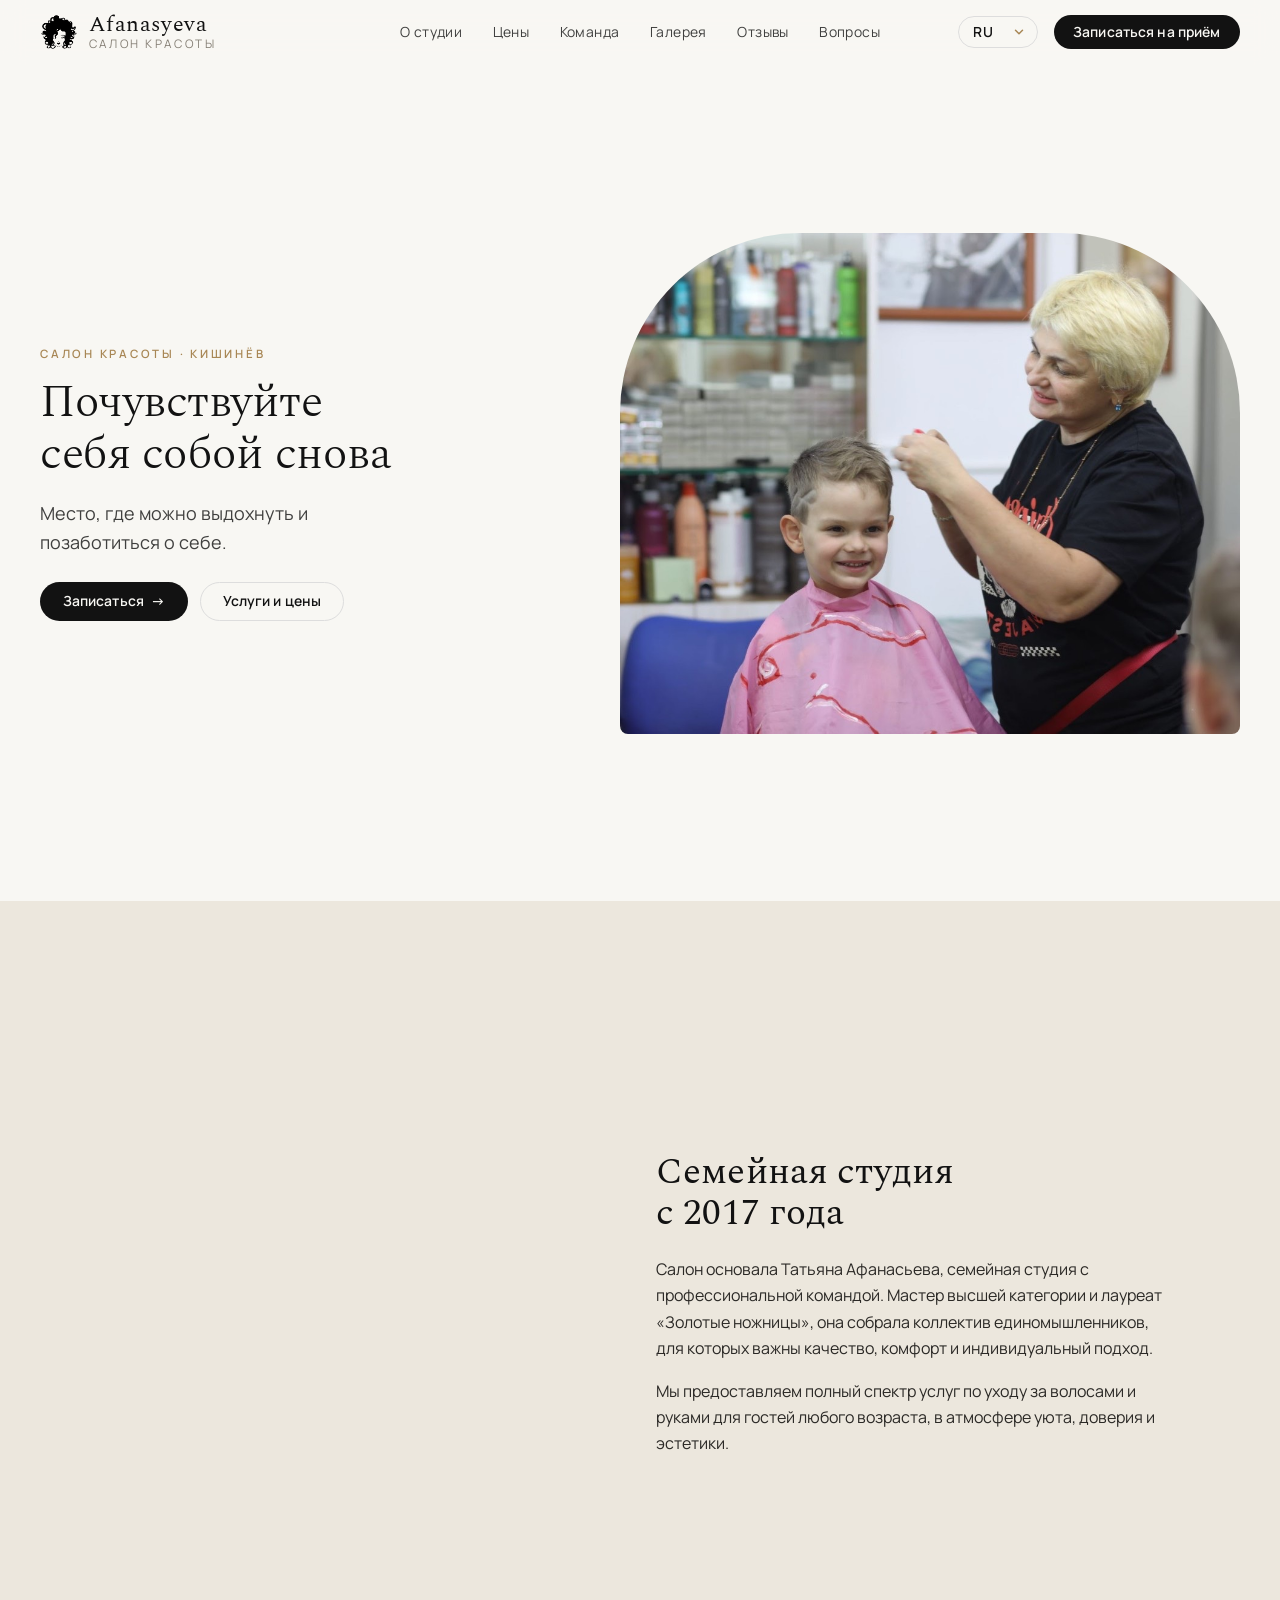
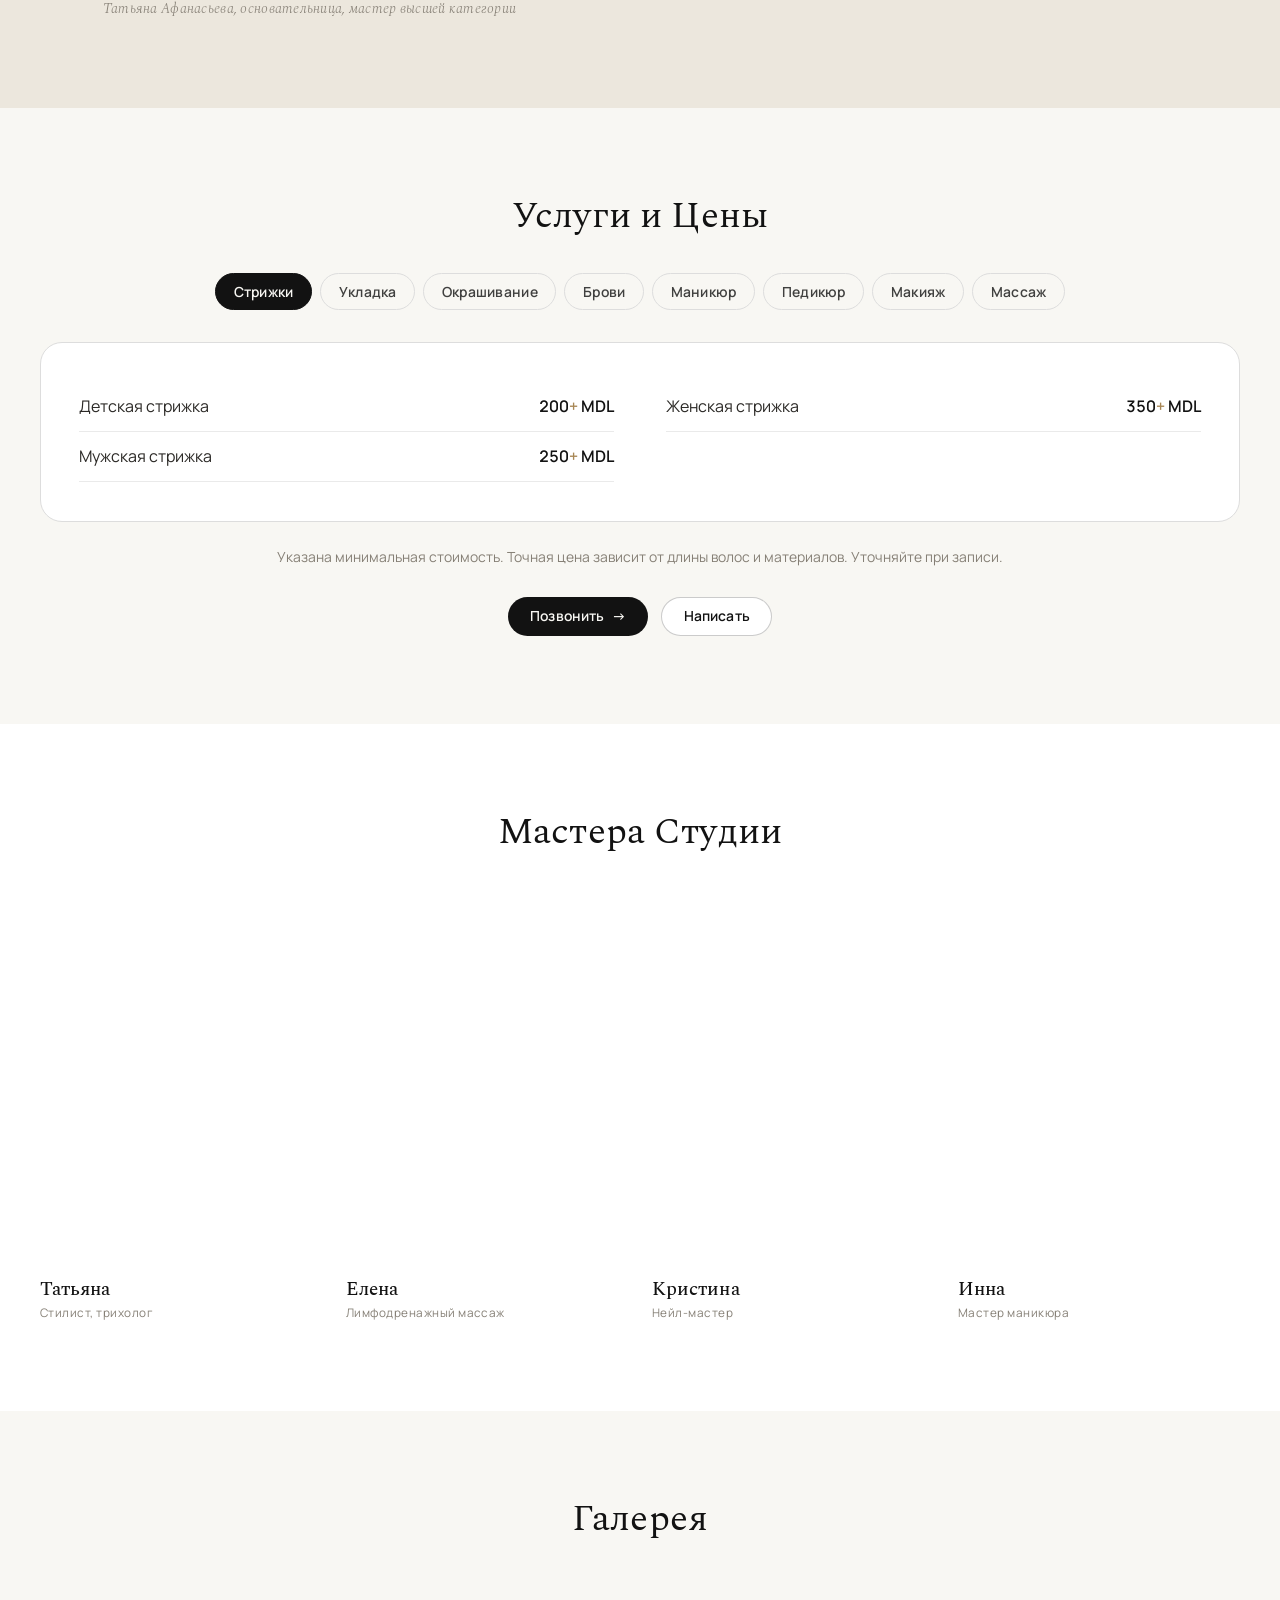
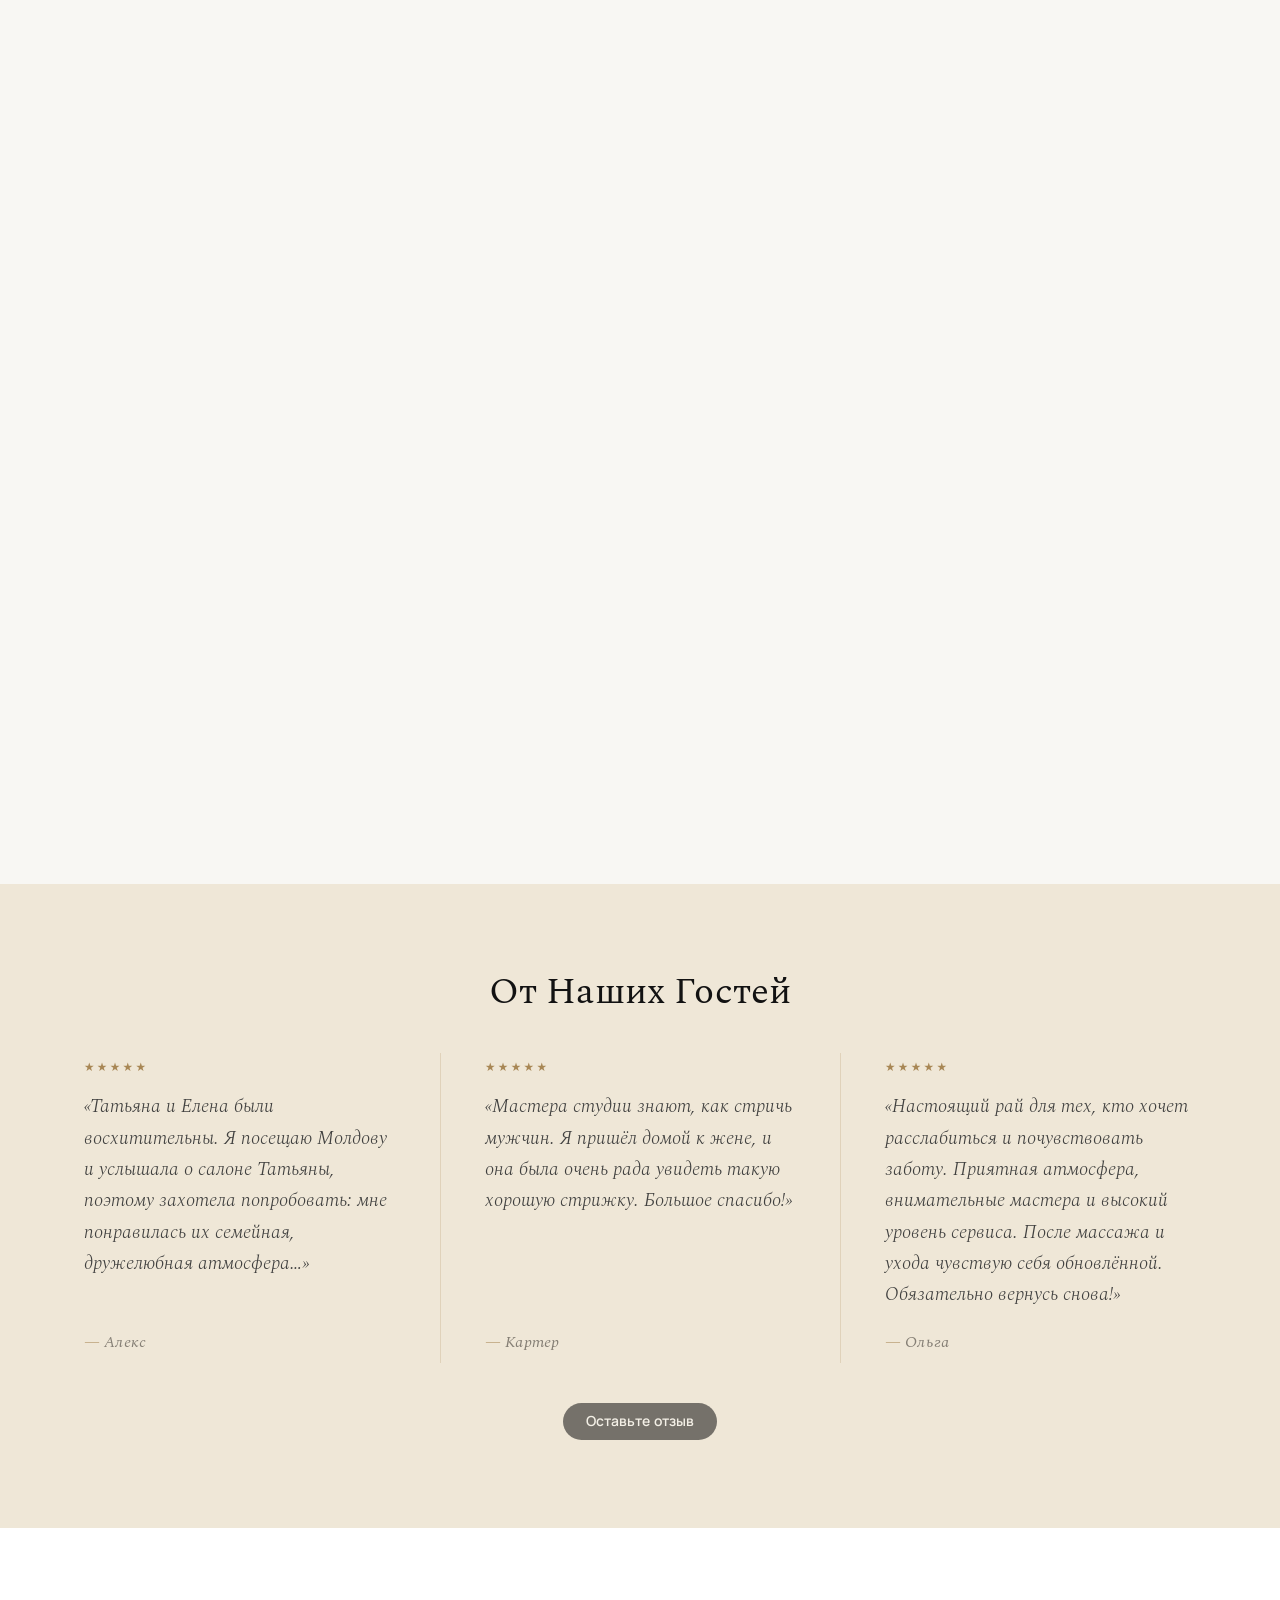
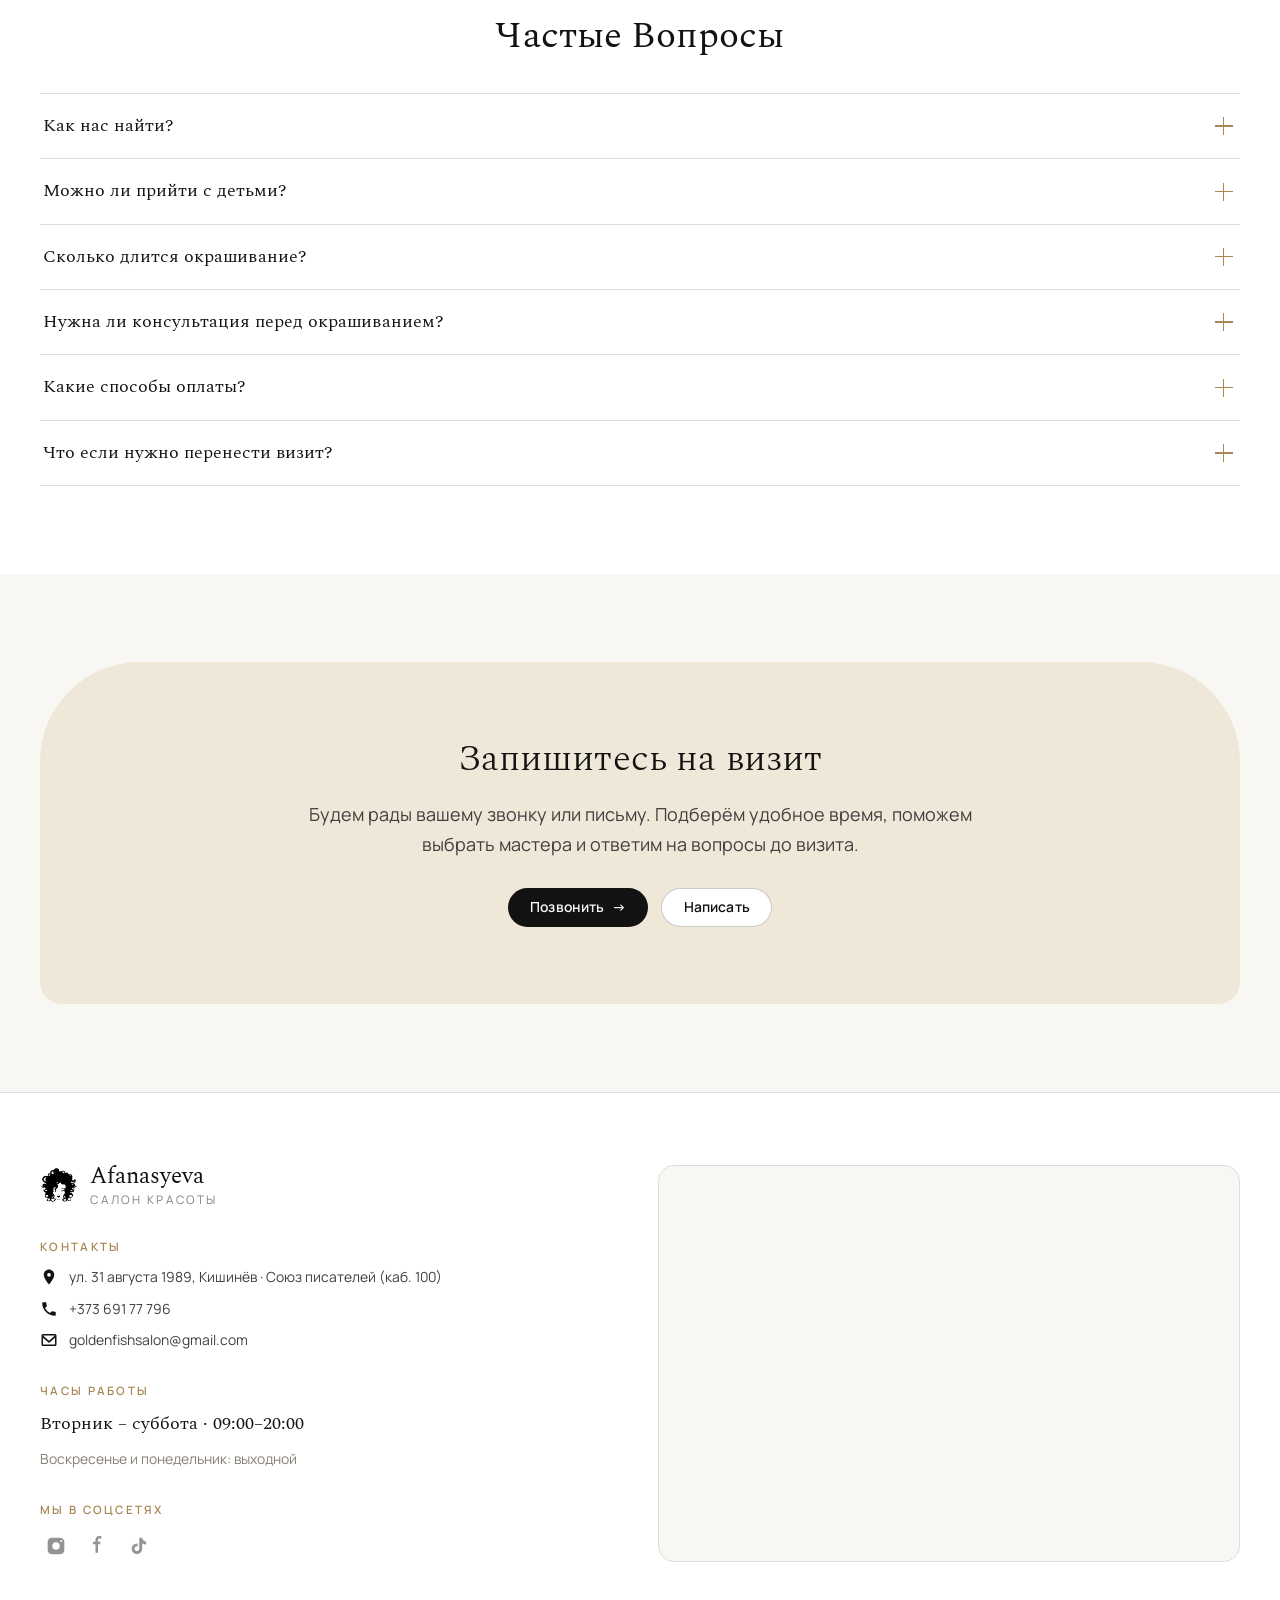
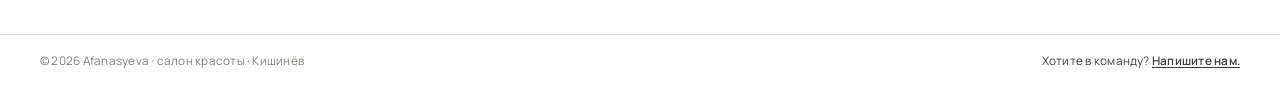
==== index.html @ aea19591 "Add v3 logo as favicon and brand mark in header and footer. Replace crownheart with v3.png in the ma" ====
<!DOCTYPE html>
<html lang="ru">
<head>
<meta charset="UTF-8">
<meta name="viewport" content="width=device-width, initial-scale=1.0, viewport-fit=cover">
<meta name="color-scheme" content="light only">
<meta name="theme-color" id="theme-color" content="#F8F7F3">
<meta name="apple-mobile-web-app-title" content="Afanasyeva">
<meta name="apple-mobile-web-app-status-bar-style" content="default">
<meta name="robots" content="index, follow, max-image-preview:large">
<meta name="referrer" content="strict-origin-when-cross-origin">
<meta name="format-detection" content="telephone=yes">

<title>Afanasyeva Салон красоты</title>
<meta name="description" id="meta-desc" content="Салон красоты Afanasyeva в Кишинёве. Запись по телефону или email.">
<meta name="author" content="Afanasyeva">
<link rel="canonical" id="canonical" href="./">

<!-- Open Graph -->
<meta property="og:type" content="website">
<meta property="og:site_name" content="Afanasyeva">
<meta property="og:locale" content="ru_RU" id="og-locale">
<meta property="og:locale:alternate" content="en_US">
<meta property="og:locale:alternate" content="ro_RO">
<meta property="og:title" id="og-title" content="Afanasyeva Салон красоты">
<meta property="og:description" id="og-desc" content="Салон красоты Afanasyeva в Кишинёве. Запись по телефону или email.">
<meta property="og:url" id="og-url" content="">
<meta property="og:image" id="og-image" content="Photos/hero.jpg">
<meta property="og:image:alt" content="Afanasyeva beauty salon">

<!-- Twitter -->
<meta name="twitter:card" content="summary_large_image">
<meta name="twitter:title" id="tw-title" content="Afanasyeva Салон красоты">
<meta name="twitter:description" id="tw-desc" content="Салон красоты Afanasyeva в Кишинёве. Запись по телефону или email.">
<meta name="twitter:image" id="tw-image" content="Photos/hero.jpg">

<link rel="alternate" hreflang="ru" href="./">
<link rel="alternate" hreflang="en" href="./">
<link rel="alternate" hreflang="ro" href="./">
<link rel="alternate" hreflang="x-default" href="./">

<link rel="icon" href="SVG/v3.png" type="image/png" sizes="145x150">
<link rel="apple-touch-icon" href="SVG/v3.png">
<link rel="manifest" href="manifest.webmanifest">

<link rel="preload" as="image" href="Photos/hero.jpg" fetchpriority="high">

<link rel="preconnect" href="https://fonts.googleapis.com">
<link rel="preconnect" href="https://fonts.gstatic.com" crossorigin>
<link rel="preload" as="style" href="https://fonts.googleapis.com/css2?family=Spectral:ital,wght@0,300;0,400;0,500;0,600;1,300;1,400&family=Manrope:wght@400;500;600;700&display=swap">
<link href="https://fonts.googleapis.com/css2?family=Spectral:ital,wght@0,300;0,400;0,500;0,600;1,300;1,400&family=Manrope:wght@400;500;600;700&display=swap" rel="stylesheet" media="print" onload="this.media='all'">
<noscript><link href="https://fonts.googleapis.com/css2?family=Spectral:ital,wght@0,300;0,400;0,500;0,600;1,300;1,400&family=Manrope:wght@400;500;600;700&display=swap" rel="stylesheet"></noscript>

<script type="application/ld+json" id="schema-org">
{
  "@context": "https://schema.org",
  "@type": "BeautySalon",
  "name": "Afanasyeva",
  "description": "Семейная студия красоты в Кишинёве с 2017 года.",
  "url": "",
  "image": "Photos/hero.jpg",
  "telephone": "+37369177796",
  "email": "goldenfishsalon@gmail.com",
  "hasMap": "https://maps.app.goo.gl/4YQQCcAZAjaKsDeN8",
  "geo": {
    "@type": "GeoCoordinates",
    "latitude": 47.0287344,
    "longitude": 28.8207074
  },
  "address": {
    "@type": "PostalAddress",
    "streetAddress": "ул. 31 августа 1989, Союз писателей (каб. 100)",
    "addressLocality": "Кишинёв",
    "addressCountry": "MD"
  },
  "openingHoursSpecification": [
    { "@type": "OpeningHoursSpecification", "dayOfWeek": ["Tuesday","Wednesday","Thursday","Friday","Saturday"], "opens": "09:00", "closes": "20:00" }
  ],
  "priceRange": "$$",
  "foundingDate": "2017",
  "sameAs": []
}
</script>
<style>
  :root{
    --cream:#F8F7F3;
    --paper:#FFFFFF;
    --ink:#121212;
    --charcoal:#40403F;
    --gold:#A88755;
    --line:#DDDDDD;
    --taupe:#ECE7DD;          /* placeholder fill */
    --sand:#EFE7D7;           /* warm gold wash for CTA */
    --text:#2B2926;
    --muted:#857F75;

    --serif:'Spectral', Georgia, 'Times New Roman', serif;
    --sans:'Manrope', system-ui, -apple-system, Segoe UI, Roboto, sans-serif;

    --bound:1280px;
    --pad:clamp(20px,4vw,40px);
    --section-y:clamp(56px,7vw,88px);
    --header:64px;
    --pill:999px;

    /* Type scale: readable, consistent across sections */
    --fs-body:clamp(0.9375rem,.9rem + .18vw,1rem);
    --fs-body-sm:clamp(0.8125rem,.79rem + .1vw,.875rem);
    --fs-body-lg:clamp(1.03125rem,.98rem + .25vw,1.125rem);
    --fs-caption:clamp(0.6875rem,.67rem + .08vw,.75rem);
    --fs-eyebrow:clamp(0.6875rem,.66rem + .1vw,.71875rem);
    --fs-h3:clamp(1.0625rem,1rem + .3vw,1.1875rem);
    --fs-h2:clamp(1.75rem,1.42rem + 1.1vw,2.375rem);
    --fs-h1:clamp(2rem,1.5rem + 1.8vw,2.875rem);
    --fs-quote:clamp(1.0625rem,1rem + .28vw,1.1875rem);
    --lh-body:1.65;
    --lh-heading:1.12;
    --gallery-radius:16px;
  }
  *{box-sizing:border-box;}
  html{scroll-behavior:smooth;-webkit-text-size-adjust:100%;}
  body{
    margin:0;background:var(--cream);color:var(--text);
    font-family:var(--sans);font-size:var(--fs-body);
    line-height:var(--lh-body);font-weight:400;-webkit-font-smoothing:antialiased;
    text-rendering:optimizeLegibility;overflow-x:hidden;
    padding-bottom:env(safe-area-inset-bottom, 0px);
  }
  ::selection{background:var(--gold);color:var(--cream);}
  a{color:inherit;text-decoration:none;}
  img{max-width:100%;display:block;height:auto;}
  img[loading="lazy"]{content-visibility:auto;}

  .wrap{width:100%;max-width:var(--bound);margin-inline:auto;padding-inline:var(--pad);}
  .section{padding-block:var(--section-y);}
  .section-head{margin-bottom:clamp(24px,3vw,36px);}
  .section-head h2{font-size:var(--fs-h2);font-weight:400;line-height:var(--lh-heading);}
  .band-sand{background:var(--sand);}
  .band-taupe{background:var(--taupe);}
  .band-paper{background:var(--paper);}
  section{scroll-margin-top:calc(var(--header) + 12px);}
  .center{text-align:center;}
  .sr-only{position:absolute;width:1px;height:1px;padding:0;margin:-1px;overflow:hidden;clip:rect(0,0,0,0);white-space:nowrap;border:0;}

  h1,h2,h3{font-family:var(--serif);font-weight:400;margin:0;line-height:var(--lh-heading);color:var(--ink);letter-spacing:.004em;}
  p{margin:0;}

  .eyebrow{font-size:var(--fs-eyebrow);font-weight:600;letter-spacing:.24em;text-transform:uppercase;color:var(--gold);margin:0 0 .85rem;}
  .lead{font-size:var(--fs-body-lg);color:var(--charcoal);line-height:var(--lh-body);}
  .muted{color:var(--muted);}

  /* buttons */
  .btn{display:inline-flex;align-items:center;gap:.45rem;font-family:var(--sans);font-size:var(--fs-body-sm);font-weight:600;
    letter-spacing:.01em;padding:.55rem 1.35rem;border-radius:var(--pill);border:1px solid transparent;cursor:pointer;
    transition:transform .25s,background .25s,color .25s,border-color .25s;white-space:nowrap;line-height:1.2;}
  .btn .arr{transition:transform .3s;}
  .btn:hover .arr{transform:translateX(4px);}
  .btn-primary{background:var(--ink);color:var(--cream);}
  .btn-primary:hover{transform:translateY(-2px);background:#000;}
  .btn-ghost{background:transparent;color:var(--ink);border-color:var(--line);}
  .btn-ghost:hover{border-color:var(--ink);transform:translateY(-2px);}
  .hero .btn,.cta-actions .btn,.panel-foot .btn{padding-block:.65rem;padding-inline:1.35rem;}

  /* photos */
  .ph{position:relative;background:var(--taupe);overflow:hidden;width:100%;}
  .ph img{position:absolute;inset:0;width:100%;height:100%;object-fit:cover;}
  .ph:has(img){background:transparent;}
  .ph:has(img)::after{display:none;}
  .ph::after{content:attr(data-tag);position:absolute;left:0;right:0;top:50%;transform:translateY(-50%);
    text-align:center;font-size:.62rem;letter-spacing:.28em;text-transform:uppercase;color:var(--muted);opacity:.7;z-index:0;}
  .arch-wide{border-radius:clamp(70px,16vw,180px) clamp(70px,16vw,180px) 22px 22px;}
  .arch-tall{border-radius:999px 999px 16px 16px;}
  .soft{border-radius:20px;}

  /* header */
  header{position:sticky;top:0;z-index:80;background:rgba(248,247,243,.84);
    backdrop-filter:saturate(150%) blur(12px);-webkit-backdrop-filter:saturate(150%) blur(12px);
    border-bottom:1px solid transparent;transition:border-color .3s,background .3s;
    padding-top:env(safe-area-inset-top, 0px);
  }
  header.scrolled{border-color:var(--line);}
  .nav{display:grid;grid-template-columns:1fr auto 1fr;align-items:center;gap:1.4rem;height:var(--header);position:relative;z-index:81;}
  .brand{display:flex;flex-direction:row;align-items:center;gap:.65rem;line-height:1;justify-self:start;}
  .brand-mark{width:clamp(36px,3vw,44px);height:auto;flex-shrink:0;display:block;}
  .brand-text{display:flex;flex-direction:column;}
  .brand .nm{font-family:var(--serif);font-size:clamp(1.2rem,1.1rem + .4vw,1.35rem);color:var(--ink);letter-spacing:.02em;}
  .brand .sb{font-size:var(--fs-caption);letter-spacing:.22em;text-transform:uppercase;color:var(--muted);margin-top:3px;}
  .nav-links{display:flex;gap:1.9rem;justify-self:center;grid-column:2;}
  .nav-links a{
    font-size:var(--fs-body-sm);letter-spacing:.03em;color:var(--charcoal);
    padding-block:.3rem;transition:color .2s;
  }
  .nav-links a:hover{color:var(--gold);}
  .nav-links a.is-active{color:var(--gold);}
  .nav-right{display:flex;align-items:center;gap:1rem;justify-self:end;grid-column:3;}
  .nav-right .btn{padding:.48rem 1.15rem;font-size:var(--fs-body-sm);}
  .lang-dd{position:relative;display:inline-block;}
  .lang-dd-btn{
    display:inline-flex;align-items:center;justify-content:space-between;gap:.55rem;
    font-family:var(--sans);font-size:var(--fs-body-sm);font-weight:600;letter-spacing:.05em;
    color:var(--ink);background:var(--cream);border:1px solid var(--line);border-radius:var(--pill);
    padding:.44rem .7rem .44rem .9rem;cursor:pointer;min-width:5rem;line-height:1.2;
    transition:border-color .22s,box-shadow .22s,background .22s;
  }
  .lang-dd-btn:hover{border-color:var(--charcoal);background:var(--paper);}
  .lang-dd-btn:focus-visible{outline:2px solid var(--gold);outline-offset:2px;}
  .lang-dd.open .lang-dd-btn{border-color:var(--gold);background:var(--paper);box-shadow:0 0 0 1px rgba(168,135,85,.25);}
  .lang-dd-val{min-width:1.6rem;text-align:left;}
  .lang-dd-arrow{
    display:inline-flex;align-items:center;justify-content:center;
    width:.75rem;height:.75rem;color:var(--gold);flex-shrink:0;
    transition:transform .25s ease;
  }
  .lang-dd.open .lang-dd-arrow{transform:rotate(180deg);}
  .lang-dd-arrow svg{display:block;width:100%;height:100%;}
  .lang-dd-menu{
    position:absolute;top:calc(100% + .65rem);left:0;right:0;min-width:100%;
    margin:0;padding:.4rem;list-style:none;
    background:var(--paper);border:1px solid var(--line);border-radius:16px;
    box-shadow:0 14px 36px rgba(43,41,38,.1);
    opacity:0;visibility:hidden;pointer-events:none;
    transform:translateY(-8px);transition:opacity .22s ease,transform .22s ease,visibility .22s;
    z-index:95;
  }
  .lang-dd.open .lang-dd-menu{opacity:1;visibility:visible;pointer-events:auto;transform:translateY(0);}
  .lang-dd-menu li{margin:0;}
  .lang-dd-menu button{
    width:100%;display:block;text-align:left;font-family:var(--sans);font-size:var(--fs-body-sm);font-weight:600;
    letter-spacing:.05em;color:var(--charcoal);background:transparent;border:none;border-radius:11px;
    padding:.52rem .75rem;cursor:pointer;transition:background .15s,color .15s;
  }
  .lang-dd-menu button:hover{background:var(--taupe);color:var(--ink);}
  .lang-dd-menu button[aria-selected="true"]{background:var(--ink);color:var(--cream);}
  .menu-btn{
    display:none;border:none;background:transparent;border-radius:0;padding:.4rem;
    cursor:pointer;color:var(--ink);outline:none;width:48px;height:48px;
    align-items:center;justify-content:center;
    -webkit-tap-highlight-color:transparent;
  }
  .menu-btn-icon{
    display:flex;flex-direction:column;justify-content:center;align-items:stretch;
    gap:7px;width:28px;height:20px;
  }
  .menu-btn-line{
    display:block;width:100%;height:2.5px;background:currentColor;border-radius:2px;
    transition:transform .32s cubic-bezier(.4,0,.2,1),opacity .22s ease;
    transform-origin:center;
  }
  .menu-btn[aria-expanded="true"] .menu-btn-line:nth-child(1){transform:translateY(9.5px) rotate(45deg);}
  .menu-btn[aria-expanded="true"] .menu-btn-line:nth-child(2){opacity:0;transform:scaleX(0);}
  .menu-btn[aria-expanded="true"] .menu-btn-line:nth-child(3){transform:translateY(-9.5px) rotate(-45deg);}
  .menu-btn:focus,.menu-btn:focus-visible{outline:none;box-shadow:none;}
  body.menu-open{overflow:hidden;}
  body.menu-open header{background:var(--cream);border-color:var(--line);}

  .panel{
    position:fixed;top:0;left:0;width:100%;height:100%;height:100dvh;
    z-index:75;display:flex;align-items:center;justify-content:center;
    background:var(--cream);opacity:0;visibility:hidden;pointer-events:none;
    transition:opacity .45s ease,visibility .45s;
  }
  .panel.open{opacity:1;visibility:visible;pointer-events:auto;}
  .panel-inner{
    display:flex;flex-direction:column;align-items:center;
    text-align:center;width:100%;max-width:var(--bound);
    padding:calc(var(--header) + clamp(1.5rem,4vh,2.5rem)) var(--pad) 0;
    min-height:100dvh;box-sizing:border-box;
  }
  .panel-nav{
    flex:1;display:flex;flex-direction:column;align-items:center;justify-content:center;
    gap:clamp(.15rem,1vh,.5rem);width:100%;
  }
  .panel-nav a{
    font-family:var(--serif);font-size:clamp(1.5rem,4.5vw,2.125rem);font-weight:400;
    letter-spacing:.01em;color:var(--charcoal);padding:.5rem 0;border:none;
    opacity:0;transform:translateY(18px);transition:color .2s;
  }
  .panel-nav a:hover{color:var(--gold);}
  .panel-nav a.is-active{color:var(--gold);}
  .panel.open .panel-nav a{animation:menu-link-in .55s ease forwards;}
  .panel.open .panel-nav a:nth-child(1){animation-delay:.12s;}
  .panel.open .panel-nav a:nth-child(2){animation-delay:.2s;}
  .panel.open .panel-nav a:nth-child(3){animation-delay:.28s;}
  .panel.open .panel-nav a:nth-child(4){animation-delay:.36s;}
  .panel.open .panel-nav a:nth-child(5){animation-delay:.44s;}
  .panel.open .panel-nav a:nth-child(6){animation-delay:.52s;}
  .panel-foot{
    flex-shrink:0;margin-top:auto;width:100%;
    display:flex;flex-direction:column;align-items:center;justify-content:center;
    padding:clamp(1.25rem,4vh,2rem) var(--pad) max(1.5rem, env(safe-area-inset-bottom));
    opacity:0;transform:translateY(18px);
  }
  .panel-foot .btn{margin-inline:auto;justify-content:center;}
  .panel.open .panel-foot{animation:menu-link-in .55s ease .6s forwards;}
  @keyframes menu-link-in{to{opacity:1;transform:none;}}

  /* hero */
  .hero{
    min-height:calc(100dvh - var(--header));
    display:flex;align-items:center;
    padding-block:clamp(28px,5vh,56px);
  }
  .hero-grid{display:grid;grid-template-columns:minmax(0,.92fr) minmax(0,1.08fr);gap:clamp(24px,4vw,56px);align-items:center;width:100%;}
  .hero-copy{text-align:left;}
  .hero h1{font-size:var(--fs-h1);font-weight:300;letter-spacing:-.01em;max-width:18ch;text-wrap:balance;}
  .hero .lead{margin:1.15rem 0 0;max-width:38ch;}
  .hero .hero-cta{display:flex;gap:.75rem;justify-content:flex-start;flex-wrap:wrap;margin-top:1.5rem;}
  .hero-img{margin-top:0;aspect-ratio:1024/827;max-height:min(calc(100dvh - var(--header) - 112px),580px);width:100%;border-radius:clamp(70px,16vw,180px) clamp(70px,16vw,180px) 8px 8px;}
  @media(max-width:900px){
    :root{--section-y:clamp(48px,8vw,72px);}
    .hero{min-height:auto;padding-block:clamp(32px,6vw,56px);}
    .hero-grid{grid-template-columns:1fr;gap:clamp(28px,5vw,40px);}
    .hero-copy{text-align:center;}
    .hero h1{max-width:18ch;margin-inline:auto;}
    .hero .lead{margin-inline:auto;}
    .hero .hero-cta{justify-content:center;}
    .hero-img{margin-top:clamp(4px,1vw,8px);max-height:none;aspect-ratio:1024/827;}
    .team-grid{grid-template-columns:repeat(2,1fr);}
    .member{text-align:center;}
  }

  /* about */
  .about-grid{
    display:grid;grid-template-columns:minmax(0,1fr) minmax(0,1fr);
    gap:clamp(32px,5vw,72px);align-items:center;width:100%;
  }
  .about-grid > *{min-width:0;}
  .about-media{display:flex;flex-direction:column;gap:1rem;width:100%;max-width:92%;margin-inline:auto;}
  .about-portrait{aspect-ratio:2/3;width:100%;max-width:none;}
  .about-portrait img{object-position:center 12%;}
  .about-copy{padding-block:clamp(0px,1vw,12px);width:100%;}
  .about h2{font-size:var(--fs-h2);font-weight:400;max-width:15ch;}
  .about-body{margin-top:1.25rem;line-height:var(--lh-body);overflow-wrap:break-word;}
  .about-body + .about-body{margin-top:1rem;}
  .about .cap{margin-top:0;font:italic 300 var(--fs-body-sm)/1.5 var(--serif);letter-spacing:.02em;color:var(--muted);max-width:100%;text-wrap:balance;}
  @media(min-width:881px){
    .about-grid{grid-template-columns:minmax(0,.48fr) minmax(0,.52fr);gap:clamp(48px,6vw,88px);align-items:center;}
    .about-media{justify-content:center;}
    .about-portrait{max-height:min(680px,66vh);}
    .about-copy{display:flex;flex-direction:column;justify-content:center;min-height:100%;padding-block:clamp(12px,2vw,28px);}
    .about h2{max-width:16ch;}
    .about-body{max-width:52ch;margin-top:1.35rem;}
      .about .cap{text-align:center;}
  }
  @media(min-width:1100px){
    .about .cap{white-space:nowrap;text-wrap:unset;}
  }

  /* prices */
  .tabs{display:flex;flex-wrap:wrap;gap:.5rem;justify-content:center;margin:clamp(24px,3vw,36px) 0 clamp(20px,3vw,32px);}
  .tab{font-family:var(--sans);font-size:var(--fs-body-sm);font-weight:600;letter-spacing:.02em;color:var(--charcoal);
    background:transparent;border:1px solid var(--line);border-radius:var(--pill);padding:.5rem 1.1rem;cursor:pointer;transition:.22s;}
  .tab:hover{border-color:var(--ink);color:var(--ink);}
  .tab[aria-selected="true"]{background:var(--ink);color:var(--cream);border-color:var(--ink);}
  .pricewrap{background:var(--paper);border:1px solid var(--line);border-radius:22px;padding:clamp(24px,3vw,40px);width:100%;}
  .pricegroup{display:grid;grid-template-columns:1fr 1fr;gap:0 clamp(28px,4vw,64px);}
  @media(max-width:680px){.pricegroup{grid-template-columns:1fr;}}
  .pricegroup[hidden]{display:none;}
  .prow{display:flex;align-items:baseline;justify-content:space-between;gap:1rem;padding:.72rem 0;border-bottom:1px solid rgba(221,221,221,.6);}
  .prow .nm{flex:1;min-width:0;color:var(--text);font-size:var(--fs-body);}
  .prow .pr{font-weight:600;color:var(--ink);white-space:nowrap;font-variant-numeric:tabular-nums;font-size:var(--fs-body);}
  .prow .pr .pl{color:var(--gold);}
  .price-note{margin:clamp(18px,2.5vw,24px) 0 0;text-align:center;font-size:var(--fs-body-sm);color:var(--muted);line-height:var(--lh-body);}
  .price-cta{margin-top:clamp(20px,3vw,28px);}

  /* team */
  .team-grid{display:grid;grid-template-columns:repeat(4,1fr);gap:clamp(16px,2vw,24px);width:100%;}
  .member{transition:transform .35s ease;}
  @media(hover:hover){.member:hover{transform:translateY(-6px);}}
  .member .ph{aspect-ratio:3/4;margin-bottom:.85rem;}
  .member h3{font-size:var(--fs-h3);font-weight:500;}
  .member .role{font-size:var(--fs-caption);letter-spacing:.04em;color:var(--muted);margin-top:.2rem;}
  @media(max-width:480px){.team-grid{grid-template-columns:1fr;max-width:320px;margin-inline:auto;}}

  /* gallery */
  .gallery-grid{
    display:flex;flex-direction:column;gap:clamp(14px,1.8vw,20px);width:100%;
  }
  .gallery-row{
    display:grid;grid-template-columns:2fr 1fr 1fr;gap:clamp(14px,1.8vw,20px);
    align-items:stretch;
  }
  .gallery-row--center{grid-template-columns:1fr 2fr 1fr;}
  .gallery-row--flip{grid-template-columns:1fr 1fr 2fr;}
  .gallery-item{margin:0;min-width:0;display:flex;flex-direction:column;min-height:0;}
  .gallery-item:not(.gallery-item--wide){align-self:start;}
  .gallery-item .ph{width:100%;overflow:hidden;}
  .gallery-item:not(.gallery-item--wide) .ph{aspect-ratio:3/4;border-radius:var(--gallery-radius);}
  .gallery-item--wide{flex:1;}
  .gallery-item--wide .ph{flex:1;min-height:0;height:100%;border-radius:var(--gallery-radius);}
  .gallery-item--arch .ph{border-radius:999px 999px var(--gallery-radius) var(--gallery-radius);}
  @media(max-width:900px){
    .gallery-row,.gallery-row--center,.gallery-row--flip{grid-template-columns:1fr 1fr;}
    .gallery-item--wide{grid-column:span 2;align-self:auto;}
    .gallery-item:not(.gallery-item--wide){align-self:auto;}
    .gallery-item--wide .ph{aspect-ratio:3/2;height:auto;flex:none;}
  }

  .reviews-head{margin-bottom:clamp(28px,3.5vw,40px);}
  .reviews-grid{
    display:grid;grid-template-columns:repeat(3,1fr);gap:0;width:100%;align-items:stretch;
  }
  .review-card{
    margin:0;padding:clamp(4px,1vw,8px) clamp(28px,3.5vw,44px);
    display:flex;flex-direction:column;gap:1.15rem;background:none;border:none;border-radius:0;box-shadow:none;
    min-height:100%;
  }
  .review-card:not(:first-child){border-left:1px solid rgba(168,135,85,.22);}
  .review-card .stars{color:var(--gold);letter-spacing:.2em;font-size:var(--fs-caption);line-height:1;}
  .review-quote{
    font-family:var(--serif);font-size:var(--fs-quote);font-weight:300;font-style:italic;
    color:var(--charcoal);line-height:var(--lh-body);margin:0;
  }
  .review-author{
    display:block;background:none;border:none;
    font-family:var(--serif);font-size:var(--fs-body);font-weight:400;font-style:italic;
    letter-spacing:.01em;text-transform:none;color:var(--muted);margin-top:auto;padding-top:0;
  }
  .review-author::before{content:"— ";color:var(--gold);font-weight:400;}
  .reviews-cta{display:flex;justify-content:center;margin-top:clamp(28px,3.5vw,40px);}
  .reviews-cta .btn.is-empty{opacity:.55;cursor:default;}
  .reviews-cta .btn.is-empty:hover{transform:none;background:var(--ink);}
  @media(max-width:980px){
    .reviews-grid{grid-template-columns:1fr;gap:0;}
    .review-card{
      padding:0 clamp(0px,2vw,8px) clamp(32px,5vw,40px);text-align:center;max-width:36rem;margin-inline:auto;
    }
    .review-card:not(:first-child){border-left:none;padding-top:clamp(32px,5vw,40px);border-top:1px solid rgba(168,135,85,.22);}
    .review-quote{max-width:34ch;margin-inline:auto;}
  }

  /* faq */
  .faq details{border-bottom:1px solid var(--line);}
  .faq details:first-of-type{border-top:1px solid var(--line);}
  .faq summary{list-style:none;cursor:pointer;display:flex;align-items:center;justify-content:space-between;gap:1.25rem;
    padding:1.2rem .2rem;font-family:var(--serif);font-size:var(--fs-body-lg);color:var(--ink);font-weight:400;line-height:1.35;}
  .faq summary > :first-child{flex:1;min-width:0;padding-right:.25rem;}
  .faq summary::-webkit-details-marker{display:none;}
  .faq .mk{flex:0 0 auto;width:26px;height:26px;position:relative;}
  .faq .mk::before,.faq .mk::after{content:"";position:absolute;background:var(--gold);transition:transform .3s,opacity .3s;}
  .faq .mk::before{top:12px;left:4px;right:4px;height:1.5px;}
  .faq .mk::after{left:12px;top:4px;bottom:4px;width:1.5px;}
  .faq details[open] .mk::after{transform:scaleY(0);opacity:0;}
  .faq .ans{padding:0 .2rem 1.25rem;color:var(--charcoal);max-width:none;font-size:var(--fs-body);line-height:var(--lh-body);}
  .faq details[open] .ans{animation:fade .4s ease;}
  @keyframes fade{from{opacity:0;transform:translateY(-4px);}to{opacity:1;transform:none;}}

  /* cta band */
  .cta-panel{background:var(--sand);border-radius:clamp(40px,8vw,100px) clamp(40px,8vw,100px) 22px 22px;
    padding:clamp(40px,6vw,80px) clamp(24px,4vw,56px);text-align:center;width:100%;}
  .cta-panel h2{font-size:var(--fs-h2);font-weight:300;max-width:min(36rem,100%);margin:0 auto;line-height:var(--lh-heading);}
  .cta-panel .lead{margin:1.25rem auto 0;max-width:min(42rem,100%);color:var(--charcoal);}
  .cta-actions{display:flex;gap:.8rem;justify-content:center;flex-wrap:wrap;margin-top:1.75rem;}
  .cta-actions .btn-ghost{
    background:var(--paper);color:var(--ink);border-color:rgba(18,18,18,.22);
  }
  .cta-actions .btn-ghost:hover{background:var(--paper);border-color:var(--ink);}
  /* footer */
  footer{border-top:1px solid var(--line);background:var(--paper);}
  .foot{padding-block:clamp(48px,6vw,72px);width:100%;}
  .foot-layout{
    display:grid;grid-template-columns:minmax(0,1fr) minmax(300px,1.05fr);
    gap:clamp(40px,5vw,64px);align-items:stretch;
  }
  .foot-content{display:flex;flex-direction:column;gap:clamp(24px,3vw,32px);justify-content:center;}
  .foot-brand{display:flex;flex-direction:row;align-items:center;gap:.75rem;line-height:1;text-decoration:none;color:inherit;}
  .foot-brand .nm{font-family:var(--serif);font-size:clamp(1.25rem,1.1rem + .5vw,1.45rem);color:var(--ink);}
  .foot-brand .sb{font-size:var(--fs-caption);letter-spacing:.22em;text-transform:uppercase;color:var(--muted);margin-top:6px;}
  .foot-block{display:flex;flex-direction:column;gap:.65rem;}
  .foot-label{
    margin:0;font-family:var(--sans);font-size:var(--fs-eyebrow);font-weight:600;letter-spacing:.2em;
    text-transform:uppercase;color:var(--gold);
  }
  .foot-list{list-style:none;margin:0;padding:0;display:flex;flex-direction:column;gap:.7rem;}
  .foot-list li{display:flex;align-items:center;gap:.7rem;font-size:var(--fs-body-sm);color:var(--charcoal);line-height:1.45;}
  .foot-list a{color:var(--charcoal);transition:color .2s;overflow-wrap:anywhere;}
  br.m-only{display:none;}
  .addr-sep{white-space:nowrap;}
  .foot-list a:hover{color:var(--ink);}
  .foot-ico{
    flex:0 0 18px;width:18px;height:18px;color:var(--ink);display:inline-flex;align-items:center;justify-content:center;
  }
  .foot-ico svg{width:100%;height:100%;display:block;}
  .foot-hours-main{font-family:var(--serif);font-size:var(--fs-body-lg);color:var(--ink);line-height:1.4;margin:0;}
  .foot-hours-sub{font-size:var(--fs-body-sm);color:var(--muted);margin:.1rem 0 0;line-height:1.45;}
  .foot-social{display:flex;gap:.6rem;}
  .foot-social a{
    display:inline-flex;align-items:center;justify-content:center;width:32px;height:32px;
    color:var(--ink);transition:color .22s;
  }
  @media(hover:hover){.foot-social a:hover{color:var(--gold);}}
  .foot-social a.is-empty{cursor:default;opacity:.45;}
  @media(hover:hover){.foot-social a.is-empty:hover{color:var(--ink);}}
  .foot-social svg{width:20px;height:20px;display:block;}
  .foot-map{
    width:100%;min-height:clamp(300px,100%,380px);border-radius:16px;
    overflow:hidden;border:1px solid var(--line);background:var(--cream);
  }
  .foot-map iframe{width:100%;height:100%;min-height:clamp(300px,36vw,380px);border:0;display:block;}
  .foot-bottom{border-top:1px solid var(--line);background:var(--paper);}
  .foot-bottom .wrap{
    display:flex;justify-content:space-between;align-items:center;gap:1rem;flex-wrap:wrap;
    padding-block:1rem;font-size:var(--fs-caption);color:var(--muted);letter-spacing:.02em;
  }
  .foot-bottom a{color:var(--charcoal);transition:color .2s;}
  .foot-bottom a:hover{color:#000;}
  .foot-join-action{font-weight:600;text-decoration:underline;text-underline-offset:2px;}
  @media(max-width:820px){
    br.m-only{display:block;}
    .addr-sep{display:none;}
    .foot-layout{grid-template-columns:1fr;gap:clamp(32px,5vw,40px);}
    .foot-content{align-items:center;text-align:center;}
    .foot-block{align-items:center;width:100%;}
    .foot-list{align-items:center;width:100%;max-width:24rem;}
    .foot-list li{justify-content:center;text-align:center;}
    .foot-map{min-height:clamp(260px,50vw,320px);}
    .foot-map iframe{min-height:clamp(260px,50vw,320px);}
  }

  /* reveal */
  .reveal{opacity:0;transform:translateY(18px);transition:opacity .9s ease,transform .9s ease;}
  .reveal.in{opacity:1;transform:none;}

  @media(max-width:880px){
    .about-grid{grid-template-columns:1fr;gap:clamp(28px,5vw,40px);align-items:start;}
    .about-media{max-width:min(380px,100%);margin-inline:auto;}
    .about-portrait{order:0;max-height:none;}
    .about-copy{text-align:center;padding-block:0;}
    .about h2,.about-body,.about .cap{margin-inline:auto;}
    .about h2{max-width:none;}
    .about-body{max-width:min(36rem,100%);}
    .about .cap{max-width:min(22rem,100%);}
  }

  /* Tablet nav tightening */
  @media(min-width:761px) and (max-width:980px){
    .nav{gap:.85rem;}
    .nav-links{gap:clamp(.45rem,1vw,.75rem);}
    .nav-links a{font-size:clamp(.74rem,.72rem + .08vw,.8125rem);letter-spacing:.01em;}
    .nav-right{gap:.65rem;}
    .nav-right .btn{padding:.42rem .85rem;font-size:clamp(.74rem,.72rem + .08vw,.8125rem);}
    .brand .nm{font-size:clamp(1.05rem,1rem + .25vw,1.2rem);}
    .brand .sb{letter-spacing:.18em;}
  }

  @media(max-width:760px){
    :root{
      --section-y:clamp(40px,9vw,56px);
      --pad:clamp(18px,5vw,28px);
    }
    .nav{grid-template-columns:1fr auto;gap:.65rem;}
    .brand{grid-column:1;}
    .nav-right{grid-column:2;gap:.5rem;}
    .nav-links,.nav-right .btn{display:none;}
    .nav-right .lang-dd,.menu-btn{display:inline-flex;}
    .section-head{margin-bottom:clamp(20px,4vw,28px);}
    .gallery-row:nth-child(n+4){display:none;}
    .faq summary{padding:1rem 0;font-size:var(--fs-body);}
    .faq .ans{padding-inline:0;}
    .foot{padding-block:clamp(40px,8vw,56px);}
    .foot-bottom .wrap{
      flex-direction:column;justify-content:center;align-items:center;
      text-align:center;gap:.45rem;
      padding-block:1rem max(1rem, env(safe-area-inset-bottom));
    }
  }

  @media(max-width:520px){
    .prow{flex-wrap:wrap;row-gap:.35rem;padding:.65rem 0;}
    .prow .pr{margin-left:auto;}
    .tabs{gap:.4rem;margin:clamp(20px,4vw,28px) 0 clamp(16px,3vw,24px);}
    .tab{padding:.45rem .85rem;}
    .pricewrap{padding:clamp(18px,4vw,28px);border-radius:18px;}
    .cta-panel{padding:clamp(32px,8vw,52px) clamp(20px,5vw,28px);border-radius:clamp(28px,10vw,48px) clamp(28px,10vw,48px) 18px 18px;}
    .review-quote{max-width:none;}
    .hero h1,.hero .lead{max-width:100%;}
    .gallery-row,.gallery-row--center,.gallery-row--flip{grid-template-columns:1fr;}
    .gallery-item--wide{grid-column:span 1;}
  }

  @media(max-width:400px){
    .hero-cta,.cta-actions{
      flex-direction:column;align-items:stretch;width:100%;max-width:18rem;margin-inline:auto;
    }
    .hero-cta .btn,.cta-actions .btn{justify-content:center;width:100%;}
    .panel-foot .btn{width:100%;max-width:18rem;margin-inline:auto;}
    .btn{white-space:normal;text-align:center;}
  }
  @media(prefers-reduced-motion:reduce){
    html{scroll-behavior:auto;}
    *{transition:none!important;animation:none!important;}
    .reveal{opacity:1;transform:none;}
    .panel-nav a,.panel-foot{opacity:1;transform:none;}
  }
  :focus-visible{outline:2px solid var(--gold);outline-offset:3px;border-radius:4px;}

  .skip-link{
    position:absolute;left:-9999px;top:auto;width:1px;height:1px;overflow:hidden;z-index:200;
  }
  .skip-link:focus{
    left:var(--pad);top:calc(var(--header) + 8px);width:auto;height:auto;
    padding:.55rem 1rem;background:var(--ink);color:var(--cream);
    font-family:var(--sans);font-size:var(--fs-body-sm);font-weight:600;border-radius:var(--pill);
  }
</style>
<script>
(function(){
  var k='afanasyeva-lang',l;
  try{l=localStorage.getItem(k);}catch(e){}
  if(!l){l='ru';}
  document.documentElement.lang=l;
})();
</script>
</head>
<body>

<a class="skip-link" href="#about" data-i18n="_skip">Перейти к содержанию</a>

<header id="top">
  <div class="wrap nav">
    <a class="brand" href="#top" aria-label="Afanasyeva">
      <img class="brand-mark" src="SVG/v3.png" alt="" width="145" height="150" decoding="async">
      <span class="brand-text">
        <span class="nm" data-i18n="brand">Afanasyeva</span>
        <span class="sb" data-i18n="brandsub">салон красоты</span>
      </span>
    </a>
    <nav class="nav-links" aria-label="Навигация">
      <a href="#about" data-i18n="nav_about">О студии</a>
      <a href="#prices" data-i18n="nav_prices">Цены</a>
      <a href="#team" data-i18n="nav_team">Команда</a>
      <a href="#gallery" data-i18n="nav_gallery">Галерея</a>
      <a href="#reviews" data-i18n="nav_reviews">Отзывы</a>
      <a href="#faq" data-i18n="nav_faq">Вопросы</a>
    </nav>
    <div class="nav-right">
      <div class="lang-dd">
        <button type="button" class="lang-dd-btn" aria-label="Язык / Language" aria-haspopup="listbox" aria-expanded="false">
          <span class="lang-dd-val">RU</span>
          <span class="lang-dd-arrow" aria-hidden="true"><svg viewBox="0 0 12 12" fill="none" xmlns="http://www.w3.org/2000/svg"><path d="M2.5 4.25 6 7.75 9.5 4.25" stroke="currentColor" stroke-width="1.5" stroke-linecap="round" stroke-linejoin="round"/></svg></span>
        </button>
        <ul class="lang-dd-menu" role="listbox" aria-label="Язык / Language">
          <li><button type="button" role="option" data-lang="ru" aria-selected="true">RU</button></li>
          <li><button type="button" role="option" data-lang="en" aria-selected="false">EN</button></li>
          <li><button type="button" role="option" data-lang="ro" aria-selected="false">RO</button></li>
        </ul>
      </div>
      <a class="btn btn-primary" href="#book" data-i18n="nav_book">Записаться на приём</a>
      <button class="menu-btn" type="button" aria-label="Меню" aria-expanded="false" aria-controls="panel">
        <span class="menu-btn-icon" aria-hidden="true">
          <span class="menu-btn-line"></span>
          <span class="menu-btn-line"></span>
          <span class="menu-btn-line"></span>
        </span>
      </button>
    </div>
  </div>
</header>

<div class="panel" id="panel" aria-hidden="true">
  <div class="panel-inner">
    <nav class="panel-nav" aria-label="Мобильная навигация">
      <a href="#about" data-i18n="nav_about">О студии</a>
      <a href="#prices" data-i18n="nav_prices">Цены</a>
      <a href="#team" data-i18n="nav_team">Команда</a>
      <a href="#gallery" data-i18n="nav_gallery">Галерея</a>
      <a href="#reviews" data-i18n="nav_reviews">Отзывы</a>
      <a href="#faq" data-i18n="nav_faq">Вопросы</a>
    </nav>
    <div class="panel-foot">
      <a class="btn btn-primary" href="#book" data-i18n="nav_book">Записаться на приём</a>
    </div>
  </div>
</div>

<!-- HERO -->
<section class="hero" aria-label="Afanasyeva">
  <div class="wrap hero-grid reveal">
    <div class="hero-copy">
      <p class="eyebrow" data-i18n="hero_eyebrow">Салон красоты · Кишинёв</p>
      <h1 data-i18n="hero_title">Почувствуйте себя собой снова</h1>
      <p class="lead" data-i18n="hero_lead" data-i18n-html>Место, где можно выдохнуть и<br>позаботиться о себе.</p>
      <div class="hero-cta">
        <a class="btn btn-primary" href="#book"><span data-i18n="hero_cta1">Записаться</span> <span class="arr">→</span></a>
        <a class="btn btn-ghost" href="#prices" data-i18n="hero_cta2">Услуги и цены</a>
      </div>
    </div>
    <div class="ph arch-wide hero-img">
      <img src="Photos/hero.jpg" alt="Детская стрижка в салоне Afanasyeva" width="1024" height="827" loading="eager" fetchpriority="high" decoding="async">
    </div>
  </div>
</section>

<!-- ABOUT -->
<section class="section band-taupe about" id="about">
  <div class="wrap about-grid reveal">
    <div class="about-media">
      <div class="ph arch-tall about-portrait">
        <img src="Photos/Татьяна.jpg" alt="Татьяна Афанасьева, основательница салона" width="1021" height="1025" loading="lazy" decoding="async">
      </div>
      <p class="cap" data-i18n="about_cap">Татьяна Афанасьева, основательница, мастер высшей категории</p>
    </div>
    <div class="about-copy">
      <h2 data-i18n="about_title">Семейная студия с 2017 года</h2>
      <p class="about-body" data-i18n="about_body">Салон основала Татьяна Афанасьева, семейная студия с профессиональной командой. Мастер высшей категории и лауреат «Золотые ножницы», она собрала коллектив единомышленников, для которых важны качество, комфорт и индивидуальный подход.</p>
      <p class="about-body" data-i18n="about_body2">Мы предоставляем полный спектр услуг по уходу за волосами и руками для гостей любого возраста, в атмосфере уюта, доверия и эстетики.</p>
    </div>
  </div>
</section>

<!-- PRICES -->
<section class="section" id="prices">
  <div class="wrap reveal">
    <div class="center section-head">
      <h2 data-i18n="price_title">Услуги и Цены</h2>
    </div>

    <div class="tabs" role="tablist" aria-label="Категории услуг">
      <button class="tab" role="tab" aria-selected="true"  data-cat="hair"    data-i18n="cat_hair">Стрижки</button>
      <button class="tab" role="tab" aria-selected="false" data-cat="style"   data-i18n="cat_style">Укладка</button>
      <button class="tab" role="tab" aria-selected="false" data-cat="color"   data-i18n="cat_color">Окрашивание</button>
      <button class="tab" role="tab" aria-selected="false" data-cat="brows"   data-i18n="cat_brows">Брови</button>
      <button class="tab" role="tab" aria-selected="false" data-cat="mani"    data-i18n="cat_mani">Маникюр</button>
      <button class="tab" role="tab" aria-selected="false" data-cat="pedi"    data-i18n="cat_pedi">Педикюр</button>
      <button class="tab" role="tab" aria-selected="false" data-cat="makeup"  data-i18n="cat_makeup">Макияж</button>
      <button class="tab" role="tab" aria-selected="false" data-cat="massage" data-i18n="cat_massage">Массаж</button>
    </div>

    <div class="pricewrap">
      <div class="pricegroup" data-group="hair">
        <div class="prow"><span class="nm" data-i18n="s_kids">Детская стрижка</span><span class="pr">200<span class="pl">+</span> MDL</span></div>
        <div class="prow"><span class="nm" data-i18n="s_women">Женская стрижка</span><span class="pr">350<span class="pl">+</span> MDL</span></div>
        <div class="prow"><span class="nm" data-i18n="s_men">Мужская стрижка</span><span class="pr">250<span class="pl">+</span> MDL</span></div>
      </div>

      <div class="pricegroup" data-group="style" hidden>
        <div class="prow"><span class="nm" data-i18n="s_bioperm">Биозавивка (любая длина)</span><span class="pr">500<span class="pl">+</span> MDL</span></div>
        <div class="prow"><span class="nm" data-i18n="s_long">Укладка на длинные волосы</span><span class="pr">500<span class="pl">+</span> MDL</span></div>
        <div class="prow"><span class="nm" data-i18n="s_mid">Укладка на среднюю длину</span><span class="pr">400 MDL</span></div>
      </div>

      <div class="pricegroup" data-group="color" hidden>
        <div class="prow"><span class="nm" data-i18n="s_curls">Локоны</span><span class="pr">400<span class="pl">+</span> MDL</span></div>
        <div class="prow"><span class="nm" data-i18n="s_updo">Вечерняя / свадебная причёска</span><span class="pr">800<span class="pl">+</span> MDL</span></div>
        <div class="prow"><span class="nm" data-i18n="s_lighttone">Осветление + тонирование</span><span class="pr">800<span class="pl">+</span> MDL</span></div>
        <div class="prow"><span class="nm" data-i18n="s_lightroots">Осветление корней</span><span class="pr">350<span class="pl">+</span> MDL</span></div>
        <div class="prow"><span class="nm" data-i18n="s_hidden">Скрытое окрашивание</span><span class="pr">500<span class="pl">+</span> MDL</span></div>
        <div class="prow"><span class="nm">Air Touch</span><span class="pr">1200<span class="pl">+</span> MDL</span></div>
        <div class="prow"><span class="nm" data-i18n="s_ombre">Омбре</span><span class="pr">800<span class="pl">+</span> MDL</span></div>
        <div class="prow"><span class="nm" data-i18n="s_highlights">Мелирование</span><span class="pr">1000 MDL</span></div>
        <div class="prow"><span class="nm">Балаяж</span><span class="pr">800<span class="pl">+</span> MDL</span></div>
        <div class="prow"><span class="nm" data-i18n="s_labor">Работа (без материалов)</span><span class="pr">200<span class="pl">+</span> MDL</span></div>
      </div>

      <div class="pricegroup" data-group="brows" hidden>
        <div class="prow"><span class="nm" data-i18n="s_browshape">Оформление бровей</span><span class="pr">150<span class="pl">+</span> MDL</span></div>
        <div class="prow"><span class="nm" data-i18n="s_browtint">Окрашивание бровей</span><span class="pr">100 MDL</span></div>
      </div>

      <div class="pricegroup" data-group="mani" hidden>
        <div class="prow"><span class="nm" data-i18n="s_manigel">Маникюр + гель-лак</span><span class="pr">700 MDL</span></div>
        <div class="prow"><span class="nm" data-i18n="s_manicombo">Комбинированный / аппаратный</span><span class="pr">300 MDL</span></div>
        <div class="prow"><span class="nm" data-i18n="s_strength">Укрепление гелем / базой</span><span class="pr">100 MDL</span></div>
        <div class="prow"><span class="nm" data-i18n="s_french">Френч / лунный</span><span class="pr">100 MDL</span></div>
        <div class="prow"><span class="nm" data-i18n="s_design">Дизайн (за ноготь)</span><span class="pr">10<span class="pl">+</span> MDL</span></div>
        <div class="prow"><span class="nm" data-i18n="s_repair">Ремонт ногтя</span><span class="pr">50 MDL</span></div>
        <div class="prow"><span class="nm" data-i18n="s_removal">Снятие</span><span class="pr">100 MDL</span></div>
      </div>

      <div class="pricegroup" data-group="pedi" hidden>
        <div class="prow"><span class="nm" data-i18n="s_pedigel">Педикюр + гель-лак</span><span class="pr">1000 MDL</span></div>
        <div class="prow"><span class="nm" data-i18n="s_pediclassic">Классический / комбинированный</span><span class="pr">700 MDL</span></div>
        <div class="prow"><span class="nm" data-i18n="s_pediapp">Аппаратный</span><span class="pr">500 MDL</span></div>
        <div class="prow"><span class="nm" data-i18n="s_pediedge">Обрезной</span><span class="pr">450 MDL</span></div>
        <div class="prow"><span class="nm" data-i18n="s_removal">Снятие</span><span class="pr">100 MDL</span></div>
      </div>

      <div class="pricegroup" data-group="makeup" hidden>
        <div class="prow"><span class="nm" data-i18n="s_makeup">Вечерний макияж</span><span class="pr">750 MDL</span></div>
      </div>

      <div class="pricegroup" data-group="massage" hidden>
        <div class="prow"><span class="nm" data-i18n="s_lymph">Лимфодренажный массаж</span><span class="pr">500–600 MDL</span></div>
        <div class="prow"><span class="nm" data-i18n="s_paraffin">Парафинотерапия</span><span class="pr">200–300 MDL</span></div>
      </div>
    </div>
    <p class="price-note" data-i18n="price_note">Указана минимальная стоимость. Точная цена зависит от длины волос и материалов. Уточняйте при записи.</p>
    <div class="cta-actions price-cta">
      <a class="btn btn-primary" href="tel:+37369177796"><span data-i18n="cta_call">Позвонить</span> <span class="arr">→</span></a>
      <a class="btn btn-ghost" href="mailto:goldenfishsalon@gmail.com" data-i18n="cta_write">Написать</a>
    </div>
  </div>
</section>

<!-- TEAM -->
<section class="section band-paper" id="team">
  <div class="wrap reveal">
    <div class="center section-head">
      <h2 data-i18n="team_title">Мастера Студии</h2>
    </div>
    <div class="team-grid">
      <div class="member"><div class="ph arch-tall"><img src="Photos/Татьяна.jpg" alt="Татьяна, стилист, трихолог" width="1021" height="1025" loading="lazy" decoding="async"></div><h3 data-i18n="m1_name">Татьяна</h3><p class="role" data-i18n="m1_role">Стилист, трихолог</p></div>
      <div class="member"><div class="ph arch-tall"><img src="Photos/Елена.jpg" alt="Елена, лимфодренажный массаж" width="993" height="996" loading="lazy" decoding="async"></div><h3 data-i18n="m2_name">Елена</h3><p class="role" data-i18n="m2_role">Лимфодренажный массаж</p></div>
      <div class="member"><div class="ph arch-tall"><img src="Photos/Кристина.jpg" alt="Кристина, нейл-мастер" width="955" height="955" loading="lazy" decoding="async"></div><h3 data-i18n="m3_name">Кристина</h3><p class="role" data-i18n="m3_role">Нейл-мастер</p></div>
      <div class="member"><div class="ph arch-tall"><img src="Photos/Инна.jpg" alt="Инна, мастер маникюра" width="1102" height="1147" loading="lazy" decoding="async"></div><h3 data-i18n="m4_name">Инна</h3><p class="role" data-i18n="m4_role">Мастер маникюра</p></div>
    </div>
  </div>
</section>

<!-- GALLERY -->
<section class="section" id="gallery">
  <div class="wrap reveal">
    <div class="center section-head">
      <h2 data-i18n="gal_title">Галерея</h2>
    </div>
    <div class="gallery-grid" aria-label="Галерея работ">
      <div class="gallery-row gallery-row--center">
        <figure class="gallery-item gallery-item--arch"><div class="ph"><img src="Photos/g6.jpg" alt="Окрашивание волос" width="1280" height="741" loading="lazy" decoding="async"></div></figure>
        <figure class="gallery-item gallery-item--wide"><div class="ph"><img src="Photos/g3.jpg" alt="Семейная атмосфера салона" width="1280" height="655" loading="lazy" decoding="async"></div></figure>
        <figure class="gallery-item"><div class="ph"><img src="Photos/g4.jpg" alt="Окрашивание, винные локоны" width="1280" height="1366" loading="lazy" decoding="async"></div></figure>
      </div>
      <div class="gallery-row gallery-row--flip">
        <figure class="gallery-item"><div class="ph"><img src="Photos/g8.jpg" alt="Мытьё и уход за волосами" width="1280" height="1252" loading="lazy" decoding="async"></div></figure>
        <figure class="gallery-item"><div class="ph"><img src="Photos/g13.jpg" alt="Мужская стрижка с кудрями" width="963" height="988" loading="lazy" decoding="async"></div></figure>
        <figure class="gallery-item gallery-item--wide"><div class="ph"><img src="Photos/g7.jpg" alt="Работа мастера в студии" width="1280" height="601" loading="lazy" decoding="async"></div></figure>
      </div>
      <div class="gallery-row">
        <figure class="gallery-item gallery-item--wide"><div class="ph"><img src="Photos/g12.jpg" alt="Татьяна и Елена, мастера студии" width="1280" height="630" loading="lazy" decoding="async"></div></figure>
        <figure class="gallery-item"><div class="ph"><img src="Photos/nails.jpg" alt="Маникюр, французский омбре" width="1280" height="1135" loading="lazy" decoding="async"></div></figure>
        <figure class="gallery-item gallery-item--arch"><div class="ph"><img src="Photos/hair-coloring.jpg" alt="Окрашивание и тонирование" width="1204" height="1067" loading="lazy" decoding="async"></div></figure>
      </div>
      <div class="gallery-row gallery-row--center">
        <figure class="gallery-item"><div class="ph"><img src="Photos/massage.jpg" alt="Лимфодренажный массаж" width="698" height="619" loading="lazy" decoding="async"></div></figure>
        <figure class="gallery-item gallery-item--wide"><div class="ph"><img src="Photos/g2.jpg" alt="Мелирование и завивка" width="1135" height="736" loading="lazy" decoding="async"></div></figure>
        <figure class="gallery-item"><div class="ph"><img src="Photos/face-paint.jpg" alt="Макияж" width="946" height="839" loading="lazy" decoding="async"></div></figure>
      </div>
      <div class="gallery-row gallery-row--flip">
        <figure class="gallery-item"><div class="ph"><img src="Photos/g5.jpg" alt="Укладка и уход за волосами" width="1280" height="741" loading="lazy" decoding="async"></div></figure>
        <figure class="gallery-item"><div class="ph"><img src="Photos/g10.jpg" alt="Окрашивание и укладка, платиновый блонд" width="853" height="961" loading="lazy" decoding="async"></div></figure>
        <figure class="gallery-item gallery-item--wide"><div class="ph"><img src="Photos/g9.jpg" alt="Маникюр в студии" width="1280" height="697" loading="lazy" decoding="async"></div></figure>
      </div>
      <div class="gallery-row">
        <figure class="gallery-item gallery-item--wide"><div class="ph"><img src="Photos/g1.jpg" alt="Стрижка в салоне Afanasyeva" width="1280" height="830" loading="lazy" decoding="async"></div></figure>
        <figure class="gallery-item gallery-item--arch"><div class="ph"><img src="Photos/g11.jpg" alt="Стрижка и стайлинг" width="1280" height="693" loading="lazy" decoding="async"></div></figure>
        <figure class="gallery-item"><div class="ph"><img src="Photos/toes.jpg" alt="Педикюр, французский маникюр" width="870" height="774" loading="lazy" decoding="async"></div></figure>
      </div>
    </div>
  </div>
</section>

<!-- REVIEWS -->
<section class="section band-sand" id="reviews">
  <div class="wrap reveal">
    <div class="reviews-head center section-head">
      <h2 data-i18n="rev_title">От Наших Гостей</h2>
    </div>
    <div class="reviews-grid">
      <blockquote class="review-card">
        <span class="stars" aria-hidden="true">★★★★★</span>
        <p class="review-quote" data-i18n="rev1_text">«Татьяна и Елена были восхитительны. Я посещаю Молдову и услышала о салоне Татьяны, поэтому захотела попробовать: мне понравилась их семейная, дружелюбная атмосфера…»</p>
        <cite class="review-author" data-i18n="rev1_author">Алекс</cite>
      </blockquote>
      <blockquote class="review-card">
        <span class="stars" aria-hidden="true">★★★★★</span>
        <p class="review-quote" data-i18n="rev2_text">«Мастера студии знают, как стричь мужчин. Я пришёл домой к жене, и она была очень рада увидеть такую хорошую стрижку. Большое спасибо!»</p>
        <cite class="review-author" data-i18n="rev2_author">Картер</cite>
      </blockquote>
      <blockquote class="review-card">
        <span class="stars" aria-hidden="true">★★★★★</span>
        <p class="review-quote" data-i18n="rev3_text">«Настоящий рай для тех, кто хочет расслабиться и почувствовать заботу. Приятная атмосфера, внимательные мастера и высокий уровень сервиса. После массажа и ухода чувствую себя обновлённой. Обязательно вернусь снова!»</p>
        <cite class="review-author" data-i18n="rev3_author">Ольга</cite>
      </blockquote>
    </div>
    <div class="reviews-cta">
      <a id="reviews-google" class="btn btn-primary" data-i18n="foot_review">Оставьте отзыв</a>
    </div>
  </div>
</section>
<section class="section band-paper faq" id="faq">
  <div class="wrap reveal">
    <div class="center section-head">
      <h2 data-i18n="faq_title">Частые Вопросы</h2>
    </div>
    <details>
      <summary><span data-i18n="q1">Как нас найти?</span><span class="mk" aria-hidden="true"></span></summary>
      <div class="ans" data-i18n="a1">Студия в здании Союза писателей на ул. 31 августа 1989, кабинет 100. Карта и маршрут указаны внизу страницы.</div>
    </details>
    <details>
      <summary><span data-i18n="q2">Можно ли прийти с детьми?</span><span class="mk" aria-hidden="true"></span></summary>
      <div class="ans" data-i18n="a2">Да. Проводим детские стрижки и подстраиваемся под темп ребёнка, чтобы визит был спокойным.</div>
    </details>
    <details>
      <summary><span data-i18n="q3">Сколько длится окрашивание?</span><span class="mk" aria-hidden="true"></span></summary>
      <div class="ans" data-i18n="a3">В среднем от 2 до 4 часов, в зависимости от техники и длины волос. Точное время мастер назовёт на консультации.</div>
    </details>
    <details>
      <summary><span data-i18n="q4">Нужна ли консультация перед окрашиванием?</span><span class="mk" aria-hidden="true"></span></summary>
      <div class="ans" data-i18n="a4">Да, для сложных техник. Консультация бесплатна и помогает подобрать лучший вариант для ваших волос.</div>
    </details>
    <details>
      <summary><span data-i18n="q5">Какие способы оплаты?</span><span class="mk" aria-hidden="true"></span></summary>
      <div class="ans" data-i18n="a5">Принимаем наличные и карты.</div>
    </details>
    <details>
      <summary><span data-i18n="q6">Что если нужно перенести визит?</span><span class="mk" aria-hidden="true"></span></summary>
      <div class="ans" data-i18n="a6">Просто предупредите заранее, и мы с радостью подберём новое время.</div>
    </details>
  </div>
</section>

<!-- CTA -->
<section class="section" id="book">
  <div class="wrap reveal">
    <div class="cta-panel">
      <h2 data-i18n="cta_title">Запишитесь на визит</h2>
      <p class="lead" data-i18n="cta_lead">Будем рады вашему звонку или письму. Подберём удобное время, поможем выбрать мастера и ответим на вопросы до визита.</p>
      <div class="cta-actions">
        <a class="btn btn-primary" href="tel:+37369177796"><span data-i18n="cta_call">Позвонить</span> <span class="arr">→</span></a>
        <a class="btn btn-ghost" href="mailto:goldenfishsalon@gmail.com" data-i18n="cta_write">Написать</a>
      </div>
    </div>
  </div>
</section>

<!-- FOOTER -->
<footer>
  <div class="wrap foot">
    <div class="foot-layout">
      <div class="foot-content">
        <a class="foot-brand" href="#top" aria-label="Afanasyeva">
          <img class="brand-mark" src="SVG/v3.png" alt="" width="145" height="150" decoding="async">
          <span class="brand-text">
            <span class="nm" data-i18n="brand">Afanasyeva</span>
            <span class="sb" data-i18n="brandsub">салон красоты</span>
          </span>
        </a>

        <div class="foot-block">
          <p class="foot-label" data-i18n="foot_contact">Контакты</p>
          <ul class="foot-list">
            <li>
              <span class="foot-ico" aria-hidden="true">
                <svg viewBox="0 0 24 24" xmlns="http://www.w3.org/2000/svg"><path fill="currentColor" d="M12 2C8.13 2 5 5.13 5 9c0 5.25 7 13 7 13s7-7.75 7-13c0-3.87-3.13-7-7-7zm0 9.5a2.5 2.5 0 1 1 0-5 2.5 2.5 0 0 1 0 5z"/></svg>
              </span>
              <a id="foot-maps" href="https://maps.app.goo.gl/4YQQCcAZAjaKsDeN8" target="_blank" rel="noopener noreferrer" data-i18n="con_addrval" data-i18n-html>ул. 31 августа 1989, Кишинёв<span class="addr-sep"> · </span><br class="m-only">Союз писателей (каб. 100)</a>
            </li>
            <li>
              <span class="foot-ico" aria-hidden="true">
                <svg viewBox="0 0 24 24" xmlns="http://www.w3.org/2000/svg"><path fill="currentColor" d="M6.62 10.79a15.05 15.05 0 0 0 6.59 6.59l2.2-2.2a1 1 0 0 1 1.01-.24 11.36 11.36 0 0 0 3.56.57 1 1 0 0 1 1 1V20a1 1 0 0 1-1 1A17 17 0 0 1 3 4a1 1 0 0 1 1-1h3.5a1 1 0 0 1 1 1 11.36 11.36 0 0 0 .57 3.56 1 1 0 0 1-.25 1.01l-2.2 2.22z"/></svg>
              </span>
              <a href="tel:+37369177796">+373 691 77 796</a>
            </li>
            <li>
              <span class="foot-ico" aria-hidden="true">
                <svg viewBox="0 0 24 24" xmlns="http://www.w3.org/2000/svg"><path fill="currentColor" d="M20 4H4a2 2 0 0 0-2 2v12a2 2 0 0 0 2 2h16a2 2 0 0 0 2-2V6a2 2 0 0 0-2-2zm0 2v.01L12 13 4 6.01V6h16zM4 18V8.99l7.29 6.36a1 1 0 0 0 1.42 0L20 8.99V18H4z"/></svg>
              </span>
              <a href="mailto:goldenfishsalon@gmail.com">goldenfishsalon@gmail.com</a>
            </li>
          </ul>
        </div>

        <div class="foot-block">
          <p class="foot-label" data-i18n="foot_hours">Часы работы</p>
          <p class="foot-hours-main" data-i18n="con_days">Вторник – суббота · 09:00–20:00</p>
          <p class="foot-hours-sub" data-i18n="con_closed">Воскресенье и понедельник: выходной</p>
        </div>

        <div class="foot-block">
          <p class="foot-label" data-i18n="foot_social">Мы в соцсетях</p>
          <div class="foot-social">
            <a id="foot-instagram" target="_blank" rel="noopener noreferrer" aria-label="Instagram">
              <svg viewBox="0 0 24 24" xmlns="http://www.w3.org/2000/svg"><path fill="currentColor" d="M7 2h10a5 5 0 0 1 5 5v10a5 5 0 0 1-5 5H7a5 5 0 0 1-5-5V7a5 5 0 0 1 5-5zm5 5.5A4.5 4.5 0 1 0 16.5 12 4.5 4.5 0 0 0 12 7.5zm6.25-2.75a1.25 1.25 0 1 0 1.25 1.25 1.25 1.25 0 0 0-1.25-1.25z"/></svg>
            </a>
            <a id="foot-facebook" target="_blank" rel="noopener noreferrer" aria-label="Facebook">
              <svg viewBox="0 0 24 24" xmlns="http://www.w3.org/2000/svg"><path fill="currentColor" d="M13.5 3H16V0h-2.5C10.98 0 9 1.98 9 4.5V7H6v3h3v10h3V10h2.55L15 7h-3V4.86C12 3.83 12.83 3 13.5 3z"/></svg>
            </a>
            <a id="foot-tiktok" target="_blank" rel="noopener noreferrer" aria-label="TikTok">
              <svg viewBox="0 0 24 24" xmlns="http://www.w3.org/2000/svg"><path fill="currentColor" d="M19.59 6.69a4.83 4.83 0 0 1-3.77-4.25V2h-3.45v13.67a2.89 2.89 0 0 1-2.88 2.5 2.89 2.89 0 0 1-2.89-2.89 2.89 2.89 0 0 1 2.89-2.89c.28 0 .54.04.79.1v-3.5a6.37 6.37 0 0 0-.79-.05 6.34 6.34 0 0 0-6.34 6.34 6.34 6.34 0 0 0 6.34 6.34 6.34 6.34 0 0 0 6.33-6.34V8.75a8.18 8.18 0 0 0 4.76 1.52V6.84a4.85 4.85 0 0 1-1-.15z"/></svg>
            </a>
          </div>
        </div>
      </div>

      <div class="foot-map">
        <iframe
          title="Afanasyeva, салон красоты на карте"
          loading="lazy"
          referrerpolicy="strict-origin-when-cross-origin"
          src="https://www.google.com/maps/embed?pb=!1m14!1m8!1m3!1d4314.506617153144!2d28.81331007540806!3d47.02964769940416!3m2!1i1024!2i768!4f13.1!3m3!1m2!1s0x40c97d0e1eba2f39%3A0xa17d3769a3f59d2e!2sGolden%20Fish!5e0!3m2!1sen!2s!4v1782735649310!5m2!1sen!2s"
          allowfullscreen>
        </iframe>
      </div>
    </div>
  </div>
  <div class="foot-bottom">
    <div class="wrap">
      <span data-i18n="footer">© 2026 Afanasyeva · салон красоты · Кишинёв</span>
      <a href="mailto:goldenfishsalon@gmail.com" data-i18n="foot_join" data-i18n-html>Хотите в команду? <span class="foot-join-action">Напишите нам.</span></a>
    </div>
  </div>
</footer>

<script>
/* Set your live domain here before deploy, e.g. 'https://afanasyeva.md' */
const SITE = {
  url: '',
  instagram: '', // e.g. 'https://www.instagram.com/yourhandle'
  facebook: '',  // e.g. 'https://www.facebook.com/yourpage'
  tiktok: '',    // e.g. 'https://www.tiktok.com/@yourhandle'
  googleReview: '', // e.g. 'https://g.page/r/XXXXX/review'
  googleMaps: 'https://maps.app.goo.gl/4YQQCcAZAjaKsDeN8',
  googleMapsEmbed: 'https://www.google.com/maps/embed?pb=!1m14!1m8!1m3!1d4314.506617153144!2d28.81331007540806!3d47.02964769940416!3m2!1i1024!2i768!4f13.1!3m3!1m2!1s0x40c97d0e1eba2f39%3A0xa17d3769a3f59d2e!2sGolden%20Fish!5e0!3m2!1sen!2s!4v1782735649310!5m2!1sen!2s'
};
const LANG_KEY = 'afanasyeva-lang';
const OG_LOCALE = { ru: 'ru_RU', en: 'en_US', ro: 'ro_RO' };
let currentLang = 'ru';

const I18N = {
  ru:{
    brand:"Afanasyeva", brandsub:"салон красоты",
    nav_about:"О студии", nav_prices:"Цены", nav_team:"Команда", nav_gallery:"Галерея", nav_reviews:"Отзывы", nav_faq:"Вопросы", nav_book:"Записаться на приём",
    hero_eyebrow:"Салон красоты · Кишинёв",
    hero_title:"Почувствуйте себя собой снова",
    hero_lead:"Место, где можно выдохнуть и<br>позаботиться о себе.",
    hero_cta1:"Записаться", hero_cta2:"Услуги и цены",
    about_eyebrow:"О студии", about_title:"Семейная студия с 2017 года",
    about_body:"Салон основала Татьяна Афанасьева, семейная студия с профессиональной командой. Мастер высшей категории и лауреат «Золотые ножницы», она собрала коллектив единомышленников, для которых важны качество, комфорт и индивидуальный подход.",
    about_body2:"Мы предоставляем полный спектр услуг по уходу за волосами и руками для гостей любого возраста, в атмосфере уюта, доверия и эстетики.",
    about_cap:"Татьяна Афанасьева, основательница, мастер высшей категории",
    price_eyebrow:"Прайс", price_title:"Услуги и Цены",
    price_note:"Указана минимальная стоимость. Точная цена зависит от длины волос и материалов. Уточняйте при записи.",
    cat_hair:"Стрижки", cat_style:"Укладка", cat_color:"Окрашивание", cat_brows:"Брови", cat_mani:"Маникюр", cat_pedi:"Педикюр", cat_makeup:"Макияж", cat_massage:"Массаж",
    s_kids:"Детская стрижка", s_women:"Женская стрижка", s_men:"Мужская стрижка",
    s_bioperm:"Биозавивка (любая длина)", s_long:"Укладка на длинные волосы", s_mid:"Укладка на среднюю длину",
    s_curls:"Локоны", s_updo:"Вечерняя / свадебная причёска", s_lighttone:"Осветление + тонирование", s_lightroots:"Осветление корней", s_hidden:"Скрытое окрашивание", s_ombre:"Омбре", s_highlights:"Мелирование", s_labor:"Работа (без материалов)",
    s_browshape:"Оформление бровей", s_browtint:"Окрашивание бровей",
    s_manigel:"Маникюр + гель-лак", s_manicombo:"Комбинированный / аппаратный", s_strength:"Укрепление гелем / базой", s_french:"Френч / лунный", s_design:"Дизайн (за ноготь)", s_repair:"Ремонт ногтя", s_removal:"Снятие",
    s_pedigel:"Педикюр + гель-лак", s_pediclassic:"Классический / комбинированный", s_pediapp:"Аппаратный", s_pediedge:"Обрезной",
    s_makeup:"Вечерний макияж", s_lymph:"Лимфодренажный массаж", s_paraffin:"Парафинотерапия",
    team_eyebrow:"Команда", team_title:"Мастера Студии",
    m1_name:"Татьяна", m1_role:"Стилист, трихолог", m2_name:"Елена", m2_role:"Лимфодренажный массаж", m3_name:"Кристина", m3_role:"Нейл-мастер", m4_name:"Инна", m4_role:"Мастер маникюра",
    gal_eyebrow:"Работы", gal_title:"Галерея", hint:"листайте в сторону →",
    rev_eyebrow:"Отзывы", rev_title:"От Наших Гостей",
    rev1_text:"«Татьяна и Елена были восхитительны. Я посещаю Молдову и услышала о салоне Татьяны, поэтому захотела попробовать: мне понравилась их семейная, дружелюбная атмосфера…»",
    rev1_author:"Алекс",
    rev2_text:"«Мастера студии знают, как стричь мужчин. Я пришёл домой к жене, и она была очень рада увидеть такую хорошую стрижку. Большое спасибо!»",
    rev2_author:"Картер",
    rev3_text:"«Настоящий рай для тех, кто хочет расслабиться и почувствовать заботу. Приятная атмосфера, внимательные мастера и высокий уровень сервиса. После массажа и ухода чувствую себя обновлённой. Обязательно вернусь снова!»",
    rev3_author:"Ольга",
    faq_eyebrow:"Вопросы", faq_title:"Частые Вопросы",
    q1:"Как нас найти?", a1:"Студия в здании Союза писателей на ул. 31 августа 1989, кабинет 100. Карта и маршрут указаны внизу страницы.",
    q2:"Можно ли прийти с детьми?", a2:"Да. Проводим детские стрижки и подстраиваемся под темп ребёнка, чтобы визит был спокойным.",
    q3:"Сколько длится окрашивание?", a3:"В среднем от 2 до 4 часов, в зависимости от техники и длины волос. Точное время мастер назовёт на консультации.",
    q4:"Нужна ли консультация перед окрашиванием?", a4:"Да, для сложных техник. Консультация бесплатна и помогает подобрать лучший вариант для ваших волос.",
    q5:"Какие способы оплаты?", a5:"Принимаем наличные и карты.",
    q6:"Что если нужно перенести визит?", a6:"Просто предупредите заранее, и мы с радостью подберём новое время.",
    cta_eyebrow:"Запись", cta_title:"Запишитесь на визит",
    cta_lead:"Будем рады вашему звонку или письму. Подберём удобное время, поможем выбрать мастера и ответим на вопросы до визита.",
    cta_call:"Позвонить", cta_write:"Написать",
    foot_explore:"Разделы", foot_contact:"Контакты", foot_hours:"Часы работы", foot_review:"Оставьте отзыв",
    foot_directions:"Маршрут", foot_social:"Мы в соцсетях",
    con_addrval:"ул. 31 августа 1989, Кишинёв<span class=\"addr-sep\"> · </span><br class=\"m-only\">Союз писателей (каб. 100)",
    con_days:"Вторник – суббота · 09:00–20:00", con_closed:"Воскресенье и понедельник: выходной",
    footer:"© 2026 Afanasyeva · салон красоты · Кишинёв", foot_join:"Хотите в команду? <span class=\"foot-join-action\">Напишите нам.</span>",
    _title:"Afanasyeva Салон красоты", _tag:"фото",
    _desc:"Салон красоты Afanasyeva в Кишинёве. Запись по телефону или email.",
    _menu:"Меню", _menu_close:"Закрыть меню", _skip:"Перейти к содержанию"
  },
  en:{
    brand:"Afanasyeva", brandsub:"beauty salon",
    nav_about:"Studio", nav_prices:"Prices", nav_team:"Team", nav_gallery:"Gallery", nav_reviews:"Reviews", nav_faq:"FAQ", nav_book:"Book appointment",
    hero_eyebrow:"Beauty salon · Chișinău",
    hero_title:"Feel like yourself again",
    hero_lead:"A place to breathe and take care of yourself.",
    hero_cta1:"Book a visit", hero_cta2:"Services & prices",
    about_eyebrow:"Our studio", about_title:"A family studio since 2017",
    about_body:"Tatiana Afanasyeva founded the salon, a family studio with a professional team. A top-category master and Golden Scissors award winner, she brought together like-minded masters focused on quality, comfort, and individual care.",
    about_body2:"We offer a full range of hair and hand care for guests of every age, in an atmosphere of warmth, trust, and aesthetics.",
    about_cap:"Tatiana Afanasyeva, founder, top-category master",
    price_eyebrow:"Pricing", price_title:"Services & Prices",
    price_note:"Prices shown are starting points. The final cost depends on hair length and materials. Confirm when you book.",
    cat_hair:"Haircuts", cat_style:"Styling", cat_color:"Colour", cat_brows:"Brows", cat_mani:"Manicure", cat_pedi:"Pedicure", cat_makeup:"Makeup", cat_massage:"Massage",
    s_kids:"Kids' haircut", s_women:"Women's haircut", s_men:"Men's haircut",
    s_bioperm:"Bio-perm (any length)", s_long:"Styling, long hair", s_mid:"Styling, medium hair",
    s_curls:"Curls", s_updo:"Evening / bridal updo", s_lighttone:"Lightening + toning", s_lightroots:"Root lightening", s_hidden:"Hidden colour", s_ombre:"Ombré", s_highlights:"Highlights", s_labor:"Labour (excl. materials)",
    s_browshape:"Brow shaping", s_browtint:"Brow tinting",
    s_manigel:"Manicure + gel polish", s_manicombo:"Combined / e-file", s_strength:"Gel / base strengthening", s_french:"French / moon", s_design:"Design (per nail)", s_repair:"Nail repair", s_removal:"Removal",
    s_pedigel:"Pedicure + gel polish", s_pediclassic:"Classic / combined", s_pediapp:"E-file", s_pediedge:"Trimmed",
    s_makeup:"Evening makeup", s_lymph:"Lymphatic drainage massage", s_paraffin:"Paraffin therapy",
    team_eyebrow:"The team", team_title:"Our Masters",
    m1_name:"Tatiana", m1_role:"Stylist & trichologist", m2_name:"Elena", m2_role:"Lymphatic massage", m3_name:"Kristina", m3_role:"Nail artist", m4_name:"Inna", m4_role:"Manicurist",
    gal_eyebrow:"Our work", gal_title:"Gallery", hint:"scroll sideways →",
    rev_eyebrow:"Reviews", rev_title:"From Our Guests",
    rev1_text:"“Tatiana and Elena were wonderful. I was visiting Moldova and heard about Tatiana's salon. I wanted to try it because I loved their warm, family atmosphere…”",
    rev1_author:"Alex",
    rev2_text:"“The masters here know how to cut men’s hair. I came home to my wife and she was so happy to see such a great haircut. Thank you!”",
    rev2_author:"Carter",
    rev3_text:"“A true paradise for anyone who wants to relax and feel cared for. A lovely atmosphere, attentive masters and excellent service. After my massage and treatment I feel renewed. I’ll definitely be back!”",
    rev3_author:"Olga",
    faq_eyebrow:"FAQ", faq_title:"Frequently Asked Questions",
    q1:"How do I find you?", a1:"We are in the Writers' Union building at 31 August 1989 St, room 100. See the map and directions at the bottom of the page.",
    q2:"Can I bring children?", a2:"Yes. We offer kids' haircuts and work at your child's pace so the visit stays calm.",
    q3:"How long does colouring take?", a3:"Usually 2 to 4 hours, depending on the technique and hair length. Your master will confirm at the consultation.",
    q4:"Do I need a consultation before colouring?", a4:"For complex techniques, yes. The consultation is free and helps us choose the best option for your hair.",
    q5:"What payment methods do you accept?", a5:"We accept cash and cards.",
    q6:"What if I need to reschedule?", a6:"Just let us know in advance, and we will gladly find a new time.",
    cta_eyebrow:"Booking", cta_title:"Book your visit",
    cta_lead:"We are happy to hear from you. Call or email and we will help you pick a time, choose the right master, and answer any questions before your visit.",
    cta_call:"Call us", cta_write:"Email us",
    foot_explore:"Explore", foot_contact:"Contact", foot_hours:"Hours", foot_review:"Leave a review",
    foot_directions:"Get directions", foot_social:"Follow us",
    con_addrval:"31 August 1989 St, Chișinău<span class=\"addr-sep\"> · </span><br class=\"m-only\">Writers' Union (room 100)",
    con_days:"Tuesday – Saturday · 09:00–20:00", con_closed:"Sunday and Monday: closed",
    footer:"© 2026 Afanasyeva · beauty salon · Chișinău", foot_join:"Want to join our team? <span class=\"foot-join-action\">Get in touch.</span>",
    _title:"Afanasyeva Beauty Salon", _tag:"photo",
    _desc:"Afanasyeva beauty salon in Chișinău. Book by phone or email.",
    _menu:"Menu", _menu_close:"Close menu", _skip:"Skip to content"
  },
  ro:{
    brand:"Afanasyeva", brandsub:"salon de înfrumusețare",
    nav_about:"Studio", nav_prices:"Prețuri", nav_team:"Echipa", nav_gallery:"Galerie", nav_reviews:"Recenzii", nav_faq:"Întrebări", nav_book:"Programează o vizită",
    hero_eyebrow:"Salon de înfrumusețare · Chișinău",
    hero_title:"Simte-te din nou ca tine",
    hero_lead:"Un loc unde poți respira și avea grijă de tine.",
    hero_cta1:"Programează-te", hero_cta2:"Servicii și prețuri",
    about_eyebrow:"Studioul nostru", about_title:"Un studio de familie din 2017",
    about_body:"Salonul a fost fondat de Tatiana Afanasyeva, un studio de familie cu o echipă profesionistă. Maestru de categorie superioară și laureată a premiului «Foarfecele de Aur», a adunat o echipă de maeștri orientați spre calitate, confort și abordare individuală.",
    about_body2:"Oferim un spectru complet de servicii pentru păr și mâini, pentru oaspeți de toate vârstele, într-o atmosferă de confort, încredere și estetică.",
    about_cap:"Tatiana Afanasyeva, fondatoare, maestru de categorie superioară",
    price_eyebrow:"Prețuri", price_title:"Servicii și Prețuri",
    price_note:"Prețurile afișate sunt minime. Costul exact depinde de lungimea părului și materiale. Confirmați la programare.",
    cat_hair:"Tunsori", cat_style:"Coafură", cat_color:"Vopsire", cat_brows:"Sprâncene", cat_mani:"Manichiură", cat_pedi:"Pedichiură", cat_makeup:"Machiaj", cat_massage:"Masaj",
    s_kids:"Tuns pentru copii", s_women:"Tuns damă", s_men:"Tuns bărbați",
    s_bioperm:"Biopermanent (orice lungime)", s_long:"Coafură, păr lung", s_mid:"Coafură, păr mediu",
    s_curls:"Bucle", s_updo:"Coafură de seară / mireasă", s_lighttone:"Decolorare + tonifiere", s_lightroots:"Decolorarea rădăcinilor", s_hidden:"Vopsire ascunsă", s_ombre:"Ombré", s_highlights:"Șuvițe", s_labor:"Manoperă (fără materiale)",
    s_browshape:"Modelarea sprâncenelor", s_browtint:"Vopsirea sprâncenelor",
    s_manigel:"Manichiură + ojă semipermanentă", s_manicombo:"Combinată / cu aparat", s_strength:"Întărire cu gel / bază", s_french:"Franceză / lună", s_design:"Design (per unghie)", s_repair:"Reparația unghiei", s_removal:"Înlăturare",
    s_pedigel:"Pedichiură + ojă semipermanentă", s_pediclassic:"Clasică / combinată", s_pediapp:"Cu aparat", s_pediedge:"Cu tăiere",
    s_makeup:"Machiaj de seară", s_lymph:"Masaj de drenaj limfatic", s_paraffin:"Terapie cu parafină",
    team_eyebrow:"Echipa", team_title:"Maeștrii Noștri",
    m1_name:"Tatiana", m1_role:"Stilistă, tricholog", m2_name:"Elena", m2_role:"Masaj limfatic", m3_name:"Kristina", m3_role:"Tehnician unghii", m4_name:"Inna", m4_role:"Manichiuristă",
    gal_eyebrow:"Lucrări", gal_title:"Galerie", hint:"derulați lateral →",
    rev_eyebrow:"Recenzii", rev_title:"De la Oaspeții Noștri",
    rev1_text:"„Tatiana și Elena au fost minunate. Vizitam Moldova și am auzit de salonul Tatianei. Am vrut să încerc pentru că mi-a plăcut atmosfera caldă, de familie…”",
    rev1_author:"Alex",
    rev2_text:"„Maeștrii de aici știu cum se taie părul bărbaților. Am venit acasă la soție și ea a fost foarte bucuroasă să vadă o tunsoare atât de bună. Mulțumim!”",
    rev2_author:"Carter",
    rev3_text:"„Un adevărat paradis pentru cei care vor să se relaxeze și să simtă grijă. Atmosferă plăcută, maeștri atenți și servicii de înaltă calitate. După masaj și îngrijire mă simt reînnoită. Cu siguranță voi reveni!”",
    rev3_author:"Olga",
    faq_eyebrow:"Întrebări", faq_title:"Întrebări Frecvente",
    q1:"Cum ne găsiți?", a1:"Studioul se află în clădirea Uniunii Scriitorilor, str. 31 August 1989, cabinetul 100. Harta și indicațiile sunt la finalul paginii.",
    q2:"Pot veni cu copiii?", a2:"Da. Oferim tuns pentru copii și ne adaptăm ritmului copilului, ca vizita să fie liniștită.",
    q3:"Cât durează vopsirea?", a3:"De obicei 2 până la 4 ore, în funcție de tehnică și lungimea părului. Maestrul confirmă la consultație.",
    q4:"Am nevoie de consultație înainte de vopsire?", a4:"Pentru tehnicile complexe, da. Consultația este gratuită și ne ajută să alegem cea mai bună variantă.",
    q5:"Ce metode de plată acceptați?", a5:"Acceptăm numerar și card.",
    q6:"Ce fac dacă trebuie să reprogramez?", a6:"Anunțați-ne din timp, și vom găsi cu plăcere o altă oră.",
    cta_eyebrow:"Programare", cta_title:"Rezervați-vă vizita",
    cta_lead:"Ne bucurăm să auzim de la dumneavoastră. Sunați sau scrieți-ne și vă ajutăm să alegeți ora, maestrul potrivit, și răspundem la întrebări înainte de vizită.",
    cta_call:"Sunați", cta_write:"Scrieți-ne",
    foot_explore:"Secțiuni", foot_contact:"Contact", foot_hours:"Program", foot_review:"Lăsați o recenzie",
    foot_directions:"Indicații", foot_social:"Urmăriți-ne",
    con_addrval:"str. 31 August 1989, Chișinău<span class=\"addr-sep\"> · </span><br class=\"m-only\">Uniunea Scriitorilor (cab. 100)",
    con_days:"Marți – sâmbătă · 09:00–20:00", con_closed:"Duminică și luni: închis",
    footer:"© 2026 Afanasyeva · salon de înfrumusețare · Chișinău", foot_join:"Vrei să te alături echipei? <span class=\"foot-join-action\">Scrie-ne.</span>",
    _title:"Afanasyeva Salon de Înfrumusețare", _tag:"foto",
    _desc:"Salon de înfrumusețare Afanasyeva în Chișinău. Programare la telefon sau email.",
    _menu:"Meniu", _menu_close:"Închide meniul", _skip:"Sari la conținut"
  }
};

function absUrl(path){
  const base = SITE.url || window.location.origin + window.location.pathname.replace(/[^/]*$/, '');
  return new URL(path, base).href;
}

function initSiteLinks(){
  [
    ['foot-instagram', SITE.instagram, true],
    ['foot-facebook', SITE.facebook, true],
    ['foot-tiktok', SITE.tiktok, true],
    ['reviews-google', SITE.googleReview, true]
  ].forEach(([id, url, external])=>{
    const el=document.getElementById(id);
    if(!el) return;
    if(url){
      el.href=url;
      if(external){
        el.target='_blank';
        el.rel='noopener noreferrer';
      }
    }else{
      el.classList.add('is-empty');
      el.removeAttribute('href');
      el.setAttribute('aria-disabled','true');
      el.addEventListener('click',e=>e.preventDefault());
    }
  });
}

function initSiteMeta(){
  const pageUrl = absUrl('./');
  const imageUrl = absUrl('Photos/hero.jpg');
  const canonical = document.getElementById('canonical');
  if(canonical) canonical.setAttribute('href', pageUrl);
  setMeta('og-url', pageUrl);
  setMeta('og-image', imageUrl);
  setMeta('tw-image', imageUrl);
  const schema = document.getElementById('schema-org');
  if(schema){
    const data = JSON.parse(schema.textContent);
    data.url = pageUrl;
    data.image = imageUrl;
    data.hasMap = SITE.googleMaps || data.hasMap;
    const sameAs=[SITE.instagram,SITE.facebook,SITE.tiktok].filter(Boolean);
    if(sameAs.length) data.sameAs=sameAs;
    schema.textContent = JSON.stringify(data);
  }
  initSiteLinks();
  const footMaps = document.getElementById('foot-maps');
  if(footMaps && SITE.googleMaps) footMaps.href = SITE.googleMaps;
  const mapFrame = document.querySelector('.foot-map iframe');
  if(mapFrame && SITE.googleMapsEmbed) mapFrame.src = SITE.googleMapsEmbed;
}

function setMeta(id, value){
  const el = document.getElementById(id);
  if(el) el.setAttribute('content', value);
}

function detectLang(){
  try{
    const saved = localStorage.getItem(LANG_KEY);
    if(saved && I18N[saved]) return saved;
  }catch(e){}
  return 'ru';
}

function setLang(lang){
  const d = I18N[lang];
  if(!d) return;
  currentLang = lang;
  document.documentElement.lang = lang;
  document.title = d._title;
  document.querySelectorAll('[data-i18n]').forEach(el=>{
    const k=el.getAttribute('data-i18n');
    if(d[k]===undefined) return;
    if(el.hasAttribute('data-i18n-html')) el.innerHTML=d[k];
    else el.textContent=d[k];
  });
  document.querySelectorAll('.ph:not(:has(img))').forEach(el=> el.setAttribute('data-tag', d._tag));
  syncLangDropdowns(lang);
  setMeta('meta-desc', d._desc);
  setMeta('og-title', d._title);
  setMeta('og-desc', d._desc);
  setMeta('tw-title', d._title);
  setMeta('tw-desc', d._desc);
  setMeta('og-locale', OG_LOCALE[lang]);
  updateMenuAriaLabel(document.getElementById('panel')?.classList.contains('open'));
  try{ localStorage.setItem(LANG_KEY, lang); }catch(e){}
}
function updateMenuAriaLabel(open){
  const mb = document.querySelector('.menu-btn');
  const d = I18N[currentLang];
  if(!mb || !d) return;
  mb.setAttribute('aria-label', open ? d._menu_close : d._menu);
}
function syncLangDropdowns(lang){
  document.querySelectorAll('.lang-dd').forEach(dd=>{
    const val = dd.querySelector('.lang-dd-val');
    if(val) val.textContent = lang.toUpperCase();
    dd.querySelectorAll('[data-lang]').forEach(btn=>{
      btn.setAttribute('aria-selected', btn.dataset.lang===lang?'true':'false');
    });
  });
}
function closeLangDropdowns(except){
  document.querySelectorAll('.lang-dd.open').forEach(dd=>{
    if(dd===except) return;
    dd.classList.remove('open');
    const btn = dd.querySelector('.lang-dd-btn');
    if(btn) btn.setAttribute('aria-expanded','false');
  });
}
document.querySelectorAll('.lang-dd').forEach(dd=>{
  const btn = dd.querySelector('.lang-dd-btn');
  dd.querySelectorAll('[data-lang]').forEach(opt=>{
    opt.addEventListener('click', e=>{
      e.stopPropagation();
      setLang(opt.dataset.lang);
      dd.classList.remove('open');
      btn.setAttribute('aria-expanded','false');
    });
  });
  btn.addEventListener('click', e=>{
    e.stopPropagation();
    const open = !dd.classList.contains('open');
    closeLangDropdowns(dd);
    dd.classList.toggle('open', open);
    btn.setAttribute('aria-expanded', open?'true':'false');
  });
});
document.addEventListener('click', ()=> closeLangDropdowns());
document.addEventListener('keydown', e=>{
  if(e.key==='Escape') closeLangDropdowns();
});

/* price tabs */
const groups = document.querySelectorAll('.pricegroup');
document.querySelectorAll('.tab').forEach(tab=>{
  tab.addEventListener('click', ()=>{
    document.querySelectorAll('.tab').forEach(t=> t.setAttribute('aria-selected','false'));
    tab.setAttribute('aria-selected','true');
    const cat = tab.dataset.cat;
    groups.forEach(g=> g.hidden = (g.dataset.group !== cat));
  });
});

/* header + menu */
const header=document.querySelector('header');
const onScroll=()=> header.classList.toggle('scrolled', window.scrollY>8);
onScroll(); window.addEventListener('scroll', onScroll, {passive:true});

/* active nav section */
const NAV_SECTIONS=['about','prices','team','gallery','reviews','faq'];
const navAnchors=document.querySelectorAll('.nav-links a[href^="#"], .panel-nav a[href^="#"]');
const spySections=NAV_SECTIONS.map(id=>document.getElementById(id)).filter(Boolean);

function setActiveNav(id){
  navAnchors.forEach(a=>{
    const match=a.getAttribute('href')==='#'+id;
    a.classList.toggle('is-active',match);
    if(match) a.setAttribute('aria-current','page');
    else a.removeAttribute('aria-current');
  });
}
function updateActiveNav(){
  const offset=parseInt(getComputedStyle(document.documentElement).getPropertyValue('--header'),10)+20;
  let current='';
  spySections.forEach(sec=>{
    if(sec.getBoundingClientRect().top<=offset) current=sec.id;
  });
  if(current) setActiveNav(current);
  else navAnchors.forEach(a=>{ a.classList.remove('is-active'); a.removeAttribute('aria-current'); });
}
updateActiveNav();
window.addEventListener('scroll', updateActiveNav, {passive:true});

const mb=document.querySelector('.menu-btn'), panel=document.getElementById('panel');
function setMenuOpen(open){
  panel.classList.toggle('open', open);
  panel.setAttribute('aria-hidden', open?'false':'true');
  mb.setAttribute('aria-expanded', open?'true':'false');
  updateMenuAriaLabel(open);
  document.body.classList.toggle('menu-open', open);
  if(open){
    const first=panel.querySelector('.panel-nav a');
    if(first) first.focus();
  }else{
    mb.focus();
  }
}
mb.addEventListener('click', ()=> setMenuOpen(!panel.classList.contains('open')));
panel.querySelectorAll('a').forEach(a=> a.addEventListener('click', ()=> setMenuOpen(false)));
document.addEventListener('keydown', e=>{ if(e.key==='Escape' && panel.classList.contains('open')) setMenuOpen(false); });

/* reveal */
const io=new IntersectionObserver((es)=>{ es.forEach(e=>{ if(e.isIntersecting){ e.target.classList.add('in'); io.unobserve(e.target);} }); },{threshold:.1});
document.querySelectorAll('.reveal').forEach(el=> io.observe(el));

function initThemeColor(){
  const meta=document.getElementById('theme-color');
  if(!meta) return;
  const defaultColor='#F8F7F3';
  const zones=[
    {el:document.getElementById('about'), color:'#ECE7DD'},
    {el:document.getElementById('team'), color:'#FFFFFF'},
    {el:document.getElementById('reviews'), color:'#EFE7D7'},
    {el:document.getElementById('faq'), color:'#FFFFFF'},
    {el:document.querySelector('footer'), color:'#FFFFFF'}
  ].filter(z=>z.el);
  function update(){
    const mid=window.innerHeight*.5;
    let color=defaultColor;
    for(const z of zones){
      const r=z.el.getBoundingClientRect();
      if(r.top<=mid && r.bottom>=mid){ color=z.color; break; }
    }
    meta.setAttribute('content', color);
  }
  update();
  window.addEventListener('scroll', update, {passive:true});
}

setLang(detectLang());
initSiteMeta();
initThemeColor();
</script>
</body>
</html>
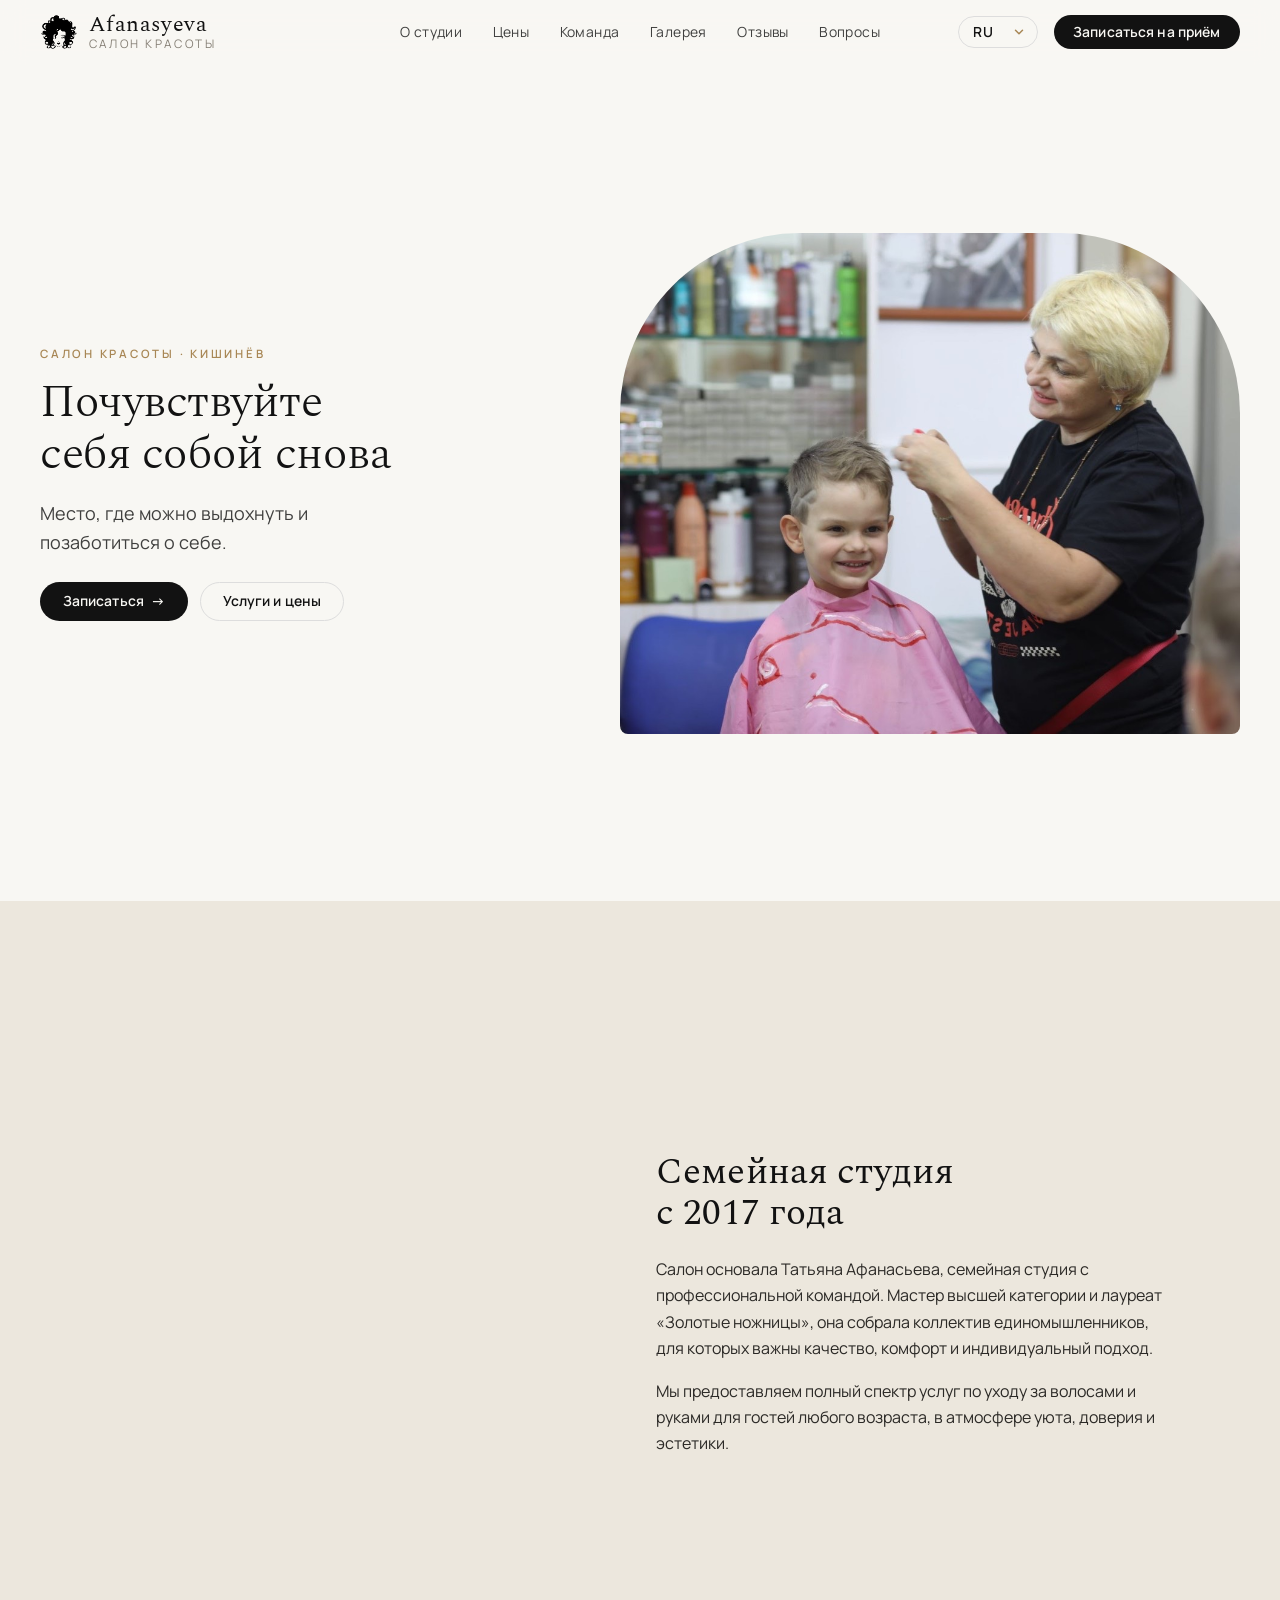
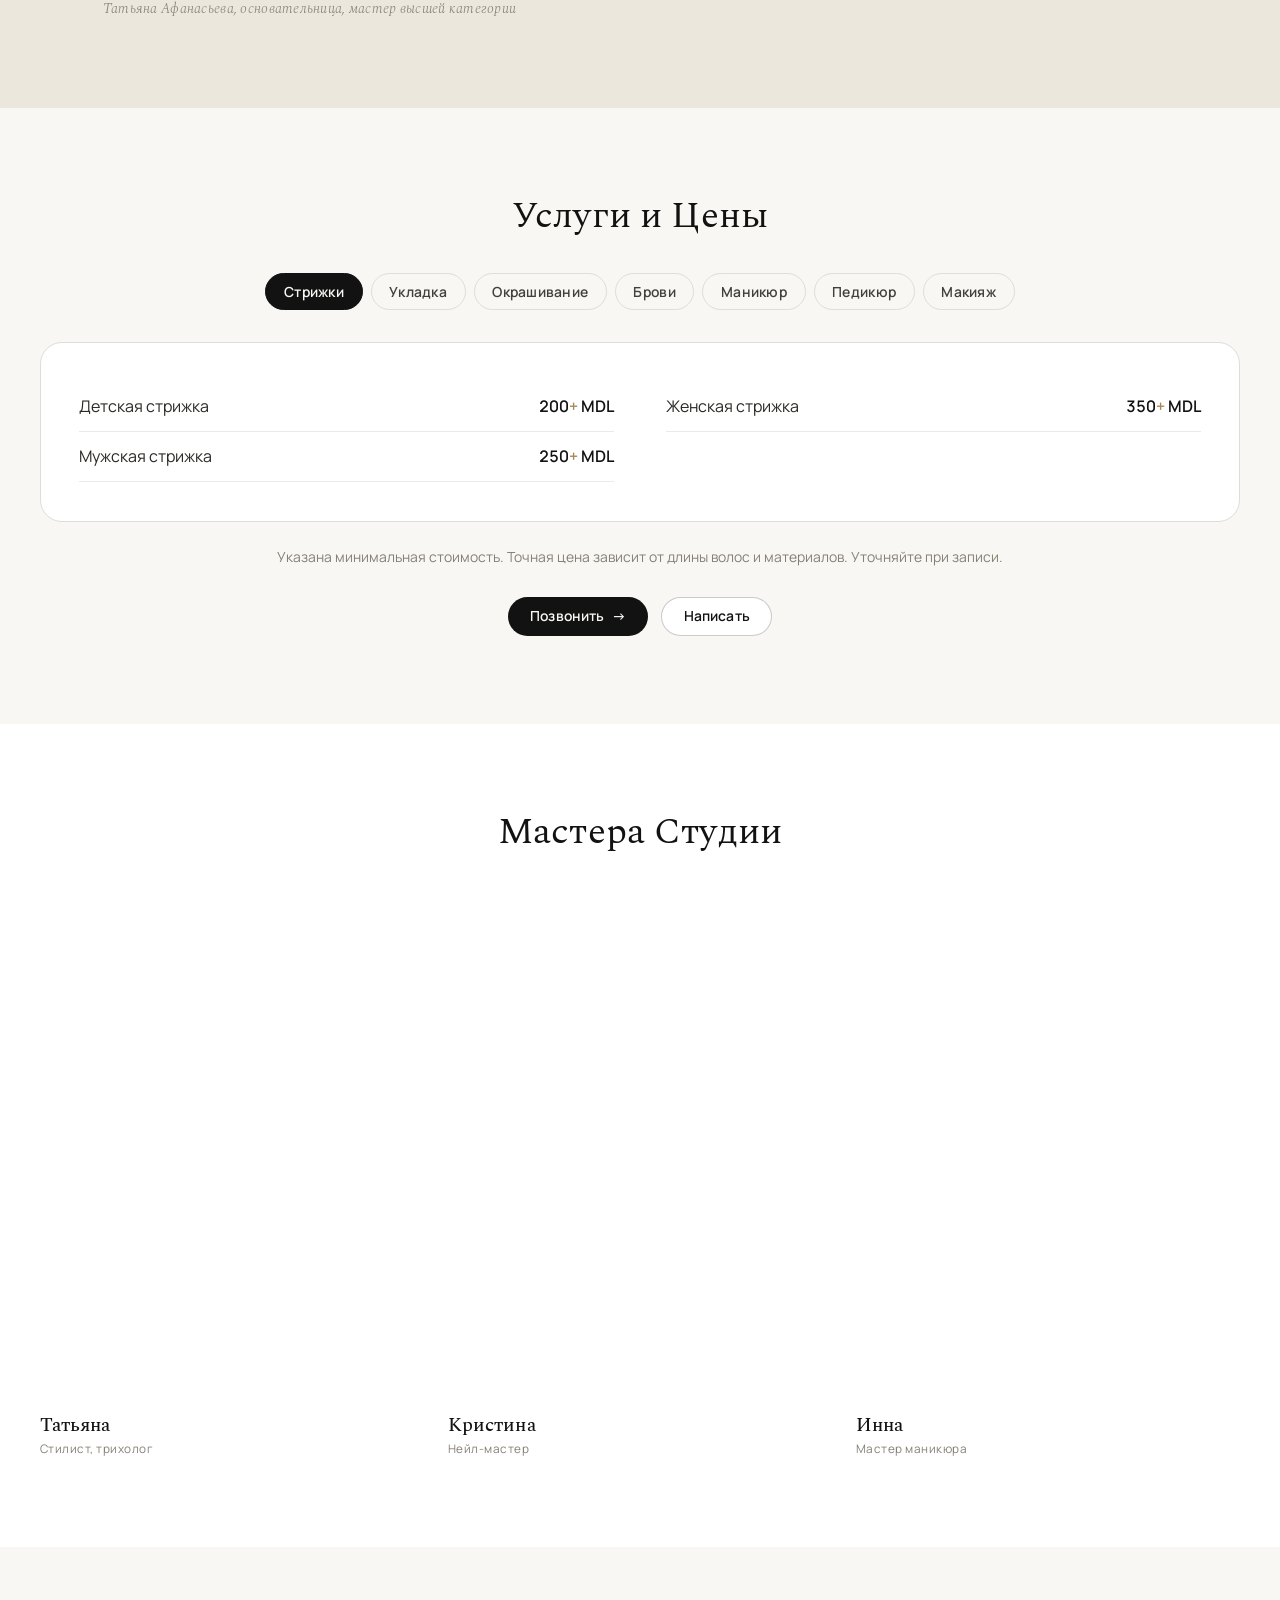
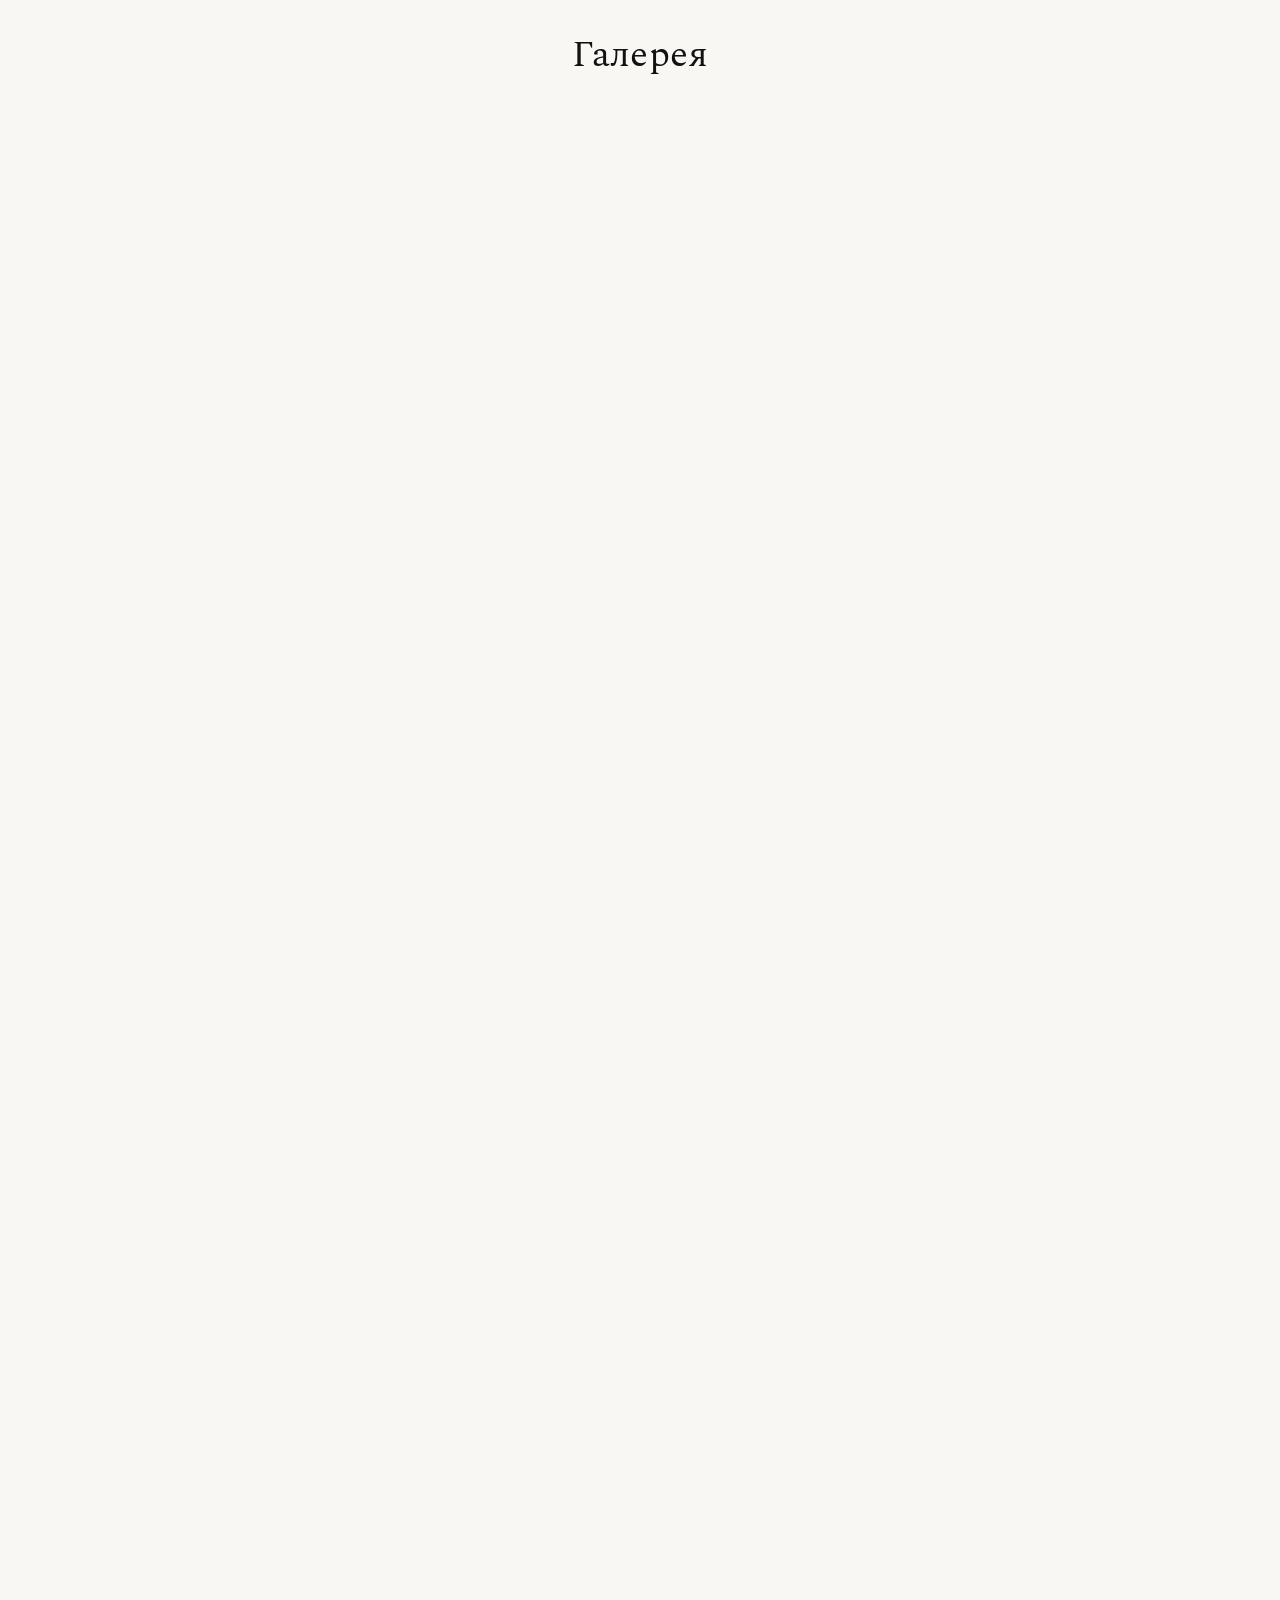
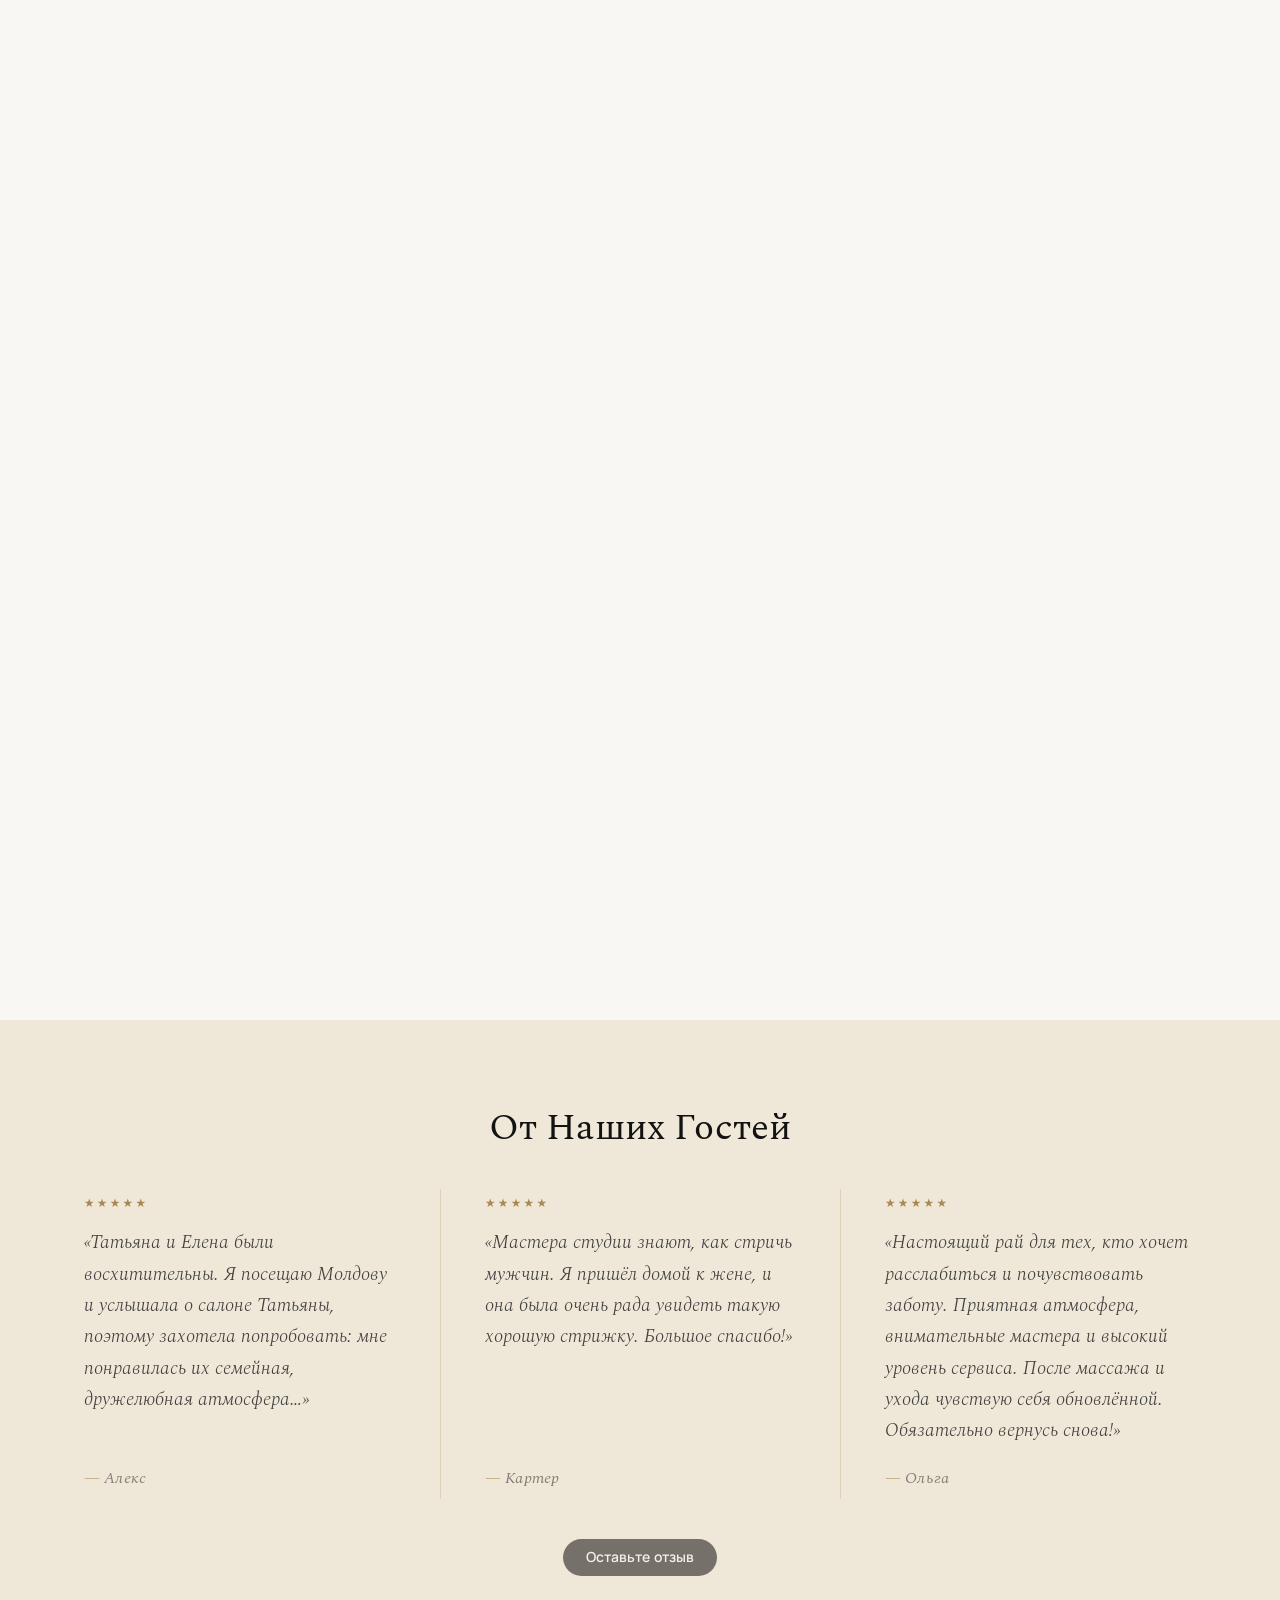
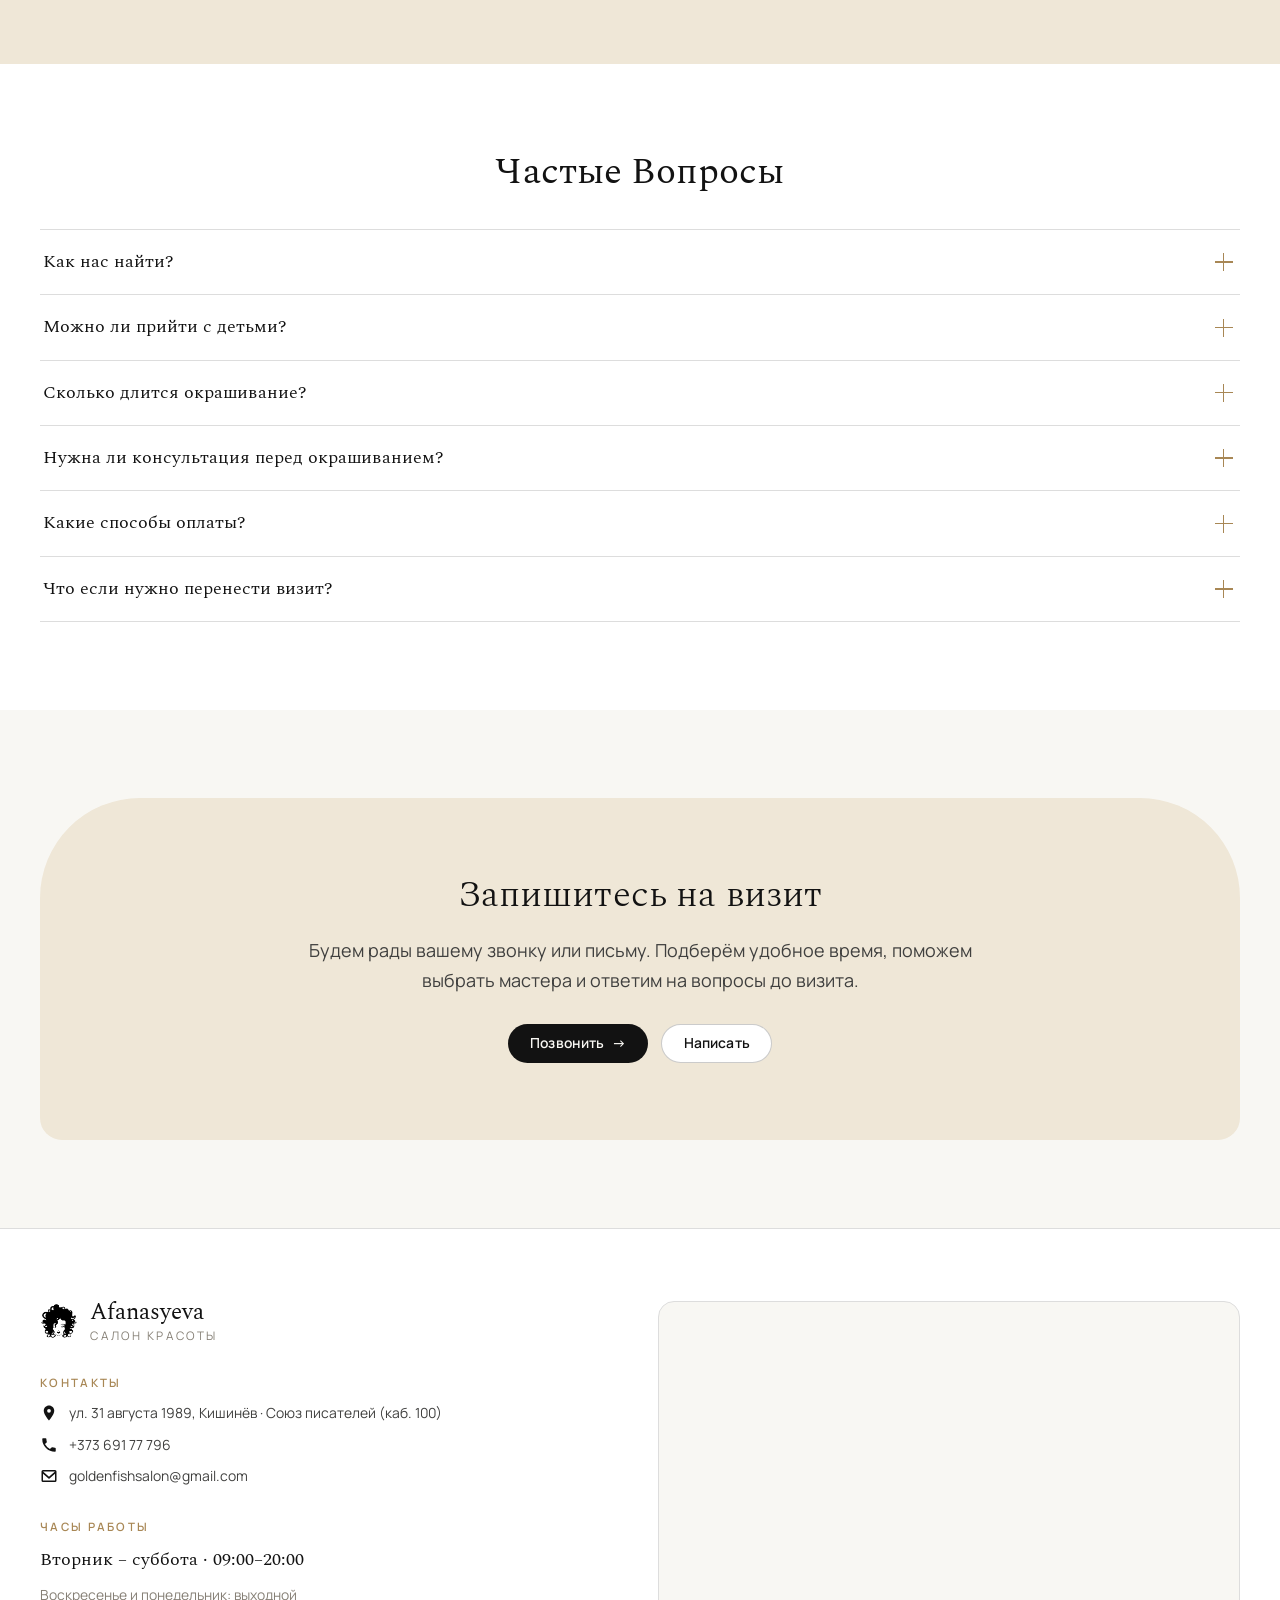
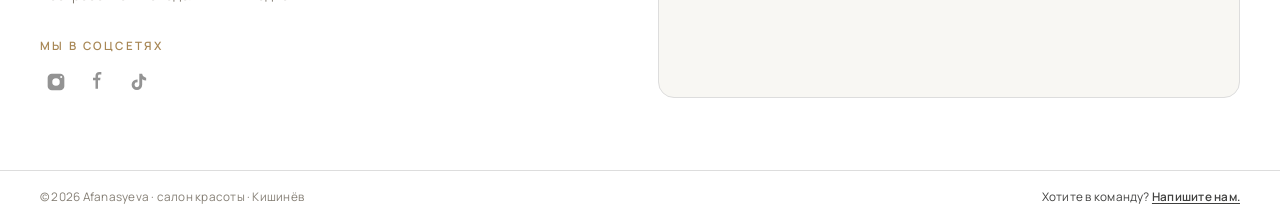
==== commit 01794c90: "Remove Elena and massage offerings; add makeup gallery photo. Drop Elena from the team, remove massa" ====
--- a/index.html
+++ b/index.html
@@ -364,7 +364,7 @@
   .price-cta{margin-top:clamp(20px,3vw,28px);}
 
   /* team */
-  .team-grid{display:grid;grid-template-columns:repeat(4,1fr);gap:clamp(16px,2vw,24px);width:100%;}
+  .team-grid{display:grid;grid-template-columns:repeat(3,1fr);gap:clamp(16px,2vw,24px);width:100%;}
   .member{transition:transform .35s ease;}
   @media(hover:hover){.member:hover{transform:translateY(-6px);}}
   .member .ph{aspect-ratio:3/4;margin-bottom:.85rem;}
@@ -723,7 +723,6 @@
       <button class="tab" role="tab" aria-selected="false" data-cat="mani"    data-i18n="cat_mani">Маникюр</button>
       <button class="tab" role="tab" aria-selected="false" data-cat="pedi"    data-i18n="cat_pedi">Педикюр</button>
       <button class="tab" role="tab" aria-selected="false" data-cat="makeup"  data-i18n="cat_makeup">Макияж</button>
-      <button class="tab" role="tab" aria-selected="false" data-cat="massage" data-i18n="cat_massage">Массаж</button>
     </div>
 
     <div class="pricewrap">
@@ -778,11 +777,6 @@
       <div class="pricegroup" data-group="makeup" hidden>
         <div class="prow"><span class="nm" data-i18n="s_makeup">Вечерний макияж</span><span class="pr">750 MDL</span></div>
       </div>
-
-      <div class="pricegroup" data-group="massage" hidden>
-        <div class="prow"><span class="nm" data-i18n="s_lymph">Лимфодренажный массаж</span><span class="pr">500–600 MDL</span></div>
-        <div class="prow"><span class="nm" data-i18n="s_paraffin">Парафинотерапия</span><span class="pr">200–300 MDL</span></div>
-      </div>
     </div>
     <p class="price-note" data-i18n="price_note">Указана минимальная стоимость. Точная цена зависит от длины волос и материалов. Уточняйте при записи.</p>
     <div class="cta-actions price-cta">
@@ -800,9 +794,8 @@
     </div>
     <div class="team-grid">
       <div class="member"><div class="ph arch-tall"><img src="Photos/Татьяна.jpg" alt="Татьяна, стилист, трихолог" width="1021" height="1025" loading="lazy" decoding="async"></div><h3 data-i18n="m1_name">Татьяна</h3><p class="role" data-i18n="m1_role">Стилист, трихолог</p></div>
-      <div class="member"><div class="ph arch-tall"><img src="Photos/Елена.jpg" alt="Елена, лимфодренажный массаж" width="993" height="996" loading="lazy" decoding="async"></div><h3 data-i18n="m2_name">Елена</h3><p class="role" data-i18n="m2_role">Лимфодренажный массаж</p></div>
-      <div class="member"><div class="ph arch-tall"><img src="Photos/Кристина.jpg" alt="Кристина, нейл-мастер" width="955" height="955" loading="lazy" decoding="async"></div><h3 data-i18n="m3_name">Кристина</h3><p class="role" data-i18n="m3_role">Нейл-мастер</p></div>
-      <div class="member"><div class="ph arch-tall"><img src="Photos/Инна.jpg" alt="Инна, мастер маникюра" width="1102" height="1147" loading="lazy" decoding="async"></div><h3 data-i18n="m4_name">Инна</h3><p class="role" data-i18n="m4_role">Мастер маникюра</p></div>
+      <div class="member"><div class="ph arch-tall"><img src="Photos/Кристина.jpg" alt="Кристина, нейл-мастер" width="955" height="955" loading="lazy" decoding="async"></div><h3 data-i18n="m2_name">Кристина</h3><p class="role" data-i18n="m2_role">Нейл-мастер</p></div>
+      <div class="member"><div class="ph arch-tall"><img src="Photos/Инна.jpg" alt="Инна, мастер маникюра" width="1102" height="1147" loading="lazy" decoding="async"></div><h3 data-i18n="m3_name">Инна</h3><p class="role" data-i18n="m3_role">Мастер маникюра</p></div>
     </div>
   </div>
 </section>
@@ -830,7 +823,7 @@
         <figure class="gallery-item gallery-item--arch"><div class="ph"><img src="Photos/hair-coloring.jpg" alt="Окрашивание и тонирование" width="1204" height="1067" loading="lazy" decoding="async"></div></figure>
       </div>
       <div class="gallery-row gallery-row--center">
-        <figure class="gallery-item"><div class="ph"><img src="Photos/massage.jpg" alt="Лимфодренажный массаж" width="698" height="619" loading="lazy" decoding="async"></div></figure>
+        <figure class="gallery-item"><div class="ph"><img src="Photos/makeup.jpg" alt="Макияж" width="571" height="506" loading="lazy" decoding="async"></div></figure>
         <figure class="gallery-item gallery-item--wide"><div class="ph"><img src="Photos/g2.jpg" alt="Мелирование и завивка" width="1135" height="736" loading="lazy" decoding="async"></div></figure>
         <figure class="gallery-item"><div class="ph"><img src="Photos/face-paint.jpg" alt="Макияж" width="946" height="839" loading="lazy" decoding="async"></div></figure>
       </div>
@@ -1029,16 +1022,16 @@
     about_cap:"Татьяна Афанасьева, основательница, мастер высшей категории",
     price_eyebrow:"Прайс", price_title:"Услуги и Цены",
     price_note:"Указана минимальная стоимость. Точная цена зависит от длины волос и материалов. Уточняйте при записи.",
-    cat_hair:"Стрижки", cat_style:"Укладка", cat_color:"Окрашивание", cat_brows:"Брови", cat_mani:"Маникюр", cat_pedi:"Педикюр", cat_makeup:"Макияж", cat_massage:"Массаж",
+    cat_hair:"Стрижки", cat_style:"Укладка", cat_color:"Окрашивание", cat_brows:"Брови", cat_mani:"Маникюр", cat_pedi:"Педикюр", cat_makeup:"Макияж",
     s_kids:"Детская стрижка", s_women:"Женская стрижка", s_men:"Мужская стрижка",
     s_bioperm:"Биозавивка (любая длина)", s_long:"Укладка на длинные волосы", s_mid:"Укладка на среднюю длину",
     s_curls:"Локоны", s_updo:"Вечерняя / свадебная причёска", s_lighttone:"Осветление + тонирование", s_lightroots:"Осветление корней", s_hidden:"Скрытое окрашивание", s_ombre:"Омбре", s_highlights:"Мелирование", s_labor:"Работа (без материалов)",
     s_browshape:"Оформление бровей", s_browtint:"Окрашивание бровей",
     s_manigel:"Маникюр + гель-лак", s_manicombo:"Комбинированный / аппаратный", s_strength:"Укрепление гелем / базой", s_french:"Френч / лунный", s_design:"Дизайн (за ноготь)", s_repair:"Ремонт ногтя", s_removal:"Снятие",
     s_pedigel:"Педикюр + гель-лак", s_pediclassic:"Классический / комбинированный", s_pediapp:"Аппаратный", s_pediedge:"Обрезной",
-    s_makeup:"Вечерний макияж", s_lymph:"Лимфодренажный массаж", s_paraffin:"Парафинотерапия",
+    s_makeup:"Вечерний макияж",
     team_eyebrow:"Команда", team_title:"Мастера Студии",
-    m1_name:"Татьяна", m1_role:"Стилист, трихолог", m2_name:"Елена", m2_role:"Лимфодренажный массаж", m3_name:"Кристина", m3_role:"Нейл-мастер", m4_name:"Инна", m4_role:"Мастер маникюра",
+    m1_name:"Татьяна", m1_role:"Стилист, трихолог", m2_name:"Кристина", m2_role:"Нейл-мастер", m3_name:"Инна", m3_role:"Мастер маникюра",
     gal_eyebrow:"Работы", gal_title:"Галерея", hint:"листайте в сторону →",
     rev_eyebrow:"Отзывы", rev_title:"От Наших Гостей",
     rev1_text:"«Татьяна и Елена были восхитительны. Я посещаю Молдову и услышала о салоне Татьяны, поэтому захотела попробовать: мне понравилась их семейная, дружелюбная атмосфера…»",
@@ -1079,16 +1072,16 @@
     about_cap:"Tatiana Afanasyeva, founder, top-category master",
     price_eyebrow:"Pricing", price_title:"Services & Prices",
     price_note:"Prices shown are starting points. The final cost depends on hair length and materials. Confirm when you book.",
-    cat_hair:"Haircuts", cat_style:"Styling", cat_color:"Colour", cat_brows:"Brows", cat_mani:"Manicure", cat_pedi:"Pedicure", cat_makeup:"Makeup", cat_massage:"Massage",
+    cat_hair:"Haircuts", cat_style:"Styling", cat_color:"Colour", cat_brows:"Brows", cat_mani:"Manicure", cat_pedi:"Pedicure", cat_makeup:"Makeup",
     s_kids:"Kids' haircut", s_women:"Women's haircut", s_men:"Men's haircut",
     s_bioperm:"Bio-perm (any length)", s_long:"Styling, long hair", s_mid:"Styling, medium hair",
     s_curls:"Curls", s_updo:"Evening / bridal updo", s_lighttone:"Lightening + toning", s_lightroots:"Root lightening", s_hidden:"Hidden colour", s_ombre:"Ombré", s_highlights:"Highlights", s_labor:"Labour (excl. materials)",
     s_browshape:"Brow shaping", s_browtint:"Brow tinting",
     s_manigel:"Manicure + gel polish", s_manicombo:"Combined / e-file", s_strength:"Gel / base strengthening", s_french:"French / moon", s_design:"Design (per nail)", s_repair:"Nail repair", s_removal:"Removal",
     s_pedigel:"Pedicure + gel polish", s_pediclassic:"Classic / combined", s_pediapp:"E-file", s_pediedge:"Trimmed",
-    s_makeup:"Evening makeup", s_lymph:"Lymphatic drainage massage", s_paraffin:"Paraffin therapy",
+    s_makeup:"Evening makeup",
     team_eyebrow:"The team", team_title:"Our Masters",
-    m1_name:"Tatiana", m1_role:"Stylist & trichologist", m2_name:"Elena", m2_role:"Lymphatic massage", m3_name:"Kristina", m3_role:"Nail artist", m4_name:"Inna", m4_role:"Manicurist",
+    m1_name:"Tatiana", m1_role:"Stylist & trichologist", m2_name:"Kristina", m2_role:"Nail artist", m3_name:"Inna", m3_role:"Manicurist",
     gal_eyebrow:"Our work", gal_title:"Gallery", hint:"scroll sideways →",
     rev_eyebrow:"Reviews", rev_title:"From Our Guests",
     rev1_text:"“Tatiana and Elena were wonderful. I was visiting Moldova and heard about Tatiana's salon. I wanted to try it because I loved their warm, family atmosphere…”",
@@ -1129,16 +1122,16 @@
     about_cap:"Tatiana Afanasyeva, fondatoare, maestru de categorie superioară",
     price_eyebrow:"Prețuri", price_title:"Servicii și Prețuri",
     price_note:"Prețurile afișate sunt minime. Costul exact depinde de lungimea părului și materiale. Confirmați la programare.",
-    cat_hair:"Tunsori", cat_style:"Coafură", cat_color:"Vopsire", cat_brows:"Sprâncene", cat_mani:"Manichiură", cat_pedi:"Pedichiură", cat_makeup:"Machiaj", cat_massage:"Masaj",
+    cat_hair:"Tunsori", cat_style:"Coafură", cat_color:"Vopsire", cat_brows:"Sprâncene", cat_mani:"Manichiură", cat_pedi:"Pedichiură", cat_makeup:"Machiaj",
     s_kids:"Tuns pentru copii", s_women:"Tuns damă", s_men:"Tuns bărbați",
     s_bioperm:"Biopermanent (orice lungime)", s_long:"Coafură, păr lung", s_mid:"Coafură, păr mediu",
     s_curls:"Bucle", s_updo:"Coafură de seară / mireasă", s_lighttone:"Decolorare + tonifiere", s_lightroots:"Decolorarea rădăcinilor", s_hidden:"Vopsire ascunsă", s_ombre:"Ombré", s_highlights:"Șuvițe", s_labor:"Manoperă (fără materiale)",
     s_browshape:"Modelarea sprâncenelor", s_browtint:"Vopsirea sprâncenelor",
     s_manigel:"Manichiură + ojă semipermanentă", s_manicombo:"Combinată / cu aparat", s_strength:"Întărire cu gel / bază", s_french:"Franceză / lună", s_design:"Design (per unghie)", s_repair:"Reparația unghiei", s_removal:"Înlăturare",
     s_pedigel:"Pedichiură + ojă semipermanentă", s_pediclassic:"Clasică / combinată", s_pediapp:"Cu aparat", s_pediedge:"Cu tăiere",
-    s_makeup:"Machiaj de seară", s_lymph:"Masaj de drenaj limfatic", s_paraffin:"Terapie cu parafină",
+    s_makeup:"Machiaj de seară",
     team_eyebrow:"Echipa", team_title:"Maeștrii Noștri",
-    m1_name:"Tatiana", m1_role:"Stilistă, tricholog", m2_name:"Elena", m2_role:"Masaj limfatic", m3_name:"Kristina", m3_role:"Tehnician unghii", m4_name:"Inna", m4_role:"Manichiuristă",
+    m1_name:"Tatiana", m1_role:"Stilistă, tricholog", m2_name:"Kristina", m2_role:"Tehnician unghii", m3_name:"Inna", m3_role:"Manichiuristă",
     gal_eyebrow:"Lucrări", gal_title:"Galerie", hint:"derulați lateral →",
     rev_eyebrow:"Recenzii", rev_title:"De la Oaspeții Noștri",
     rev1_text:"„Tatiana și Elena au fost minunate. Vizitam Moldova și am auzit de salonul Tatianei. Am vrut să încerc pentru că mi-a plăcut atmosfera caldă, de familie…”",
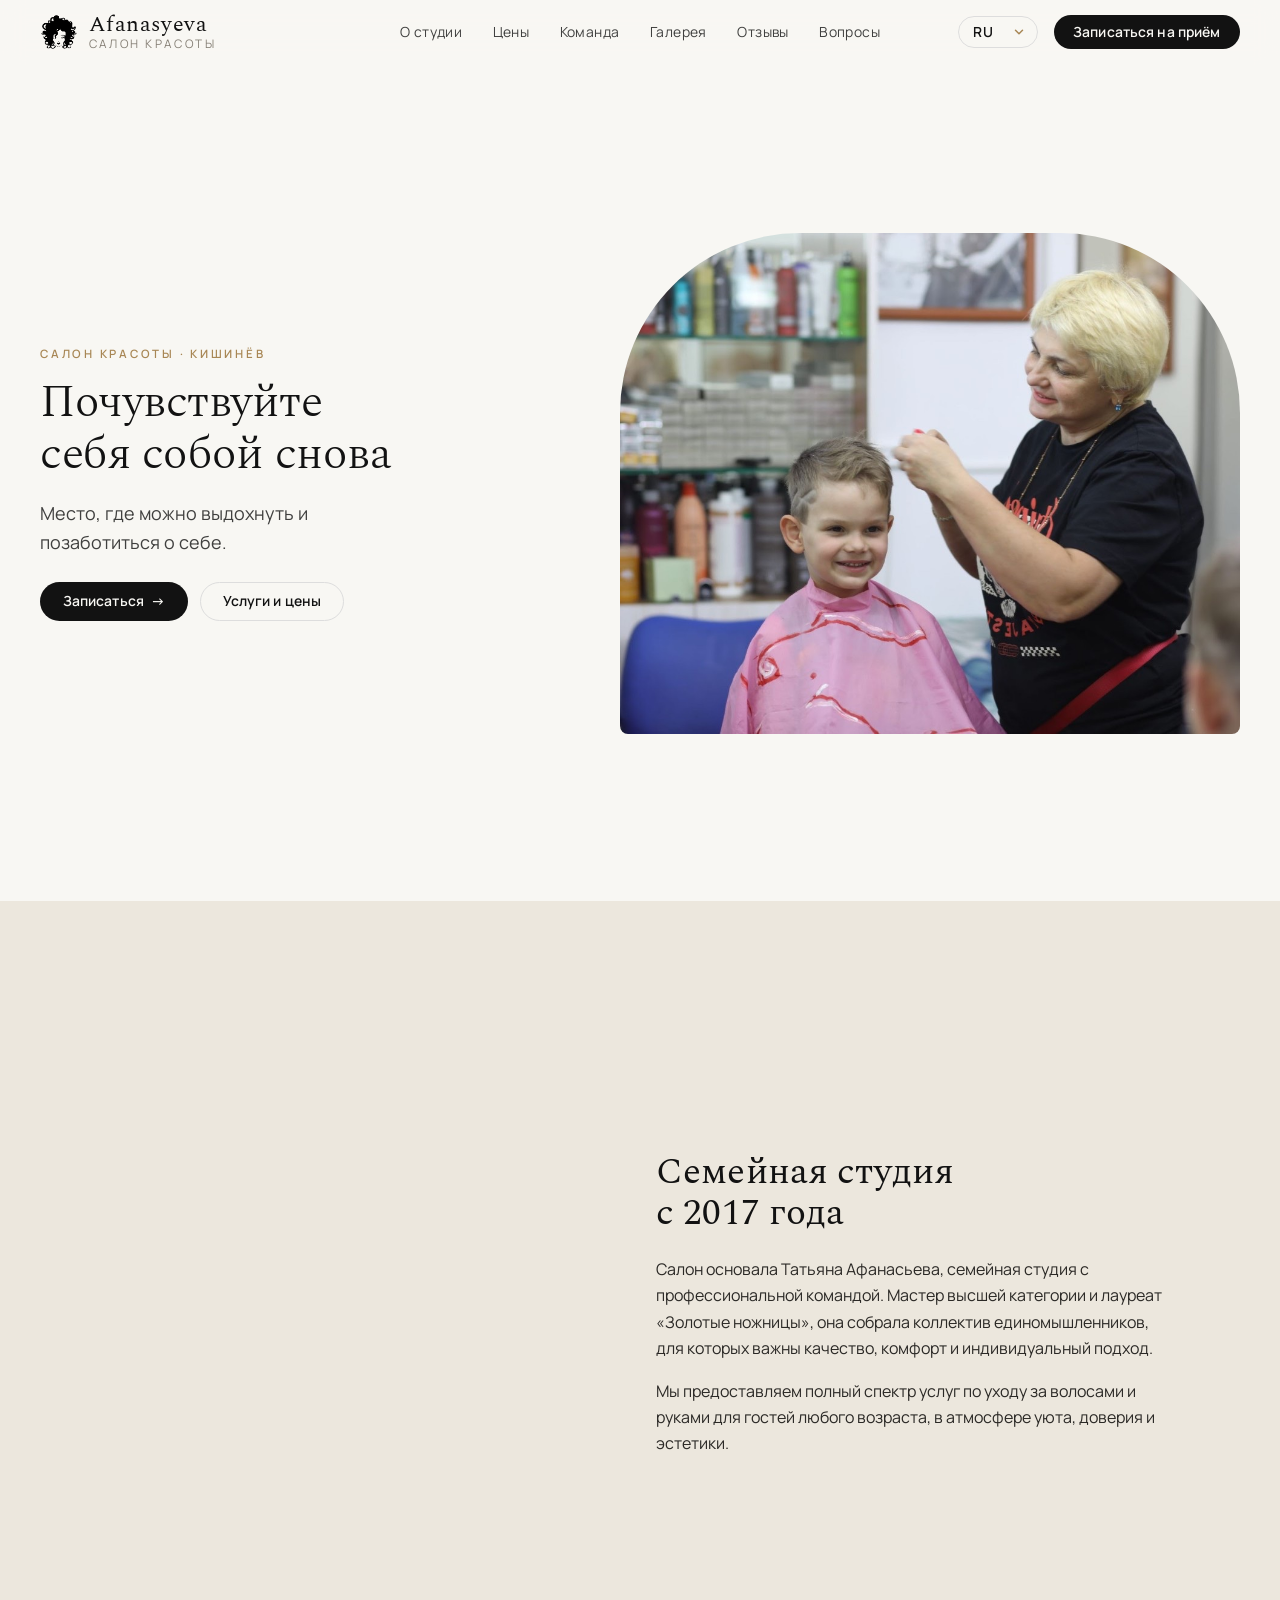
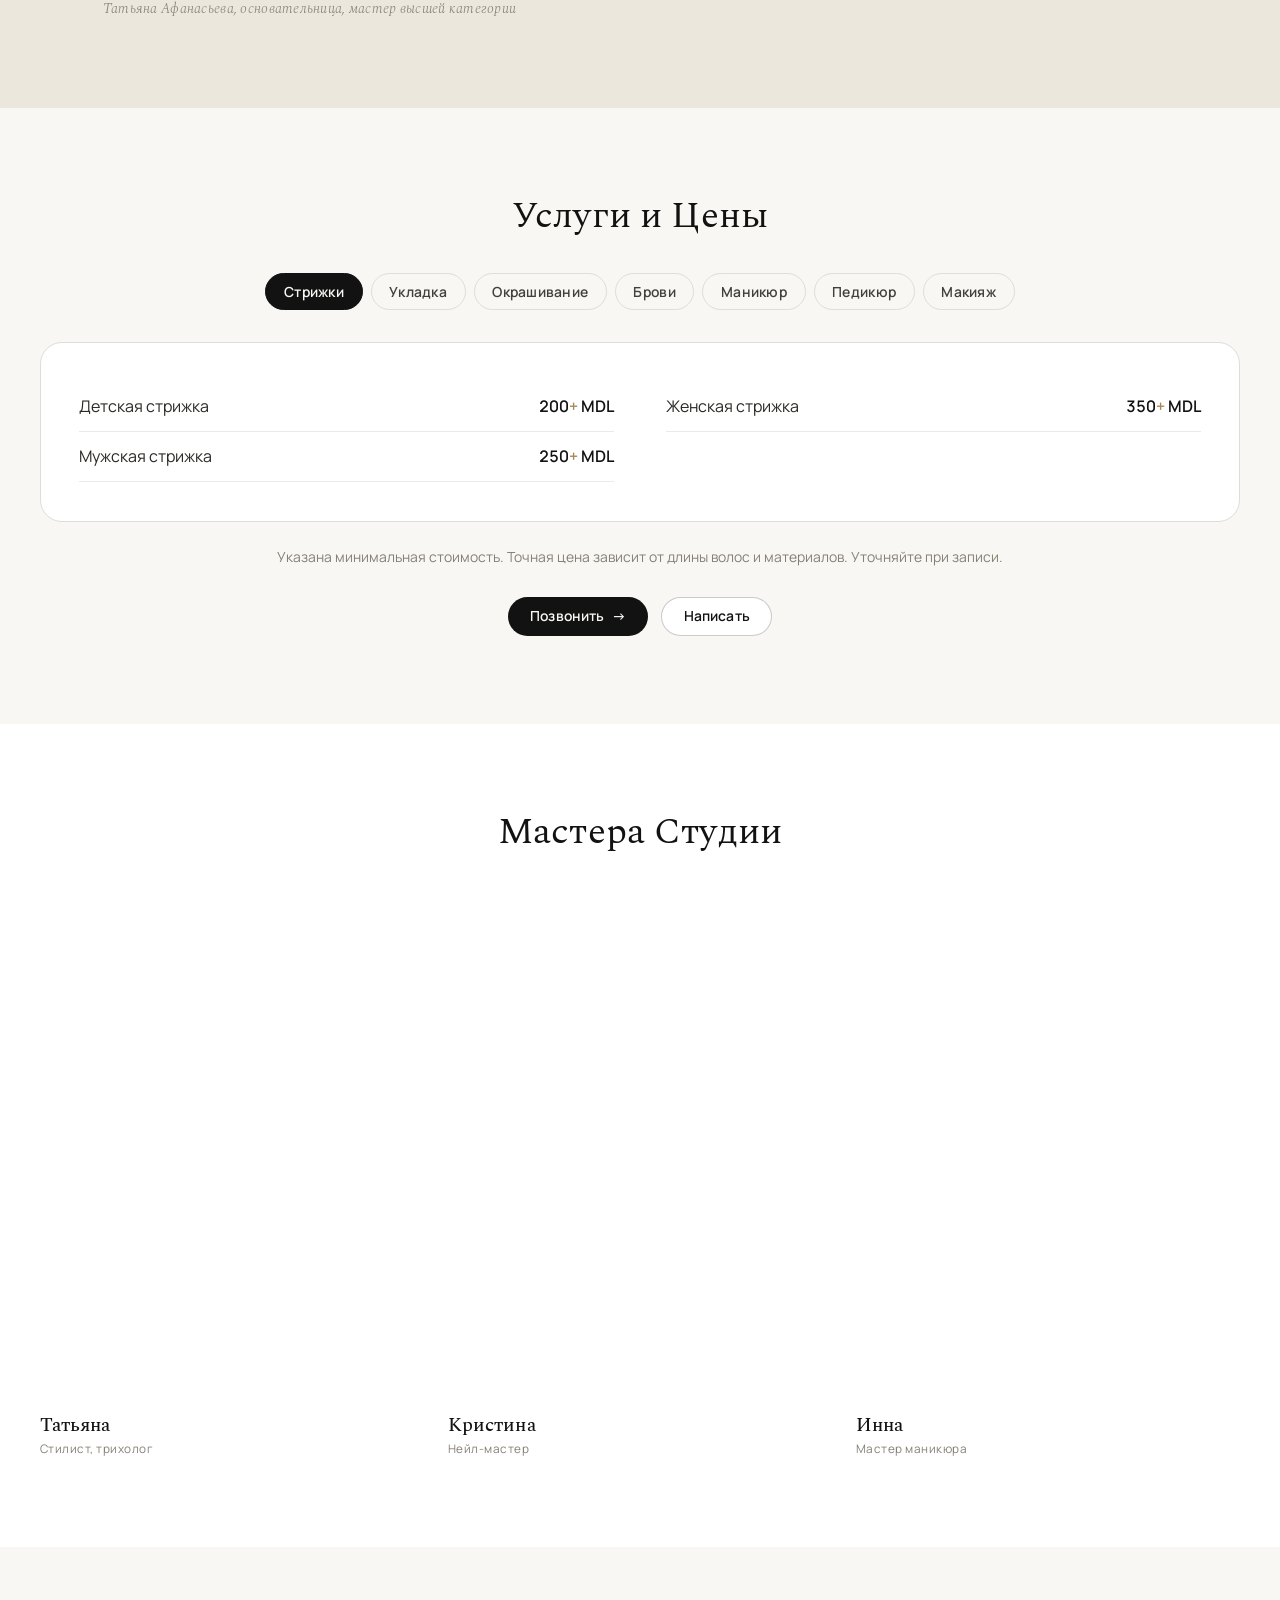
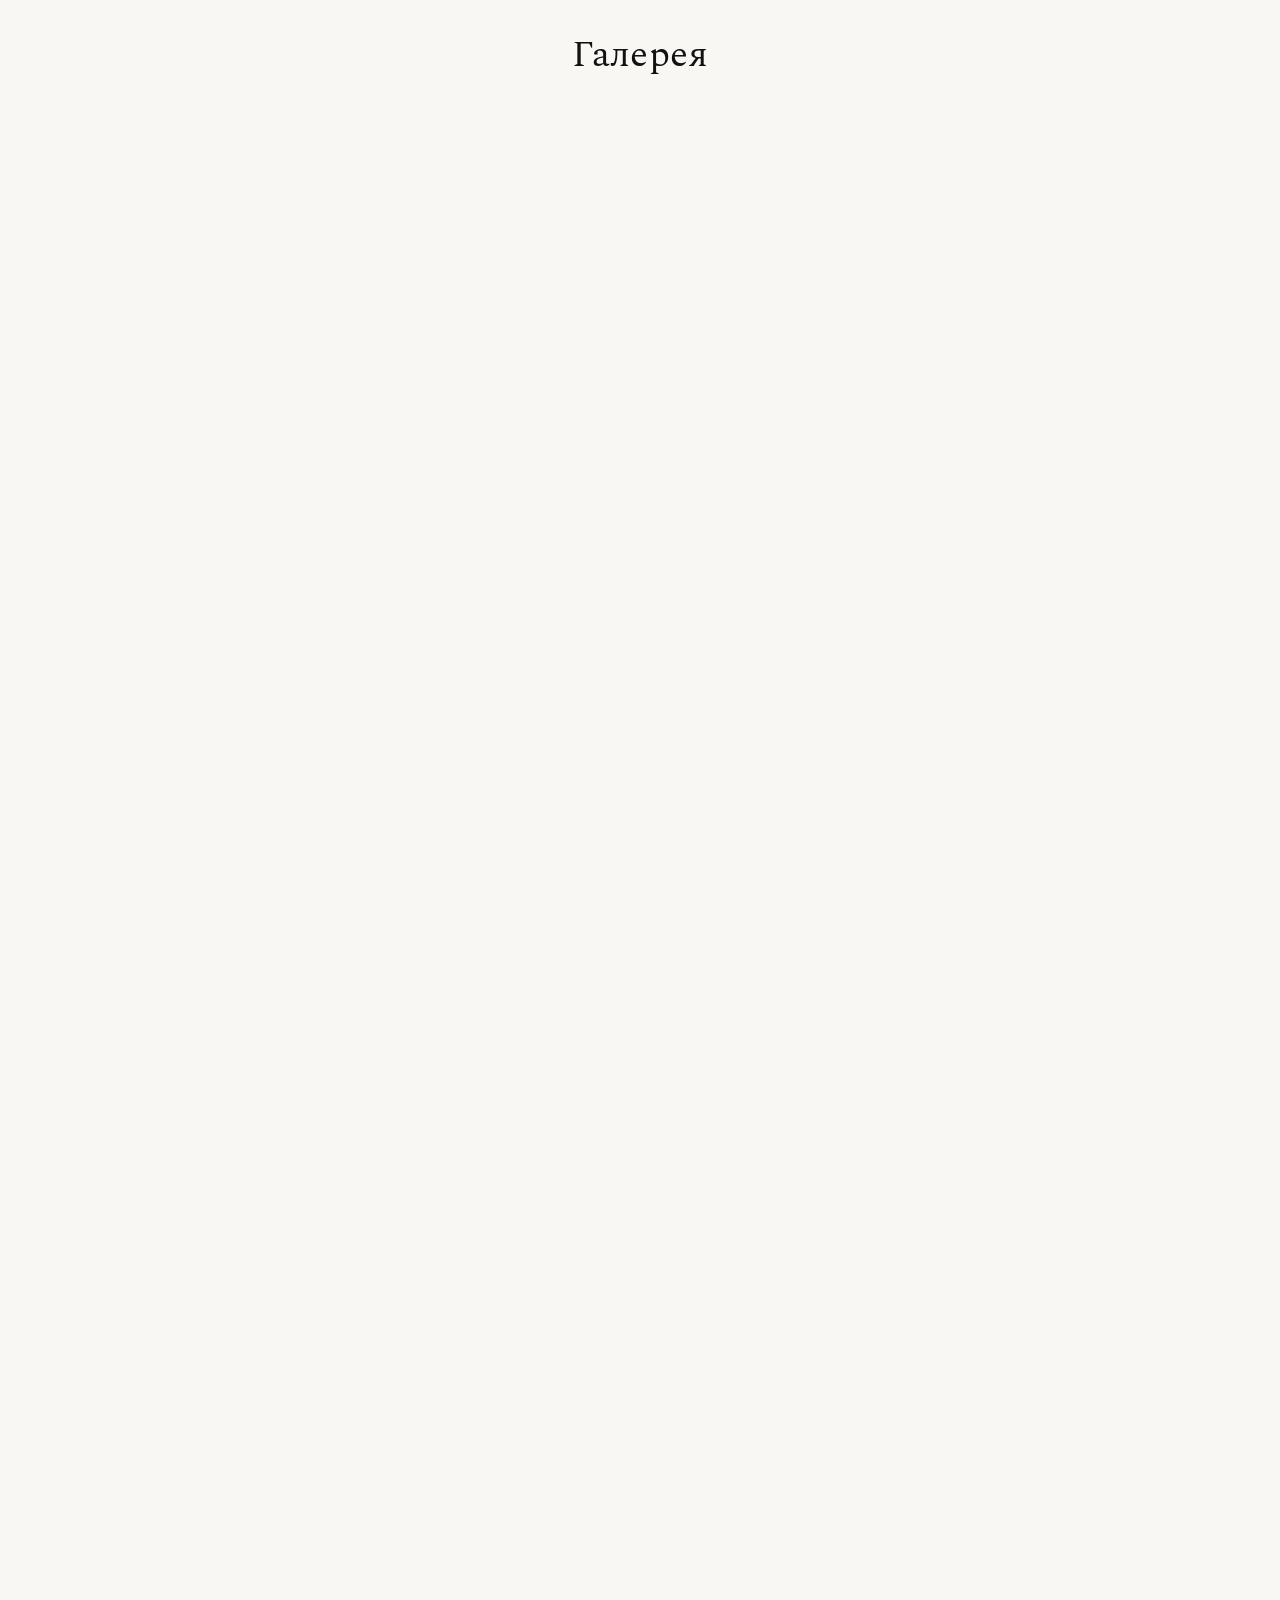
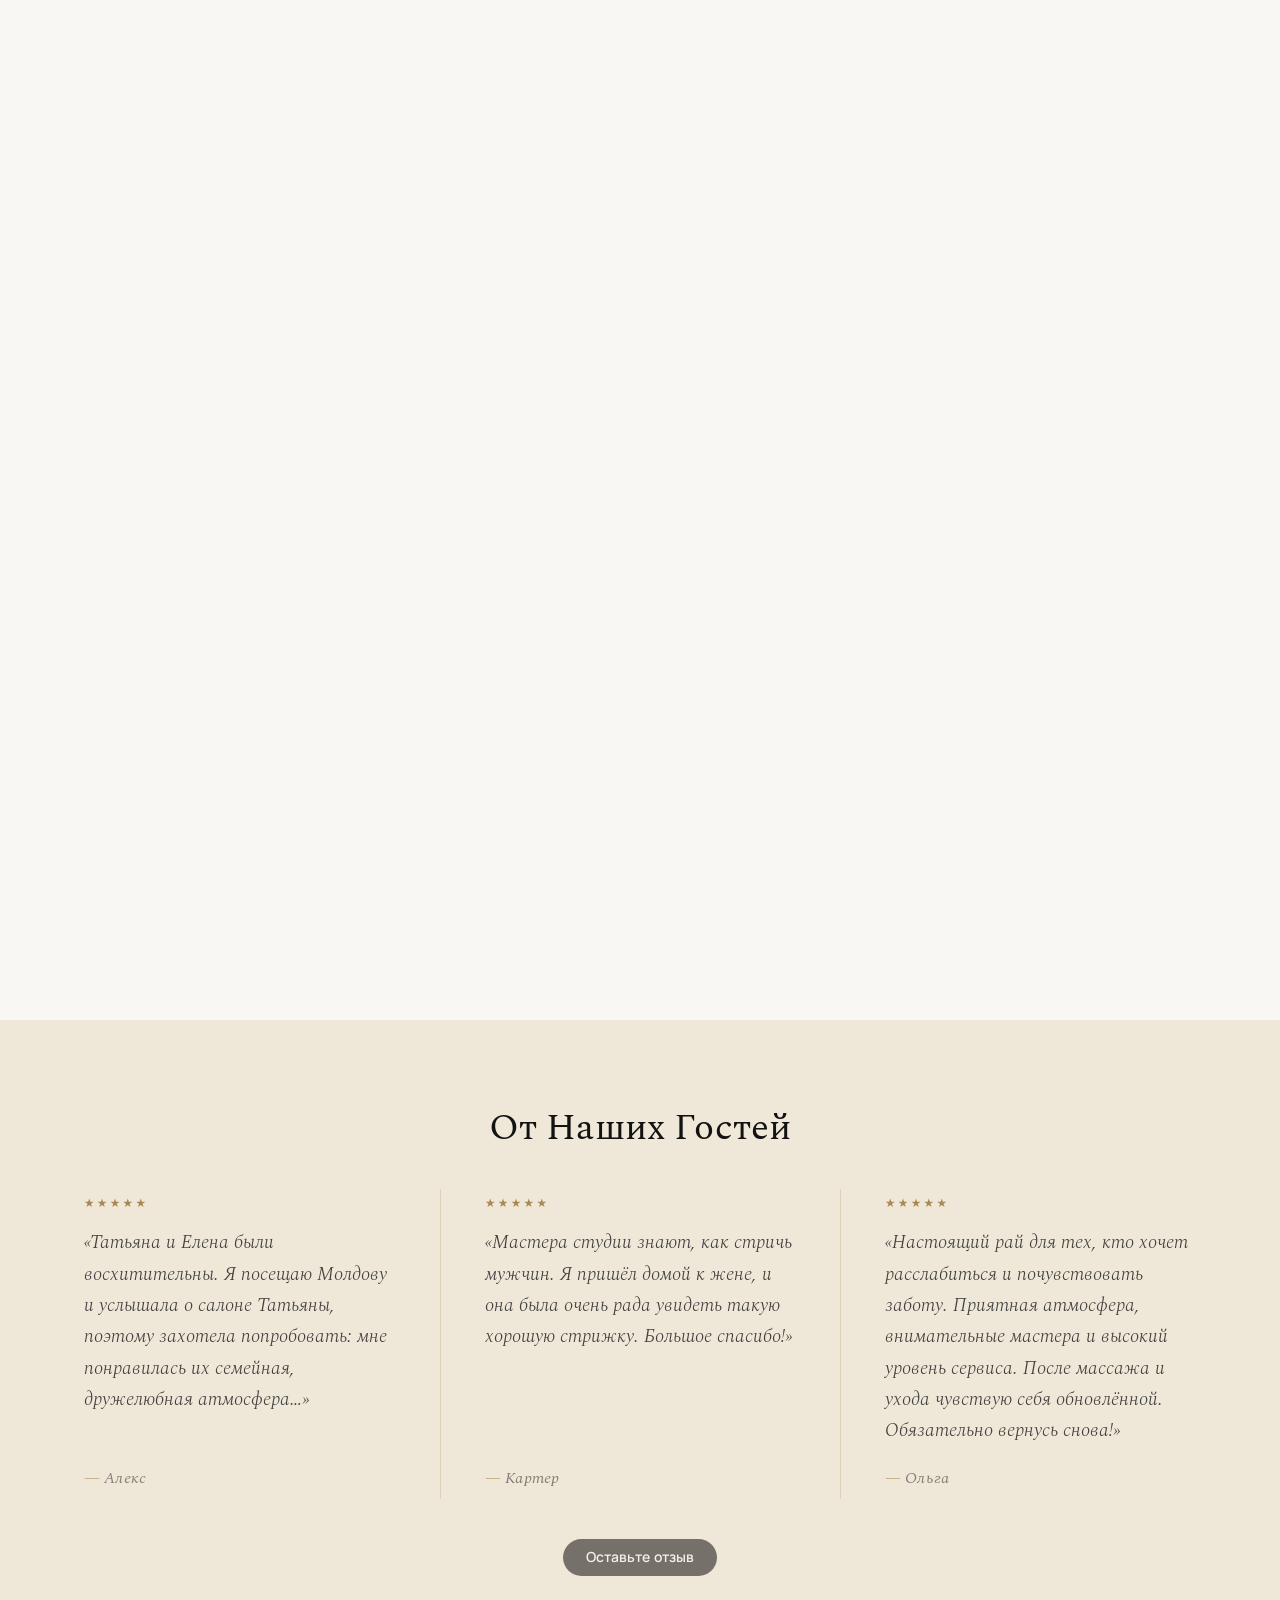
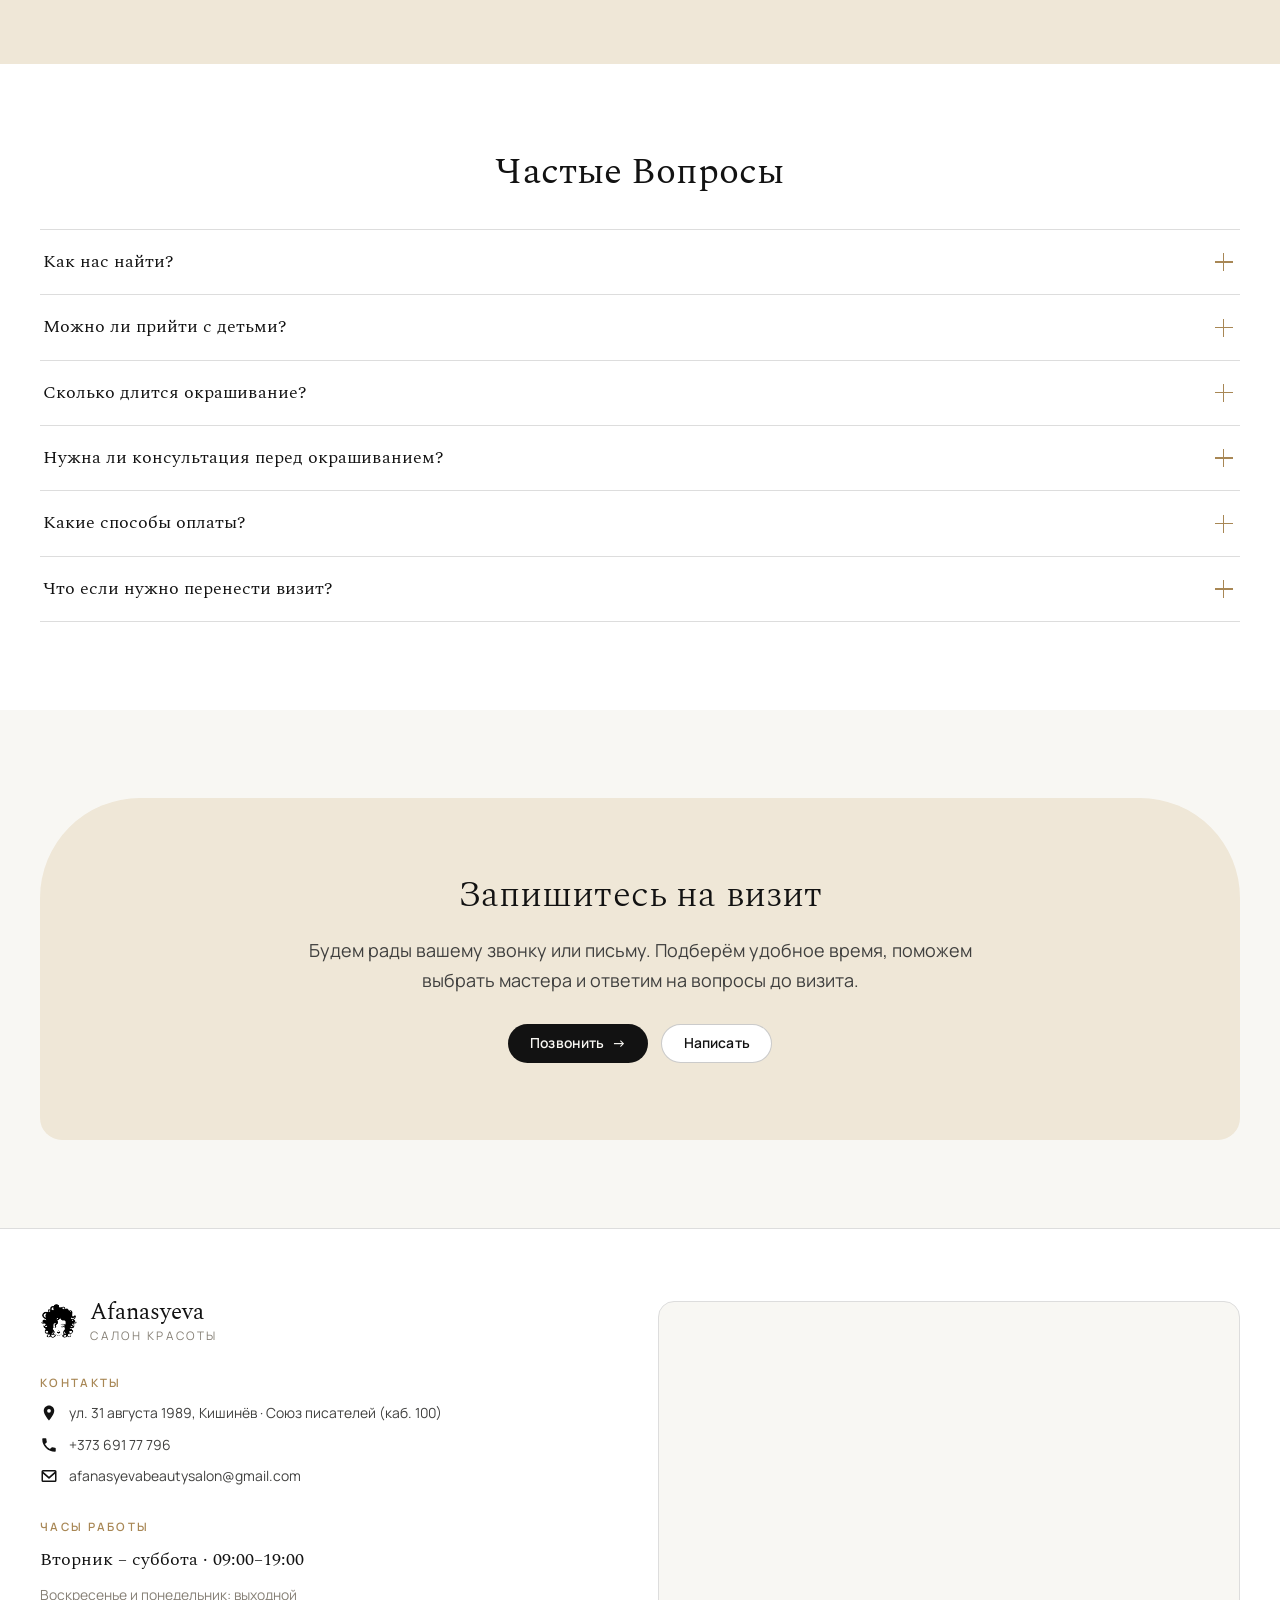
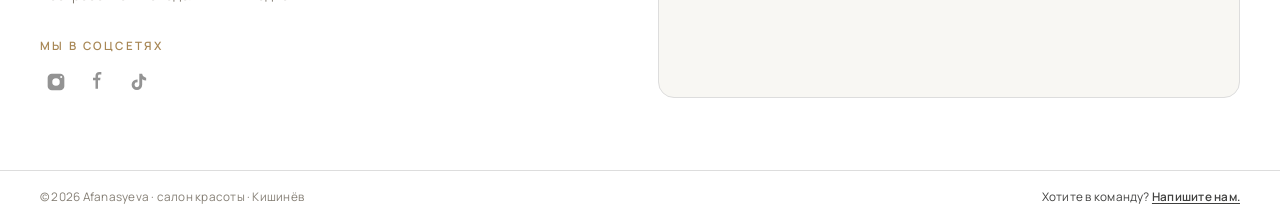
==== commit 8b3e3b8d: "Update contact details, hours, maps, and SEO for the live site. Switch to the Afanasyeva email and m" ====
--- a/index.html
+++ b/index.html
@@ -12,9 +12,10 @@
 <meta name="format-detection" content="telephone=yes">
 
 <title>Afanasyeva Салон красоты</title>
-<meta name="description" id="meta-desc" content="Салон красоты Afanasyeva в Кишинёве. Запись по телефону или email.">
+<meta name="description" id="meta-desc" content="Afanasyeva — салон красоты в Кишинёве. Стрижки, окрашивание, маникюр и педикюр. Запись по телефону или email.">
 <meta name="author" content="Afanasyeva">
-<link rel="canonical" id="canonical" href="./">
+<link rel="canonical" id="canonical" href="https://afanasyevabeautysalon.vercel.app/">
+<link rel="sitemap" type="application/xml" href="/sitemap.xml">
 
 <!-- Open Graph -->
 <meta property="og:type" content="website">
@@ -23,21 +24,21 @@
 <meta property="og:locale:alternate" content="en_US">
 <meta property="og:locale:alternate" content="ro_RO">
 <meta property="og:title" id="og-title" content="Afanasyeva Салон красоты">
-<meta property="og:description" id="og-desc" content="Салон красоты Afanasyeva в Кишинёве. Запись по телефону или email.">
-<meta property="og:url" id="og-url" content="">
-<meta property="og:image" id="og-image" content="Photos/hero.jpg">
+<meta property="og:description" id="og-desc" content="Afanasyeva — салон красоты в Кишинёве. Стрижки, окрашивание, маникюр и педикюр. Запись по телефону или email.">
+<meta property="og:url" id="og-url" content="https://afanasyevabeautysalon.vercel.app/">
+<meta property="og:image" id="og-image" content="https://afanasyevabeautysalon.vercel.app/Photos/hero.jpg">
 <meta property="og:image:alt" content="Afanasyeva beauty salon">
 
 <!-- Twitter -->
 <meta name="twitter:card" content="summary_large_image">
 <meta name="twitter:title" id="tw-title" content="Afanasyeva Салон красоты">
-<meta name="twitter:description" id="tw-desc" content="Салон красоты Afanasyeva в Кишинёве. Запись по телефону или email.">
-<meta name="twitter:image" id="tw-image" content="Photos/hero.jpg">
-
-<link rel="alternate" hreflang="ru" href="./">
-<link rel="alternate" hreflang="en" href="./">
-<link rel="alternate" hreflang="ro" href="./">
-<link rel="alternate" hreflang="x-default" href="./">
+<meta name="twitter:description" id="tw-desc" content="Afanasyeva — салон красоты в Кишинёве. Стрижки, окрашивание, маникюр и педикюр. Запись по телефону или email.">
+<meta name="twitter:image" id="tw-image" content="https://afanasyevabeautysalon.vercel.app/Photos/hero.jpg">
+
+<link rel="alternate" hreflang="ru" href="https://afanasyevabeautysalon.vercel.app/">
+<link rel="alternate" hreflang="en" href="https://afanasyevabeautysalon.vercel.app/">
+<link rel="alternate" hreflang="ro" href="https://afanasyevabeautysalon.vercel.app/">
+<link rel="alternate" hreflang="x-default" href="https://afanasyevabeautysalon.vercel.app/">
 
 <link rel="icon" href="SVG/v3.png" type="image/png" sizes="145x150">
 <link rel="apple-touch-icon" href="SVG/v3.png">
@@ -55,17 +56,17 @@
 {
   "@context": "https://schema.org",
   "@type": "BeautySalon",
-  "name": "Afanasyeva",
+  "name": "Afanasyeva Beauty Salon",
   "description": "Семейная студия красоты в Кишинёве с 2017 года.",
-  "url": "",
-  "image": "Photos/hero.jpg",
+  "url": "https://afanasyevabeautysalon.vercel.app/",
+  "image": "https://afanasyevabeautysalon.vercel.app/Photos/hero.jpg",
   "telephone": "+37369177796",
-  "email": "goldenfishsalon@gmail.com",
-  "hasMap": "https://maps.app.goo.gl/4YQQCcAZAjaKsDeN8",
+  "email": "afanasyevabeautysalon@gmail.com",
+  "hasMap": "https://maps.app.goo.gl/gVwxx37gpCNpFZhd9",
   "geo": {
     "@type": "GeoCoordinates",
-    "latitude": 47.0287344,
-    "longitude": 28.8207074
+    "latitude": 47.028892,
+    "longitude": 28.8209084
   },
   "address": {
     "@type": "PostalAddress",
@@ -74,7 +75,7 @@
     "addressCountry": "MD"
   },
   "openingHoursSpecification": [
-    { "@type": "OpeningHoursSpecification", "dayOfWeek": ["Tuesday","Wednesday","Thursday","Friday","Saturday"], "opens": "09:00", "closes": "20:00" }
+    { "@type": "OpeningHoursSpecification", "dayOfWeek": ["Tuesday","Wednesday","Thursday","Friday","Saturday"], "opens": "09:00", "closes": "19:00" }
   ],
   "priceRange": "$$",
   "foundingDate": "2017",
@@ -781,7 +782,7 @@
     <p class="price-note" data-i18n="price_note">Указана минимальная стоимость. Точная цена зависит от длины волос и материалов. Уточняйте при записи.</p>
     <div class="cta-actions price-cta">
       <a class="btn btn-primary" href="tel:+37369177796"><span data-i18n="cta_call">Позвонить</span> <span class="arr">→</span></a>
-      <a class="btn btn-ghost" href="mailto:goldenfishsalon@gmail.com" data-i18n="cta_write">Написать</a>
+      <a class="btn btn-ghost" href="mailto:afanasyevabeautysalon@gmail.com" data-i18n="cta_write">Написать</a>
     </div>
   </div>
 </section>
@@ -909,7 +910,7 @@
       <p class="lead" data-i18n="cta_lead">Будем рады вашему звонку или письму. Подберём удобное время, поможем выбрать мастера и ответим на вопросы до визита.</p>
       <div class="cta-actions">
         <a class="btn btn-primary" href="tel:+37369177796"><span data-i18n="cta_call">Позвонить</span> <span class="arr">→</span></a>
-        <a class="btn btn-ghost" href="mailto:goldenfishsalon@gmail.com" data-i18n="cta_write">Написать</a>
+        <a class="btn btn-ghost" href="mailto:afanasyevabeautysalon@gmail.com" data-i18n="cta_write">Написать</a>
       </div>
     </div>
   </div>
@@ -935,7 +936,7 @@
               <span class="foot-ico" aria-hidden="true">
                 <svg viewBox="0 0 24 24" xmlns="http://www.w3.org/2000/svg"><path fill="currentColor" d="M12 2C8.13 2 5 5.13 5 9c0 5.25 7 13 7 13s7-7.75 7-13c0-3.87-3.13-7-7-7zm0 9.5a2.5 2.5 0 1 1 0-5 2.5 2.5 0 0 1 0 5z"/></svg>
               </span>
-              <a id="foot-maps" href="https://maps.app.goo.gl/4YQQCcAZAjaKsDeN8" target="_blank" rel="noopener noreferrer" data-i18n="con_addrval" data-i18n-html>ул. 31 августа 1989, Кишинёв<span class="addr-sep"> · </span><br class="m-only">Союз писателей (каб. 100)</a>
+              <a id="foot-maps" href="https://maps.app.goo.gl/gVwxx37gpCNpFZhd9" target="_blank" rel="noopener noreferrer" data-i18n="con_addrval" data-i18n-html>ул. 31 августа 1989, Кишинёв<span class="addr-sep"> · </span><br class="m-only">Союз писателей (каб. 100)</a>
             </li>
             <li>
               <span class="foot-ico" aria-hidden="true">
@@ -947,14 +948,14 @@
               <span class="foot-ico" aria-hidden="true">
                 <svg viewBox="0 0 24 24" xmlns="http://www.w3.org/2000/svg"><path fill="currentColor" d="M20 4H4a2 2 0 0 0-2 2v12a2 2 0 0 0 2 2h16a2 2 0 0 0 2-2V6a2 2 0 0 0-2-2zm0 2v.01L12 13 4 6.01V6h16zM4 18V8.99l7.29 6.36a1 1 0 0 0 1.42 0L20 8.99V18H4z"/></svg>
               </span>
-              <a href="mailto:goldenfishsalon@gmail.com">goldenfishsalon@gmail.com</a>
+              <a id="foot-email" href="mailto:afanasyevabeautysalon@gmail.com">afanasyevabeautysalon@gmail.com</a>
             </li>
           </ul>
         </div>
 
         <div class="foot-block">
           <p class="foot-label" data-i18n="foot_hours">Часы работы</p>
-          <p class="foot-hours-main" data-i18n="con_days">Вторник – суббота · 09:00–20:00</p>
+          <p class="foot-hours-main" data-i18n="con_days">Вторник – суббота · 09:00–19:00</p>
           <p class="foot-hours-sub" data-i18n="con_closed">Воскресенье и понедельник: выходной</p>
         </div>
 
@@ -979,7 +980,7 @@
           title="Afanasyeva, салон красоты на карте"
           loading="lazy"
           referrerpolicy="strict-origin-when-cross-origin"
-          src="https://www.google.com/maps/embed?pb=!1m14!1m8!1m3!1d4314.506617153144!2d28.81331007540806!3d47.02964769940416!3m2!1i1024!2i768!4f13.1!3m3!1m2!1s0x40c97d0e1eba2f39%3A0xa17d3769a3f59d2e!2sGolden%20Fish!5e0!3m2!1sen!2s!4v1782735649310!5m2!1sen!2s"
+          src="https://www.google.com/maps/embed?pb=!1m18!1m12!1m3!1d2719.5777892480155!2d28.8209084!3d47.028892!2m3!1f0!2f0!3f0!3m2!1i1024!2i768!4f13.1!3m3!1m2!1s0x40c97dd168824785%3A0xcf1f3194ae789671!2sAfanasyeva%20Beauty%20Salon!5e0!3m2!1sen!2s!4v1783074330540!5m2!1sen!2s"
           allowfullscreen>
         </iframe>
       </div>
@@ -988,7 +989,7 @@
   <div class="foot-bottom">
     <div class="wrap">
       <span data-i18n="footer">© 2026 Afanasyeva · салон красоты · Кишинёв</span>
-      <a href="mailto:goldenfishsalon@gmail.com" data-i18n="foot_join" data-i18n-html>Хотите в команду? <span class="foot-join-action">Напишите нам.</span></a>
+      <a href="mailto:afanasyevabeautysalon@gmail.com" data-i18n="foot_join" data-i18n-html>Хотите в команду? <span class="foot-join-action">Напишите нам.</span></a>
     </div>
   </div>
 </footer>
@@ -996,13 +997,14 @@
 <script>
 /* Set your live domain here before deploy, e.g. 'https://afanasyeva.md' */
 const SITE = {
-  url: '',
+  url: 'https://afanasyevabeautysalon.vercel.app/',
+  email: 'afanasyevabeautysalon@gmail.com',
   instagram: '', // e.g. 'https://www.instagram.com/yourhandle'
   facebook: '',  // e.g. 'https://www.facebook.com/yourpage'
   tiktok: '',    // e.g. 'https://www.tiktok.com/@yourhandle'
   googleReview: '', // e.g. 'https://g.page/r/XXXXX/review'
-  googleMaps: 'https://maps.app.goo.gl/4YQQCcAZAjaKsDeN8',
-  googleMapsEmbed: 'https://www.google.com/maps/embed?pb=!1m14!1m8!1m3!1d4314.506617153144!2d28.81331007540806!3d47.02964769940416!3m2!1i1024!2i768!4f13.1!3m3!1m2!1s0x40c97d0e1eba2f39%3A0xa17d3769a3f59d2e!2sGolden%20Fish!5e0!3m2!1sen!2s!4v1782735649310!5m2!1sen!2s'
+  googleMaps: 'https://maps.app.goo.gl/gVwxx37gpCNpFZhd9',
+  googleMapsEmbed: 'https://www.google.com/maps/embed?pb=!1m18!1m12!1m3!1d2719.5777892480155!2d28.8209084!3d47.028892!2m3!1f0!2f0!3f0!3m2!1i1024!2i768!4f13.1!3m3!1m2!1s0x40c97dd168824785%3A0xcf1f3194ae789671!2sAfanasyeva%20Beauty%20Salon!5e0!3m2!1sen!2s!4v1783074330540!5m2!1sen!2s'
 };
 const LANG_KEY = 'afanasyeva-lang';
 const OG_LOCALE = { ru: 'ru_RU', en: 'en_US', ro: 'ro_RO' };
@@ -1053,10 +1055,10 @@
     foot_explore:"Разделы", foot_contact:"Контакты", foot_hours:"Часы работы", foot_review:"Оставьте отзыв",
     foot_directions:"Маршрут", foot_social:"Мы в соцсетях",
     con_addrval:"ул. 31 августа 1989, Кишинёв<span class=\"addr-sep\"> · </span><br class=\"m-only\">Союз писателей (каб. 100)",
-    con_days:"Вторник – суббота · 09:00–20:00", con_closed:"Воскресенье и понедельник: выходной",
+    con_days:"Вторник – суббота · 09:00–19:00", con_closed:"Воскресенье и понедельник: выходной",
     footer:"© 2026 Afanasyeva · салон красоты · Кишинёв", foot_join:"Хотите в команду? <span class=\"foot-join-action\">Напишите нам.</span>",
     _title:"Afanasyeva Салон красоты", _tag:"фото",
-    _desc:"Салон красоты Afanasyeva в Кишинёве. Запись по телефону или email.",
+    _desc:"Afanasyeva — салон красоты в Кишинёве. Стрижки, окрашивание, маникюр и педикюр. Запись по телефону или email.",
     _menu:"Меню", _menu_close:"Закрыть меню", _skip:"Перейти к содержанию"
   },
   en:{
@@ -1103,10 +1105,10 @@
     foot_explore:"Explore", foot_contact:"Contact", foot_hours:"Hours", foot_review:"Leave a review",
     foot_directions:"Get directions", foot_social:"Follow us",
     con_addrval:"31 August 1989 St, Chișinău<span class=\"addr-sep\"> · </span><br class=\"m-only\">Writers' Union (room 100)",
-    con_days:"Tuesday – Saturday · 09:00–20:00", con_closed:"Sunday and Monday: closed",
+    con_days:"Tuesday – Saturday · 09:00–19:00", con_closed:"Sunday and Monday: closed",
     footer:"© 2026 Afanasyeva · beauty salon · Chișinău", foot_join:"Want to join our team? <span class=\"foot-join-action\">Get in touch.</span>",
     _title:"Afanasyeva Beauty Salon", _tag:"photo",
-    _desc:"Afanasyeva beauty salon in Chișinău. Book by phone or email.",
+    _desc:"Afanasyeva Beauty Salon in Chișinău, Moldova. Haircuts, colour, manicure and pedicure. Book by phone or email.",
     _menu:"Menu", _menu_close:"Close menu", _skip:"Skip to content"
   },
   ro:{
@@ -1153,10 +1155,10 @@
     foot_explore:"Secțiuni", foot_contact:"Contact", foot_hours:"Program", foot_review:"Lăsați o recenzie",
     foot_directions:"Indicații", foot_social:"Urmăriți-ne",
     con_addrval:"str. 31 August 1989, Chișinău<span class=\"addr-sep\"> · </span><br class=\"m-only\">Uniunea Scriitorilor (cab. 100)",
-    con_days:"Marți – sâmbătă · 09:00–20:00", con_closed:"Duminică și luni: închis",
+    con_days:"Marți – sâmbătă · 09:00–19:00", con_closed:"Duminică și luni: închis",
     footer:"© 2026 Afanasyeva · salon de înfrumusețare · Chișinău", foot_join:"Vrei să te alături echipei? <span class=\"foot-join-action\">Scrie-ne.</span>",
     _title:"Afanasyeva Salon de Înfrumusețare", _tag:"foto",
-    _desc:"Salon de înfrumusețare Afanasyeva în Chișinău. Programare la telefon sau email.",
+    _desc:"Salon de înfrumusețare Afanasyeva în Chișinău. Tuns, vopsire, manichiură și pedichiură. Programare la telefon sau email.",
     _menu:"Meniu", _menu_close:"Închide meniul", _skip:"Sari la conținut"
   }
 };
@@ -1195,6 +1197,9 @@
   const imageUrl = absUrl('Photos/hero.jpg');
   const canonical = document.getElementById('canonical');
   if(canonical) canonical.setAttribute('href', pageUrl);
+  document.querySelectorAll('link[rel="alternate"][hreflang]').forEach(link=>{
+    link.setAttribute('href', pageUrl);
+  });
   setMeta('og-url', pageUrl);
   setMeta('og-image', imageUrl);
   setMeta('tw-image', imageUrl);
@@ -1203,10 +1208,16 @@
     const data = JSON.parse(schema.textContent);
     data.url = pageUrl;
     data.image = imageUrl;
+    data.email = SITE.email || data.email;
     data.hasMap = SITE.googleMaps || data.hasMap;
     const sameAs=[SITE.instagram,SITE.facebook,SITE.tiktok].filter(Boolean);
     if(sameAs.length) data.sameAs=sameAs;
     schema.textContent = JSON.stringify(data);
+  }
+  if(SITE.email){
+    document.querySelectorAll('a[href^="mailto:"]').forEach(a=>{ a.href='mailto:'+SITE.email; });
+    const footEmail = document.getElementById('foot-email');
+    if(footEmail) footEmail.textContent = SITE.email;
   }
   initSiteLinks();
   const footMaps = document.getElementById('foot-maps');
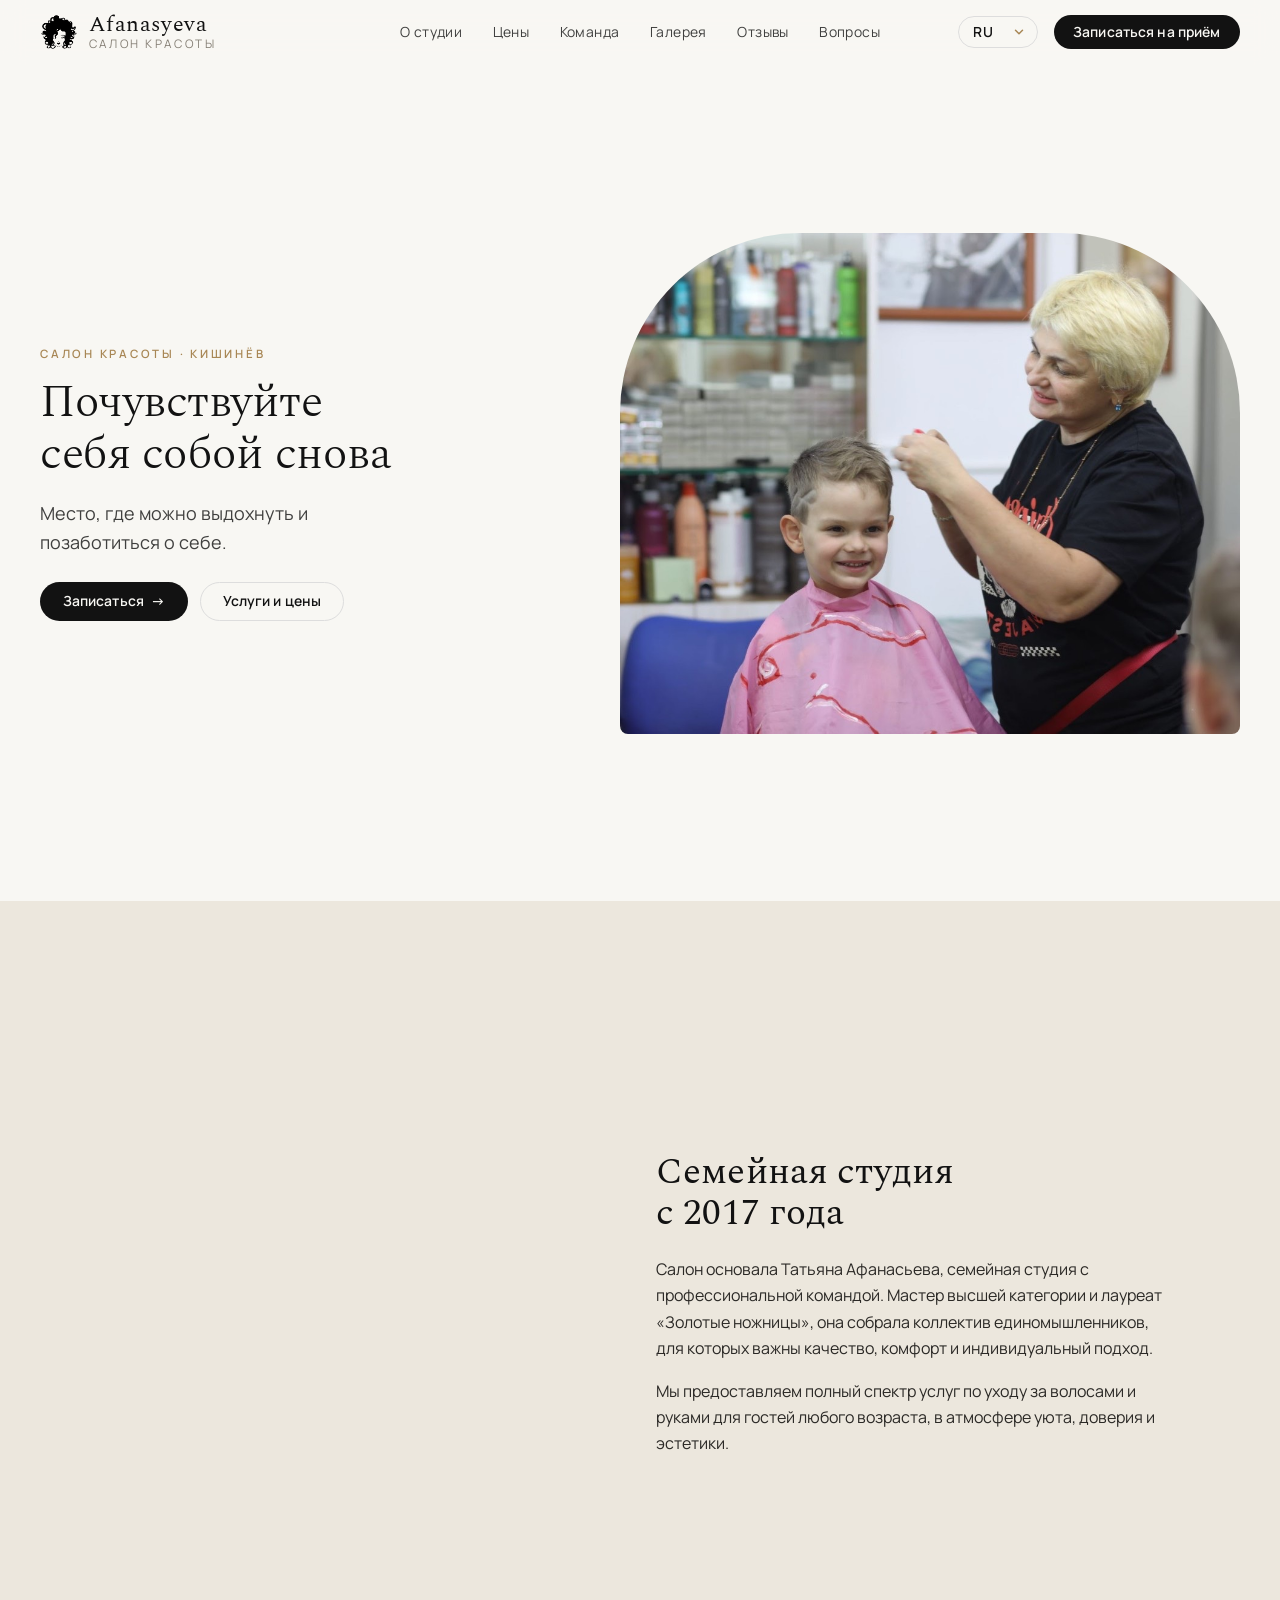
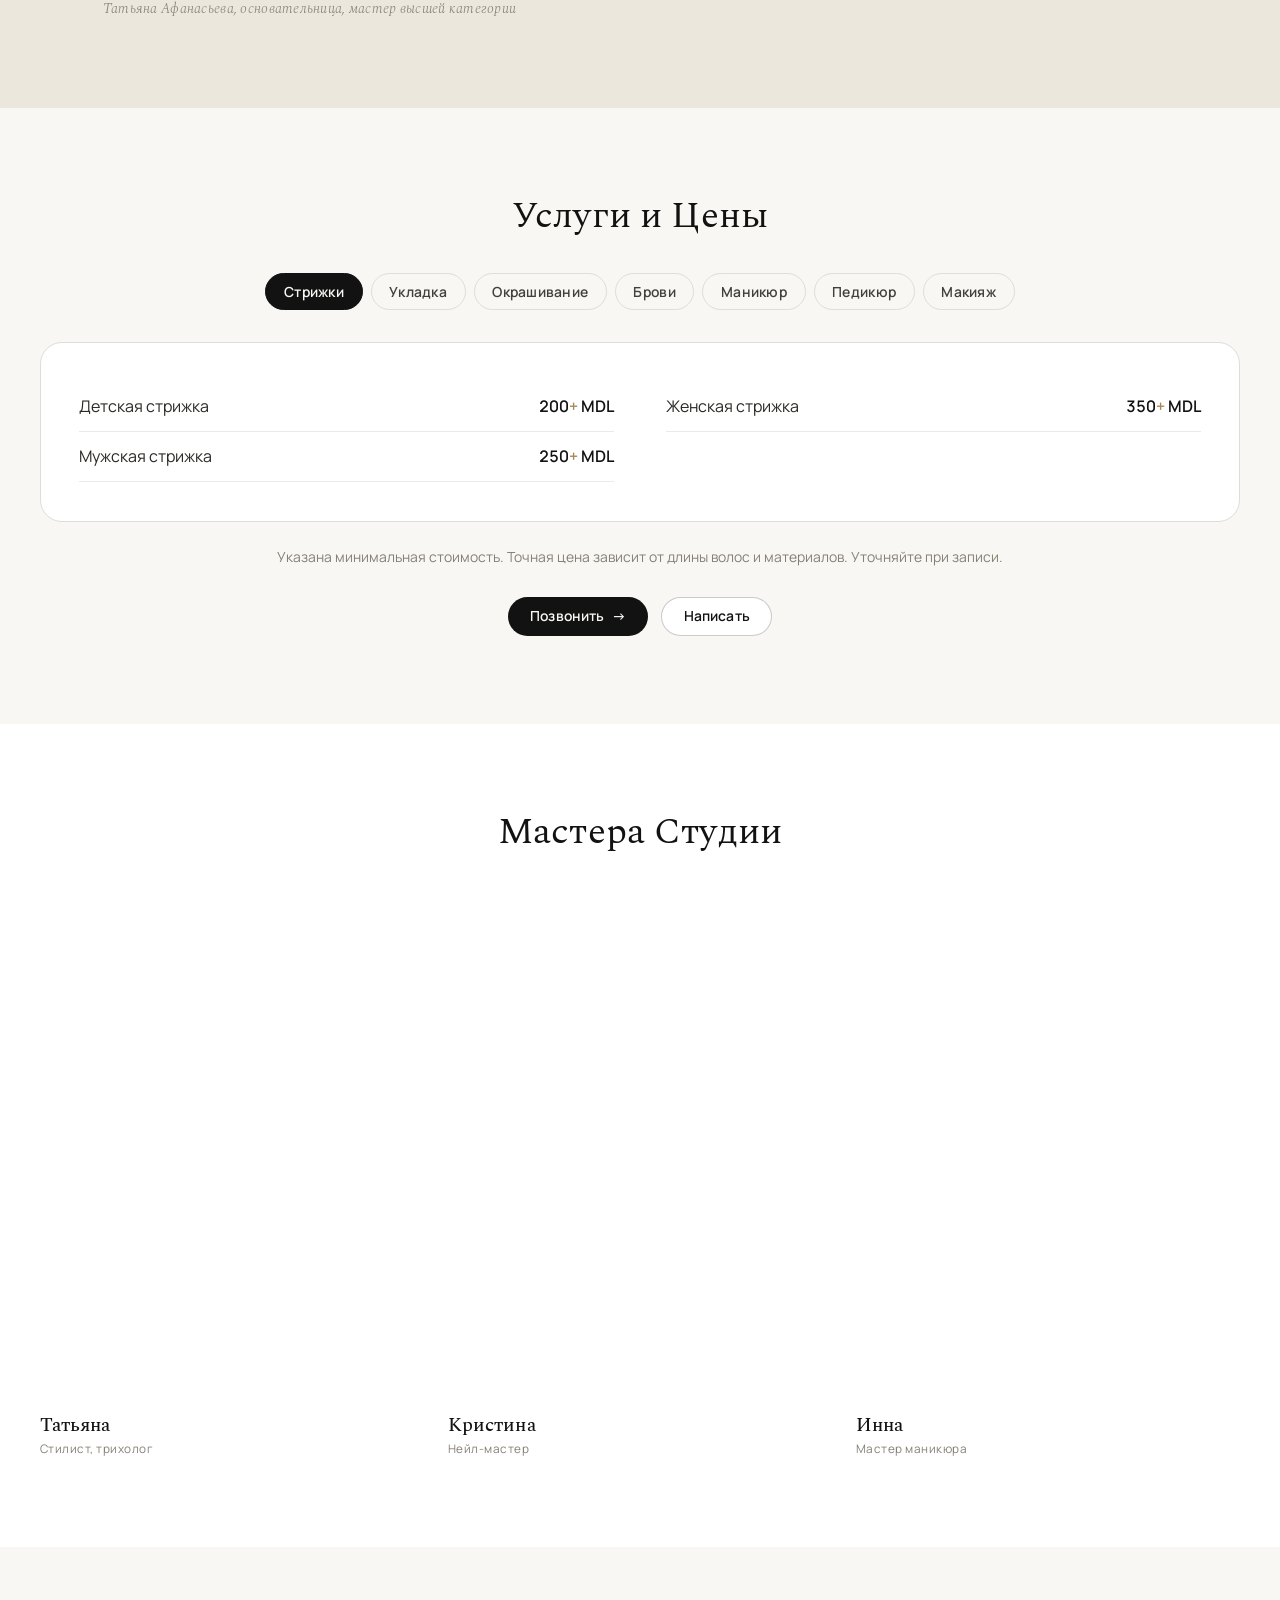
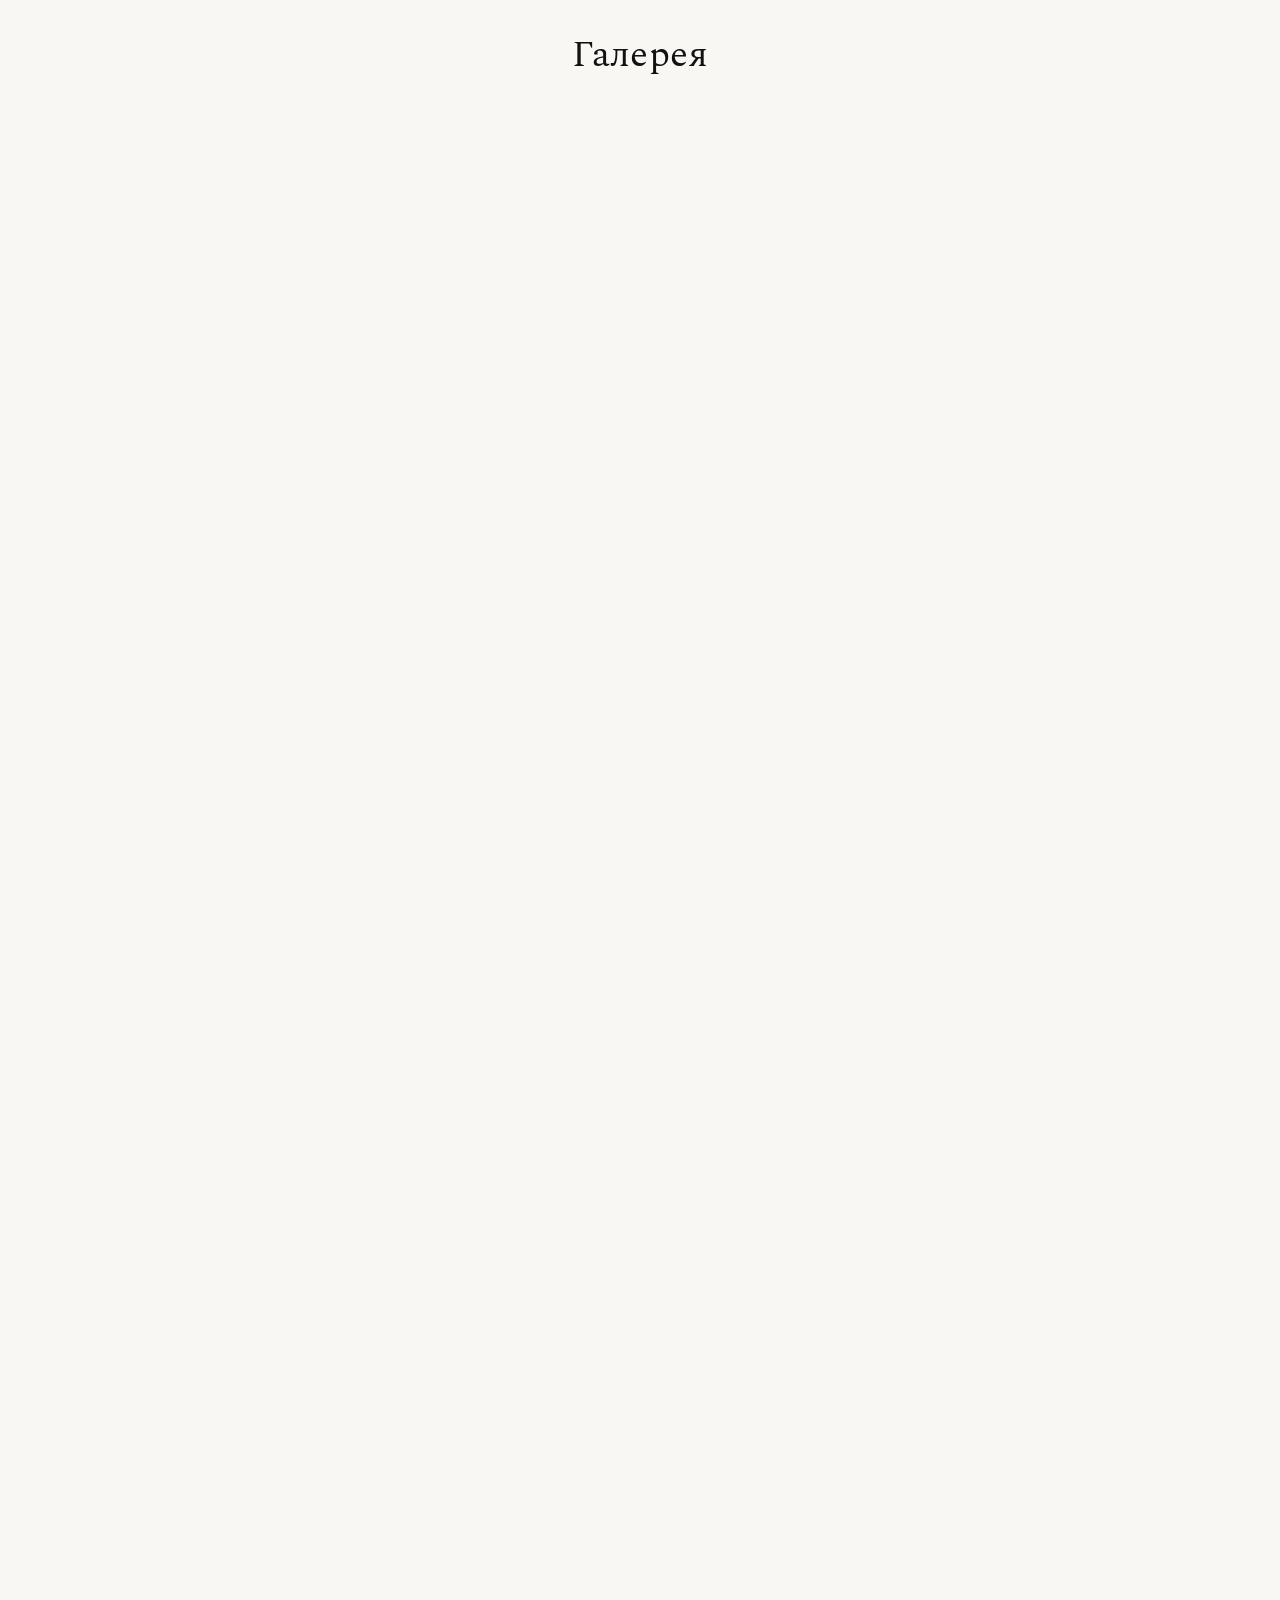
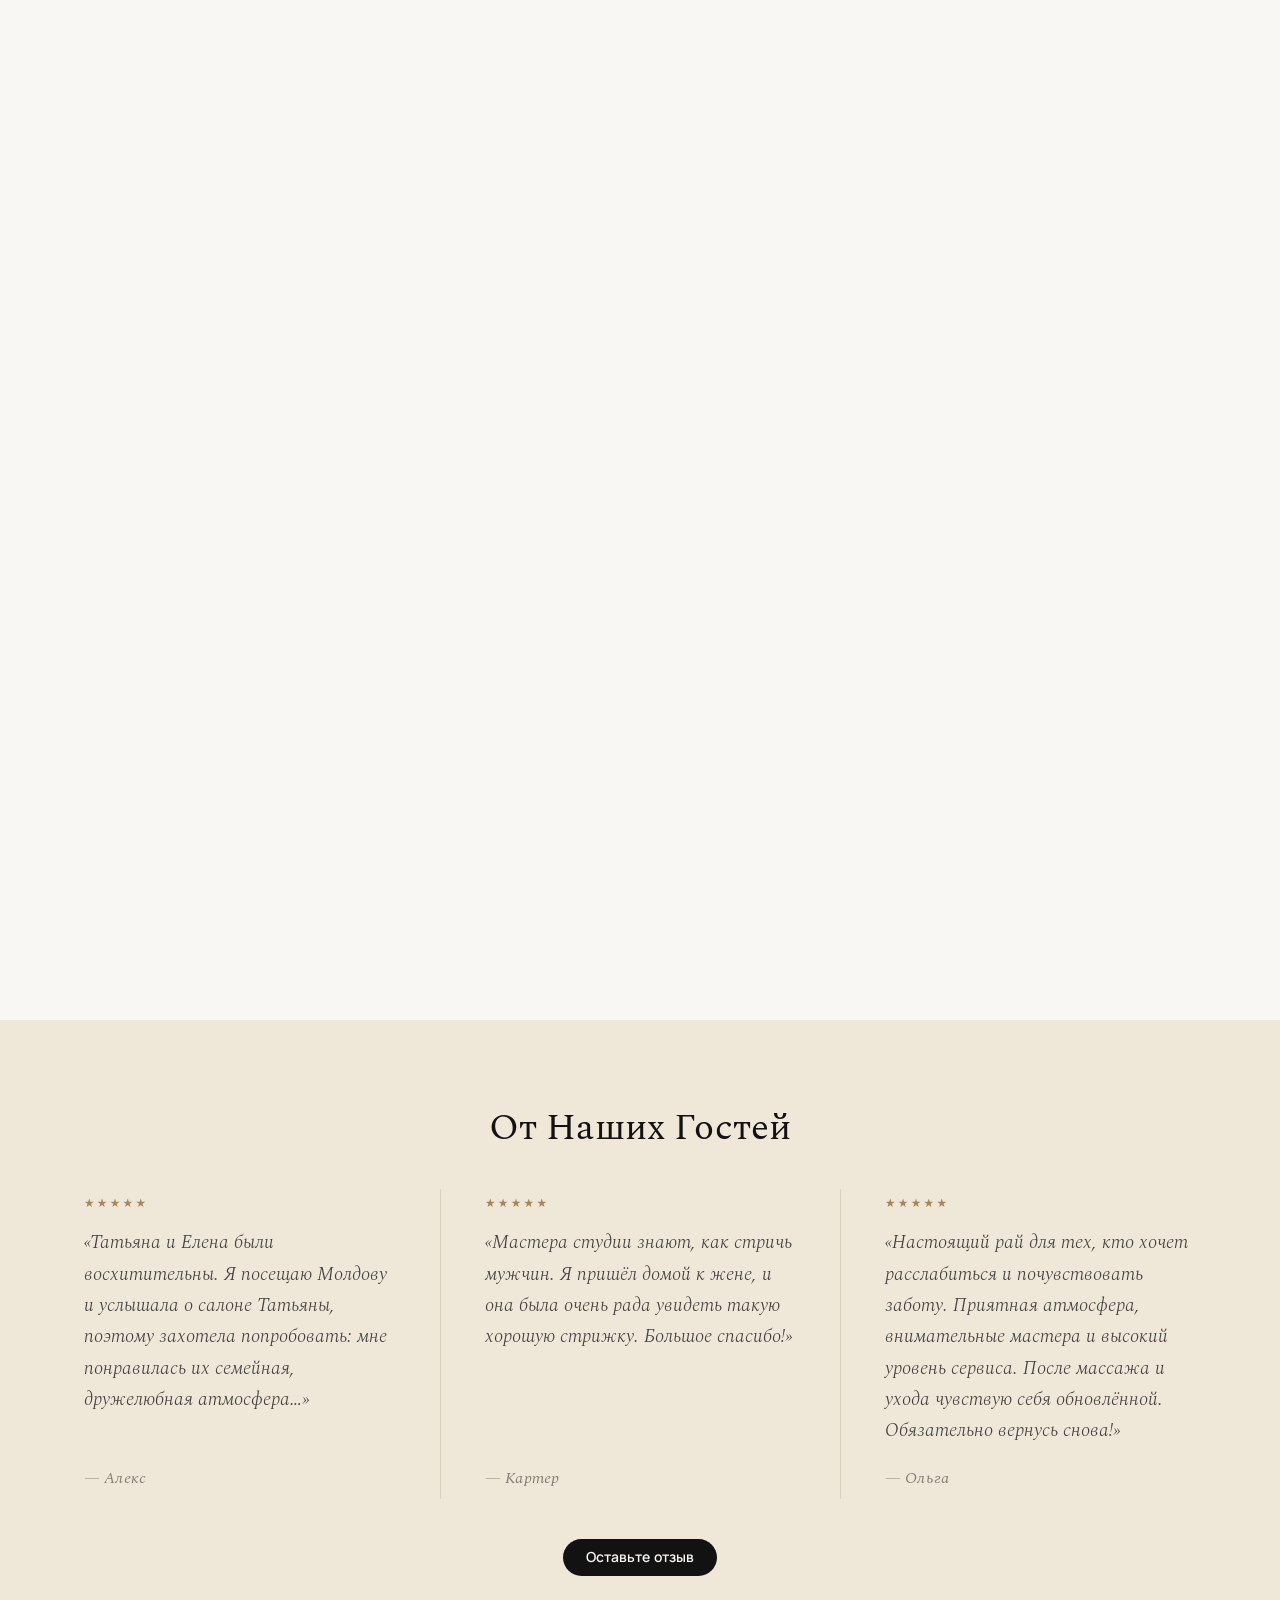
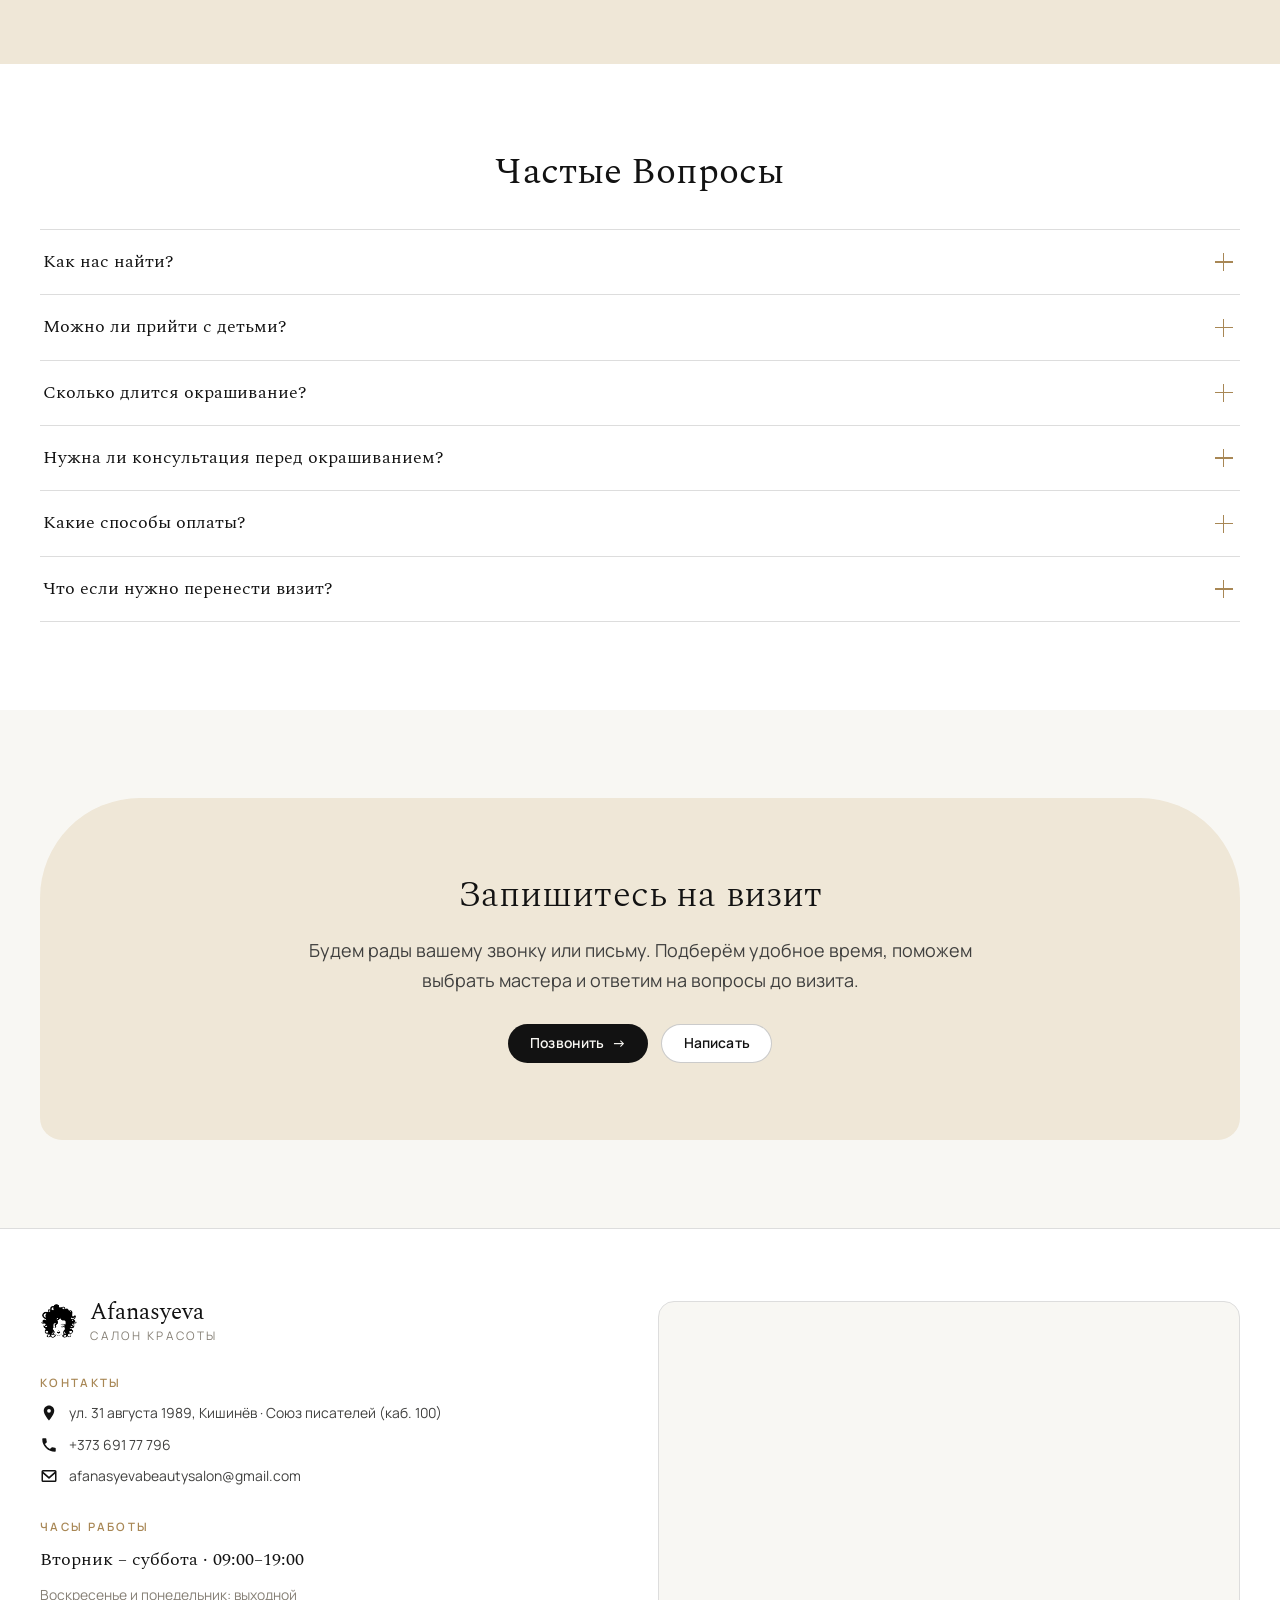
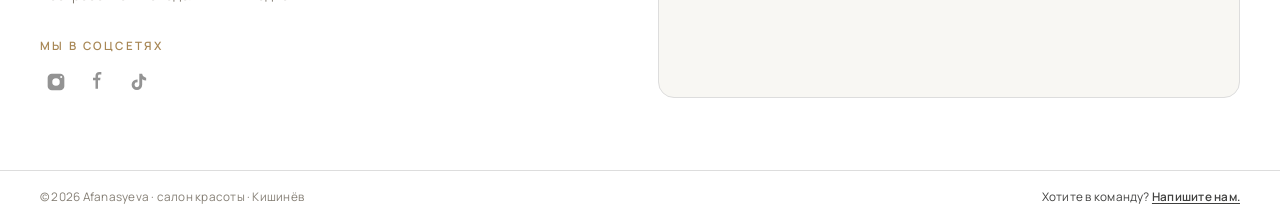
==== commit 330a60f1: "Link the Leave a review button to the Google review page. Point reviews-google at the Afanasyeva g.p" ====
--- a/index.html
+++ b/index.html
@@ -1002,7 +1002,7 @@
   instagram: '', // e.g. 'https://www.instagram.com/yourhandle'
   facebook: '',  // e.g. 'https://www.facebook.com/yourpage'
   tiktok: '',    // e.g. 'https://www.tiktok.com/@yourhandle'
-  googleReview: '', // e.g. 'https://g.page/r/XXXXX/review'
+  googleReview: 'https://g.page/r/CXGWeK6UMR_PEBM/review',
   googleMaps: 'https://maps.app.goo.gl/gVwxx37gpCNpFZhd9',
   googleMapsEmbed: 'https://www.google.com/maps/embed?pb=!1m18!1m12!1m3!1d2719.5777892480155!2d28.8209084!3d47.028892!2m3!1f0!2f0!3f0!3m2!1i1024!2i768!4f13.1!3m3!1m2!1s0x40c97dd168824785%3A0xcf1f3194ae789671!2sAfanasyeva%20Beauty%20Salon!5e0!3m2!1sen!2s!4v1783074330540!5m2!1sen!2s'
 };
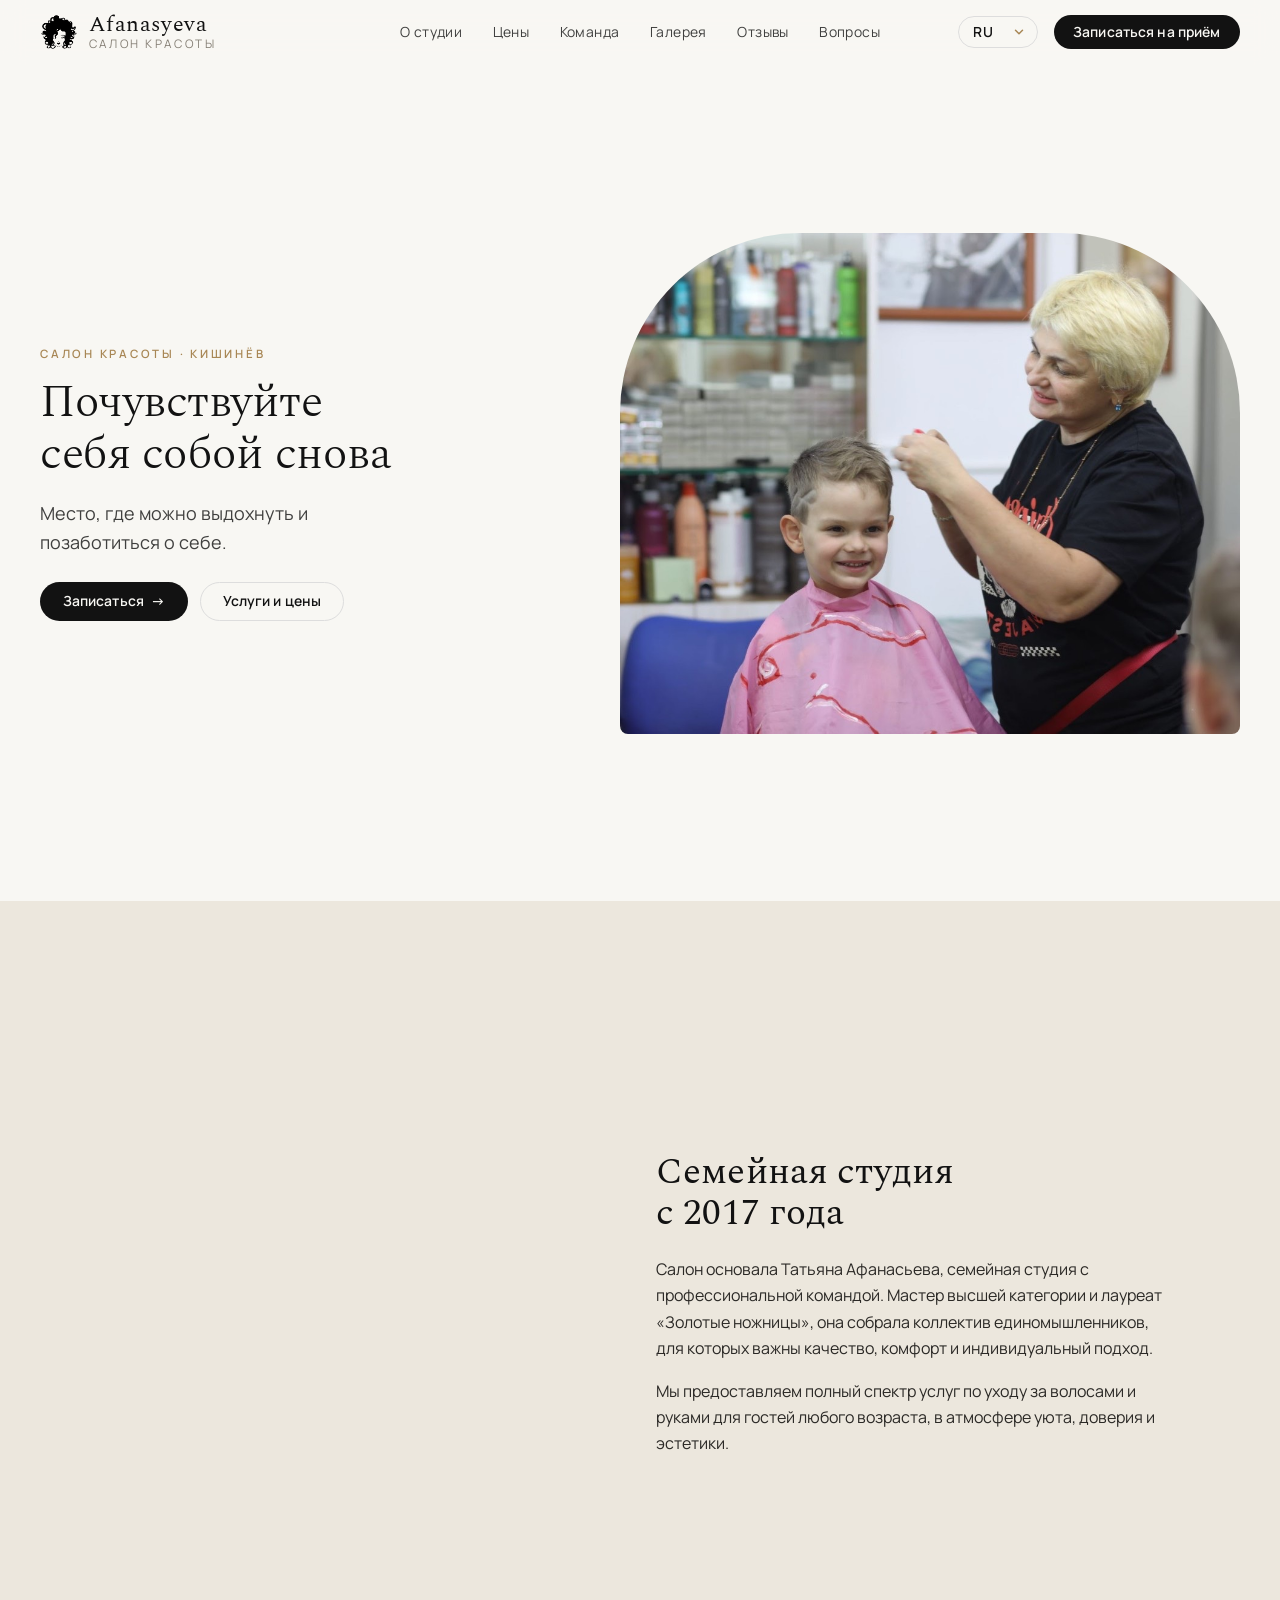
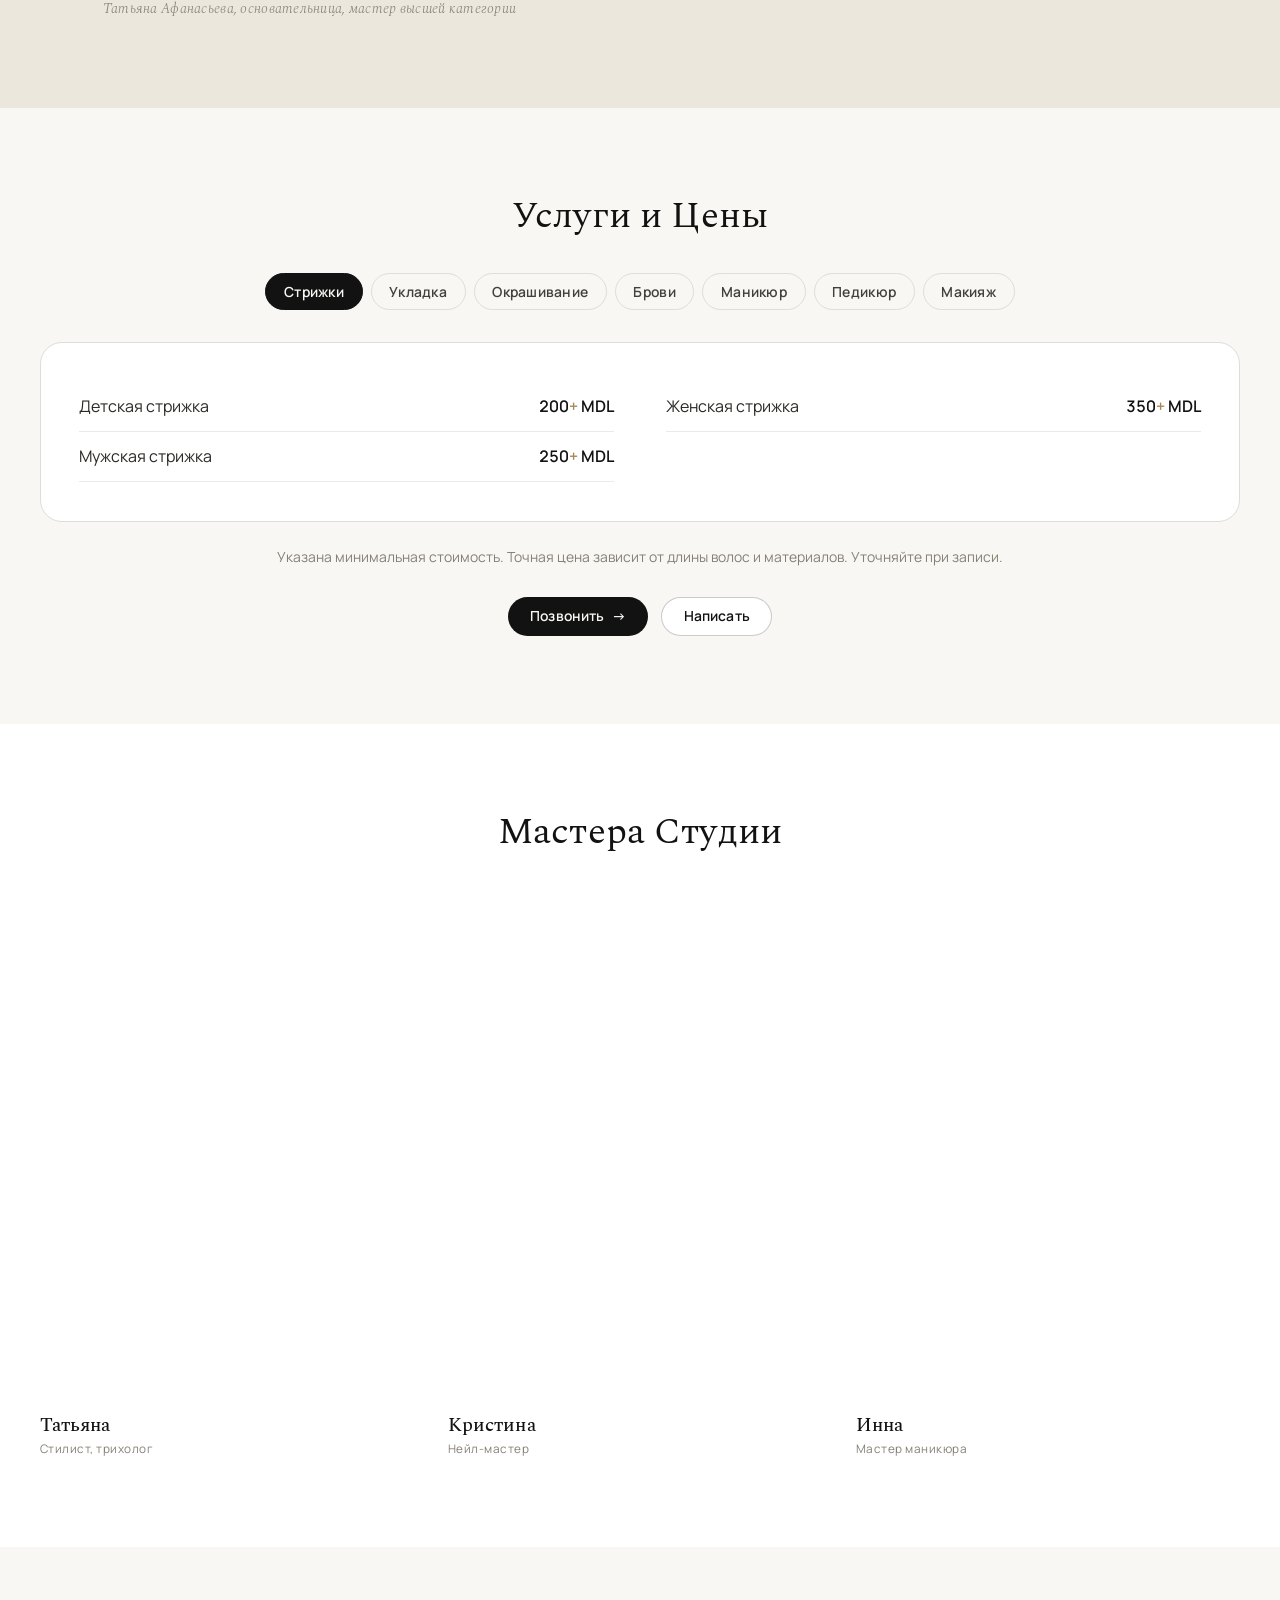
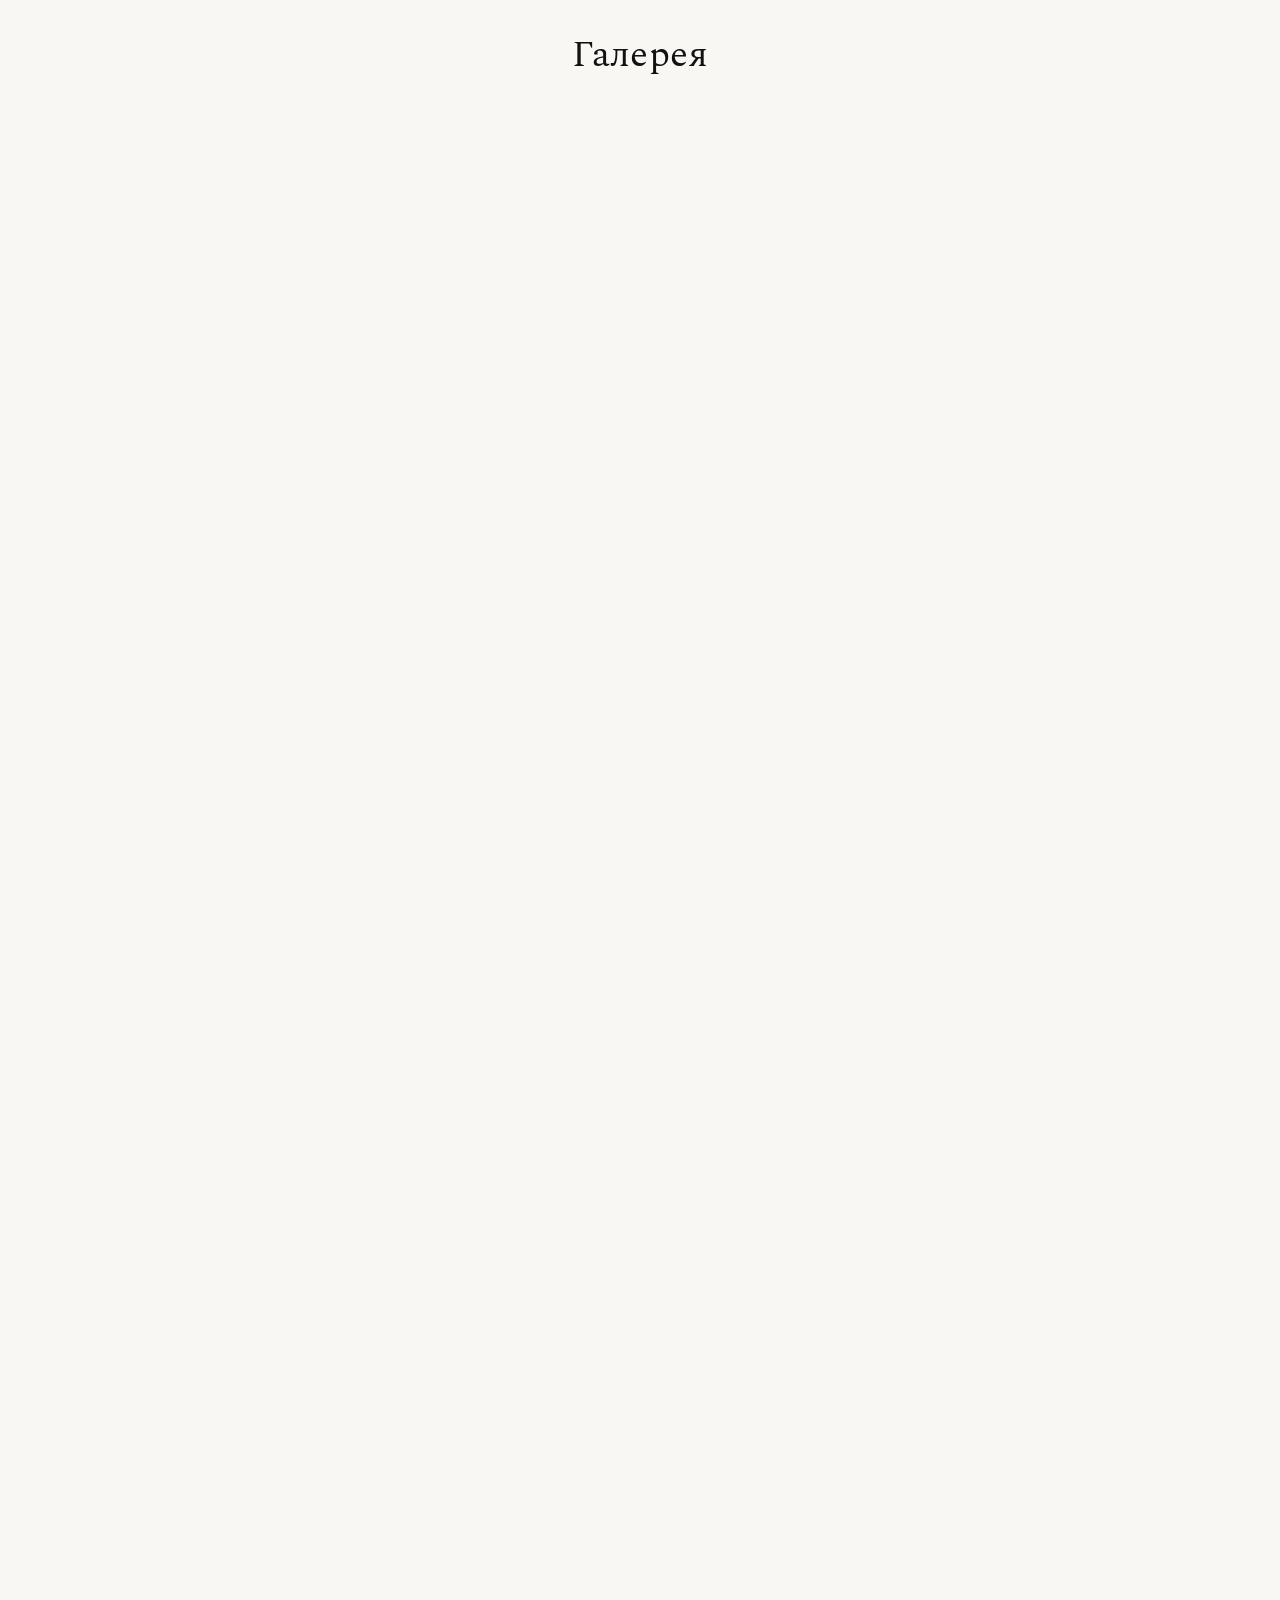
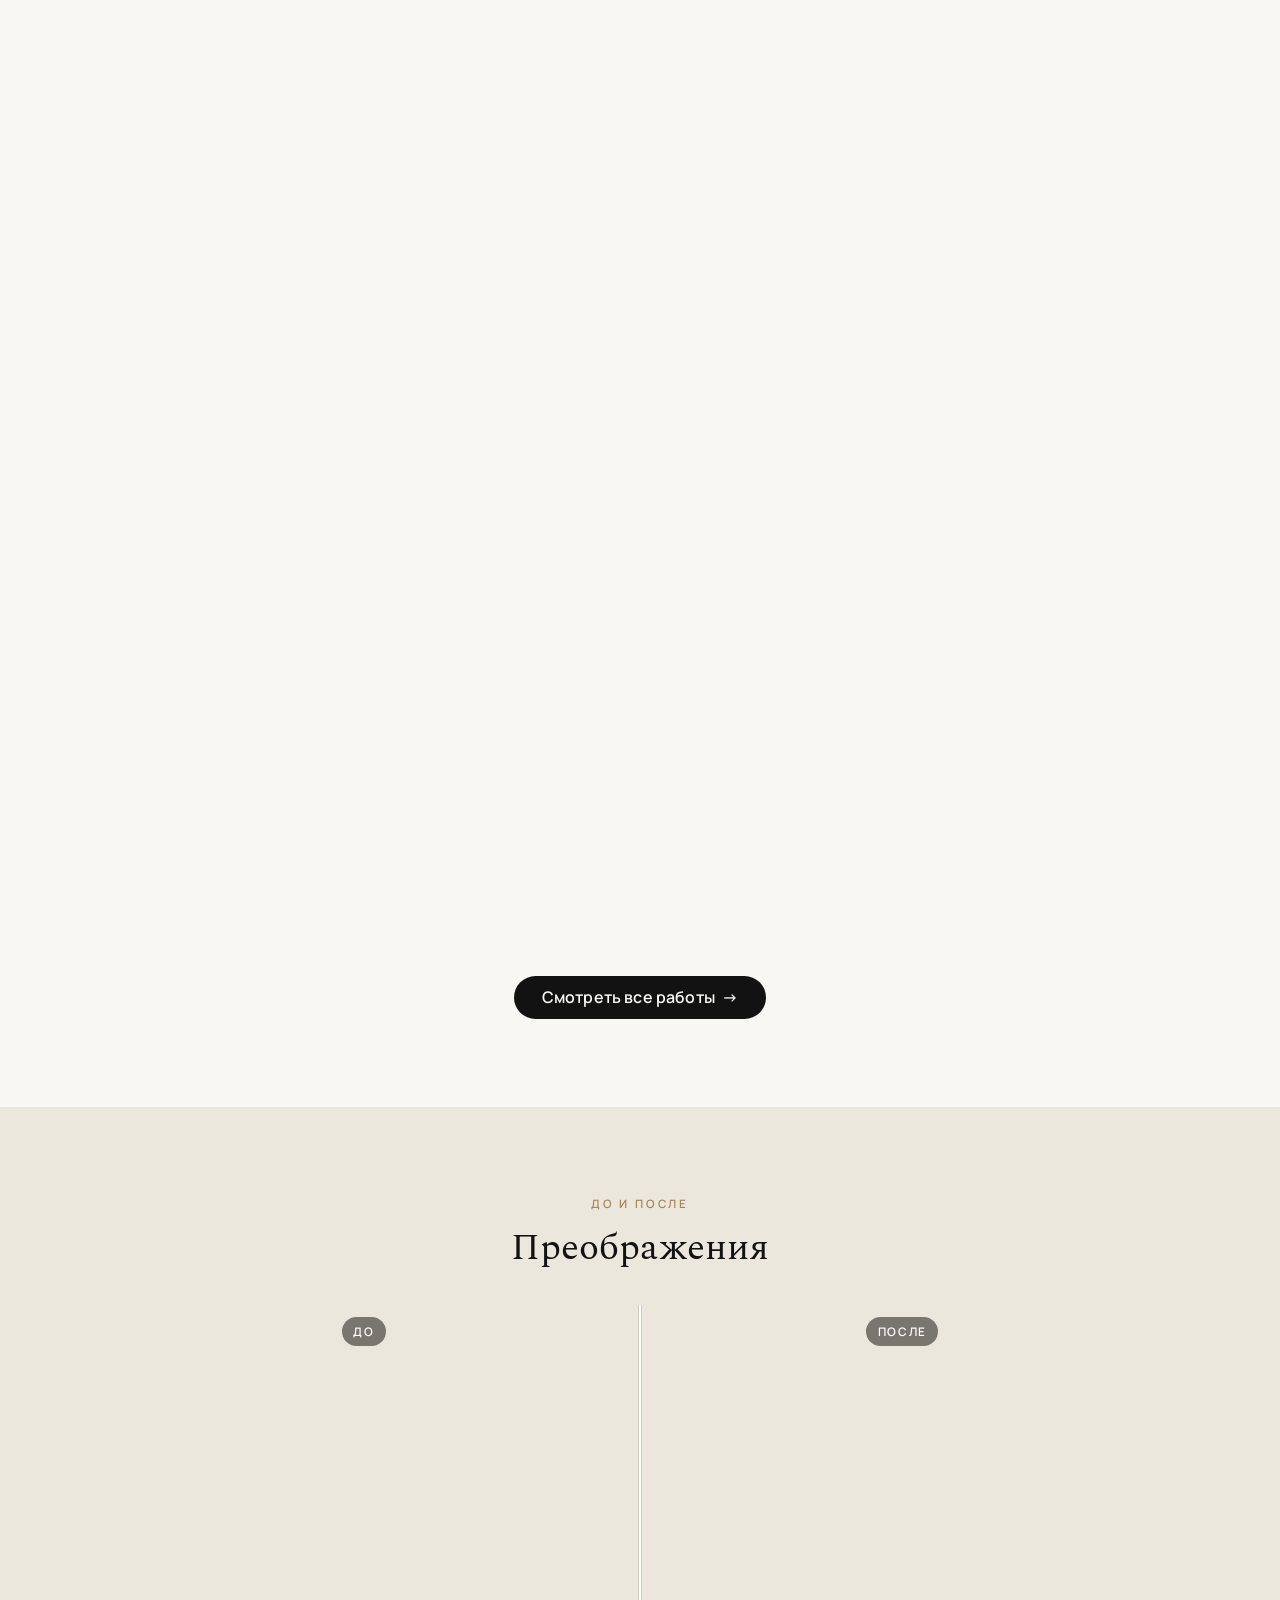
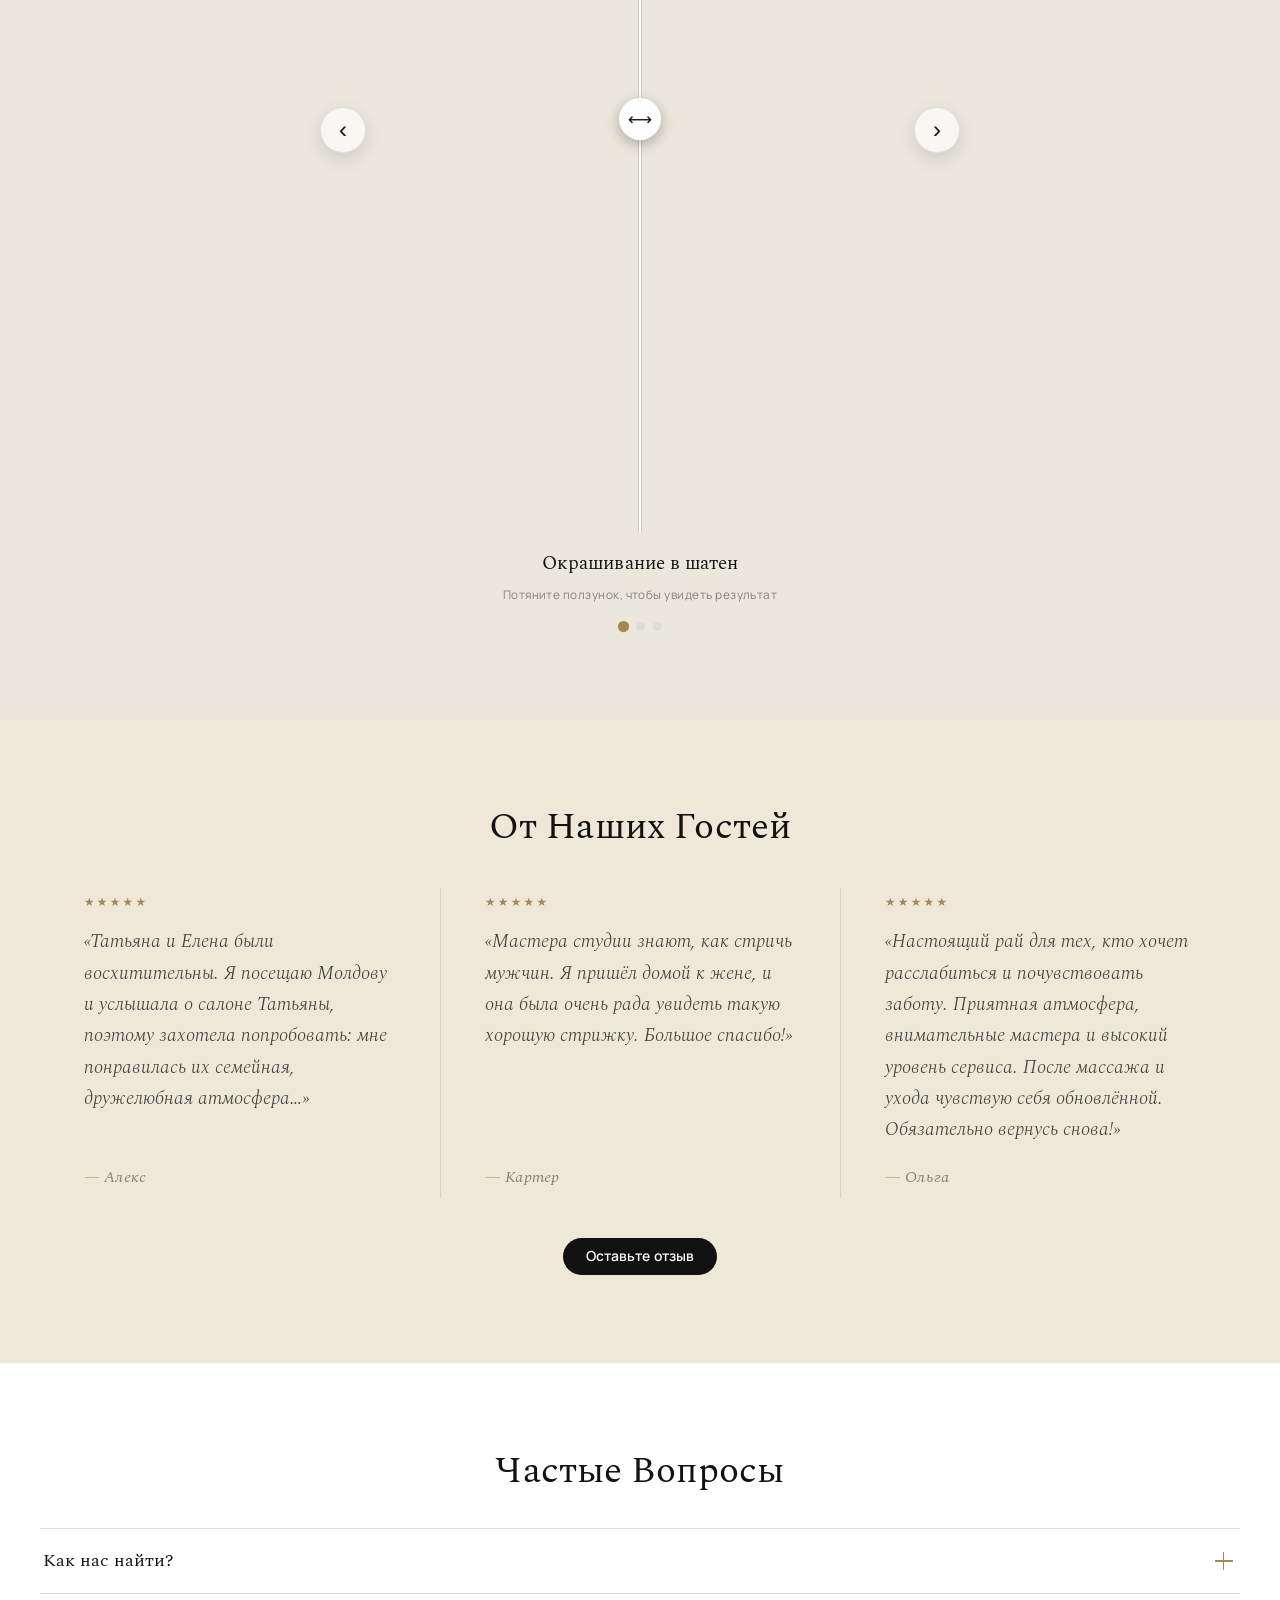
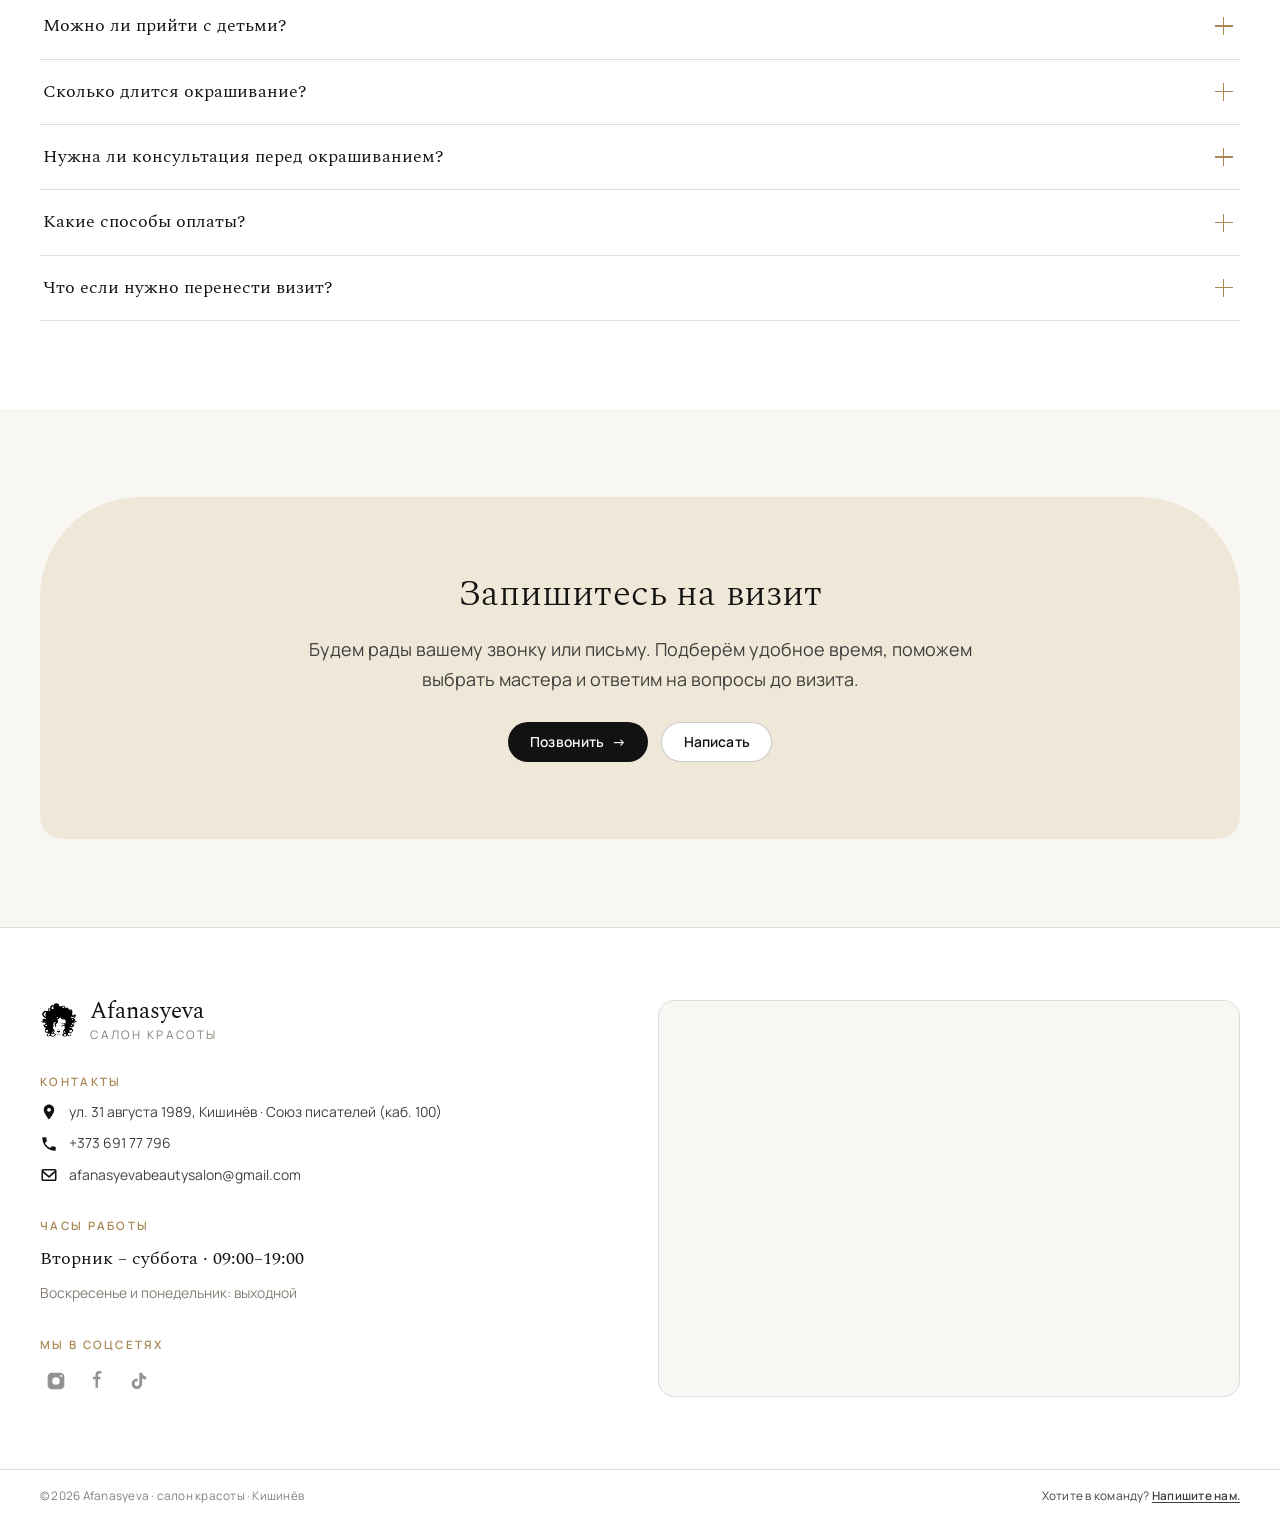
==== commit 3a3a2701: "Add full-gallery catalog modal and before/after slider Gallery - Curate 28 best new salon result pho" ====
--- a/index.html
+++ b/index.html
@@ -593,6 +593,94 @@
     .reveal{opacity:1;transform:none;}
     .panel-nav a,.panel-foot{opacity:1;transform:none;}
   }
+  /* gallery "see all" button */
+  .gallery-more{display:flex;justify-content:center;margin-top:clamp(28px,4vw,44px);}
+  .gallery-more .btn{font-size:var(--fs-body);padding:.7rem 1.7rem;}
+
+  /* ===== Full-catalog modal ===== */
+  .cat-modal{position:fixed;inset:0;z-index:300;display:none;}
+  .cat-modal.open{display:block;}
+  .cat-modal__overlay{position:absolute;inset:0;background:rgba(28,26,23,.72);
+    backdrop-filter:blur(3px);-webkit-backdrop-filter:blur(3px);opacity:0;transition:opacity .3s;}
+  .cat-modal.open .cat-modal__overlay{opacity:1;}
+  .cat-modal__panel{position:absolute;inset:0;display:flex;flex-direction:column;
+    background:var(--cream);transform:translateY(16px);opacity:0;transition:transform .35s,opacity .35s;}
+  .cat-modal.open .cat-modal__panel{transform:none;opacity:1;}
+  .cat-modal__head{position:sticky;top:0;z-index:2;display:flex;align-items:center;justify-content:space-between;
+    gap:1rem;padding:clamp(14px,3vw,22px) var(--pad);background:var(--cream);border-bottom:1px solid var(--line);}
+  .cat-modal__title{font-family:var(--serif);font-size:var(--fs-h3);color:var(--ink);line-height:1.1;}
+  .cat-modal__title small{display:block;font-family:var(--sans);font-size:var(--fs-caption);font-weight:600;
+    letter-spacing:.16em;text-transform:uppercase;color:var(--gold);margin-bottom:.25rem;}
+  .cat-modal__close{flex:none;width:44px;height:44px;border-radius:var(--pill);border:1px solid var(--line);
+    background:transparent;color:var(--ink);font-size:1.2rem;line-height:1;cursor:pointer;display:grid;place-items:center;
+    transition:background .25s,color .25s,border-color .25s;}
+  .cat-modal__scroll{flex:1;overflow-y:auto;-webkit-overflow-scrolling:touch;padding:clamp(16px,3vw,28px) var(--pad) calc(var(--pad) + env(safe-area-inset-bottom,0px));}
+  .cat-grid{max-width:var(--bound);margin-inline:auto;display:grid;gap:clamp(8px,1.4vw,16px);
+    grid-template-columns:repeat(auto-fill,minmax(150px,1fr));}
+  .cat-grid button{padding:0;border:0;background:var(--taupe);cursor:pointer;border-radius:var(--gallery-radius);
+    overflow:hidden;aspect-ratio:3/4;display:block;}
+  .cat-grid img{width:100%;height:100%;object-fit:cover;transition:transform .5s ease;}
+
+  /* lightbox inside modal */
+  .cat-lb{position:absolute;inset:0;z-index:5;display:none;place-items:center;background:rgba(20,18,16,.92);
+    padding:clamp(12px,4vw,48px);}
+  .cat-lb.open{display:grid;}
+  .cat-lb img{max-width:100%;max-height:100%;width:auto;height:auto;object-fit:contain;border-radius:8px;
+    box-shadow:0 20px 60px rgba(0,0,0,.5);}
+  .cat-lb__btn{position:absolute;top:50%;transform:translateY(-50%);width:48px;height:48px;border-radius:var(--pill);
+    border:0;background:rgba(255,255,255,.14);color:#fff;font-size:1.5rem;line-height:1;cursor:pointer;
+    display:grid;place-items:center;transition:background .25s;}
+  .cat-lb__btn--prev{left:clamp(8px,2vw,24px);}
+  .cat-lb__btn--next{right:clamp(8px,2vw,24px);}
+  .cat-lb__close{position:absolute;top:clamp(10px,2vw,20px);right:clamp(10px,2vw,20px);width:44px;height:44px;
+    border-radius:var(--pill);border:0;background:rgba(255,255,255,.14);color:#fff;font-size:1.2rem;cursor:pointer;
+    display:grid;place-items:center;transition:background .25s;}
+  @media(hover:hover){
+    .cat-modal__close:hover{background:var(--ink);color:var(--cream);border-color:var(--ink);}
+    .cat-grid button:hover img{transform:scale(1.05);}
+    .cat-lb__btn:hover,.cat-lb__close:hover{background:rgba(255,255,255,.3);}
+  }
+
+  /* ===== Before / After carousel ===== */
+  .ba{position:relative;max-width:620px;margin-inline:auto;}
+  .ba-viewport{overflow:hidden;border-radius:var(--gallery-radius);}
+  .ba-track{display:flex;transition:transform .45s cubic-bezier(.4,0,.2,1);}
+  .ba-slide{flex:0 0 100%;min-width:0;}
+  .ba-figure{position:relative;margin:0;aspect-ratio:3/4;overflow:hidden;background:var(--taupe);
+    border-radius:var(--gallery-radius);user-select:none;touch-action:pan-y;}
+  .ba-figure img{position:absolute;inset:0;width:100%;height:100%;object-fit:cover;pointer-events:none;}
+  .ba-clip{clip-path:inset(0 calc(100% - var(--pos,50%)) 0 0);}
+  .ba-tag{position:absolute;top:12px;z-index:3;font-family:var(--sans);font-size:var(--fs-caption);font-weight:600;
+    letter-spacing:.14em;text-transform:uppercase;color:#fff;background:rgba(28,26,23,.55);
+    padding:.3rem .7rem;border-radius:var(--pill);pointer-events:none;backdrop-filter:blur(2px);}
+  .ba-tag--before{left:12px;}
+  .ba-tag--after{right:12px;}
+  .ba-handle{position:absolute;top:0;bottom:0;left:var(--pos,50%);width:2px;background:#fff;
+    transform:translateX(-1px);z-index:4;pointer-events:none;box-shadow:0 0 0 1px rgba(0,0,0,.12);}
+  .ba-knob{position:absolute;top:50%;left:50%;transform:translate(-50%,-50%);width:42px;height:42px;border-radius:50%;
+    background:#fff;color:var(--ink);display:grid;place-items:center;font-size:1.05rem;
+    box-shadow:0 4px 14px rgba(0,0,0,.28);}
+  .ba-range{position:absolute;inset:0;width:100%;height:100%;margin:0;opacity:0;cursor:ew-resize;z-index:5;touch-action:pan-y;}
+  .ba-cap{text-align:center;font-family:var(--serif);font-size:var(--fs-h3);color:var(--ink);margin-top:1rem;}
+  .ba-hint{text-align:center;font-size:var(--fs-caption);color:var(--muted);margin-top:.35rem;letter-spacing:.04em;}
+  .ba-arrow{position:absolute;top:calc(50% - 2.4rem);transform:translateY(-50%);z-index:6;width:46px;height:46px;
+    border-radius:var(--pill);border:1px solid var(--line);background:var(--cream);color:var(--ink);
+    font-size:1.5rem;line-height:1;cursor:pointer;display:grid;place-items:center;
+    box-shadow:0 6px 18px rgba(0,0,0,.12);transition:background .25s,color .25s,transform .2s;}
+  .ba-prev{left:-10px;}
+  .ba-next{right:-10px;}
+  .ba-dots{display:flex;justify-content:center;gap:.5rem;margin-top:1.1rem;}
+  .ba-dot{width:9px;height:9px;border-radius:50%;border:0;background:var(--line);cursor:pointer;padding:0;
+    transition:background .25s,transform .25s;}
+  .ba-dot[aria-current="true"]{background:var(--gold);transform:scale(1.25);}
+  @media(hover:hover){
+    .ba-arrow:hover{background:var(--ink);color:var(--cream);}
+  }
+  @media(max-width:560px){
+    .ba-prev{left:2px;} .ba-next{right:2px;}
+    .ba-arrow{width:40px;height:40px;font-size:1.3rem;}
+  }
+
   :focus-visible{outline:2px solid var(--gold);outline-offset:3px;border-radius:4px;}
 
   .skip-link{
@@ -839,6 +927,68 @@
         <figure class="gallery-item"><div class="ph"><img src="Photos/toes.jpg" alt="Педикюр, французский маникюр" width="870" height="774" loading="lazy" decoding="async"></div></figure>
       </div>
     </div>
+    <div class="gallery-more">
+      <button type="button" class="btn btn-primary" id="gallery-more-btn" aria-haspopup="dialog" aria-controls="catalog-modal">
+        <span data-i18n="gal_more">Смотреть все работы</span> <span class="arr">→</span>
+      </button>
+    </div>
+  </div>
+</section>
+
+<!-- BEFORE / AFTER -->
+<section class="section band-taupe" id="before-after">
+  <div class="wrap reveal">
+    <div class="center section-head">
+      <p class="eyebrow" data-i18n="ba_eyebrow">До и после</p>
+      <h2 data-i18n="ba_title">Преображения</h2>
+    </div>
+    <div class="ba" aria-roledescription="carousel" aria-label="До и после">
+      <button type="button" class="ba-arrow ba-prev" aria-label="Предыдущий пример" data-i18n-aria="ba_prev">‹</button>
+      <div class="ba-viewport">
+        <div class="ba-track" id="ba-track">
+
+          <div class="ba-slide" role="group" aria-roledescription="slide">
+            <figure class="ba-figure" style="--pos:50%">
+              <img src="Photos/ba1-after.jpg" alt="После: окрашивание в насыщенный шатен" width="1200" height="1596" loading="lazy" decoding="async">
+              <img class="ba-clip" src="Photos/ba1-before.jpg" alt="До: седина и отросшие корни" width="1200" height="1596" loading="lazy" decoding="async">
+              <span class="ba-tag ba-tag--before" data-i18n="ba_before">До</span>
+              <span class="ba-tag ba-tag--after" data-i18n="ba_after">После</span>
+              <span class="ba-handle" aria-hidden="true"><span class="ba-knob">⟷</span></span>
+              <input type="range" class="ba-range" min="0" max="100" value="50" aria-label="Сравнение до и после" data-i18n-aria="ba_compare">
+            </figure>
+            <figcaption class="ba-cap" data-i18n="ba1_cap">Окрашивание в шатен</figcaption>
+          </div>
+
+          <div class="ba-slide" role="group" aria-roledescription="slide">
+            <figure class="ba-figure" style="--pos:50%">
+              <img src="Photos/ba2-after.jpg" alt="После: блонд-балаяж с мягкими локонами" width="1200" height="1596" loading="lazy" decoding="async">
+              <img class="ba-clip" src="Photos/ba2-before.jpg" alt="До: отросшее окрашивание и седина" width="1200" height="1596" loading="lazy" decoding="async">
+              <span class="ba-tag ba-tag--before" data-i18n="ba_before">До</span>
+              <span class="ba-tag ba-tag--after" data-i18n="ba_after">После</span>
+              <span class="ba-handle" aria-hidden="true"><span class="ba-knob">⟷</span></span>
+              <input type="range" class="ba-range" min="0" max="100" value="50" aria-label="Сравнение до и после" data-i18n-aria="ba_compare">
+            </figure>
+            <figcaption class="ba-cap" data-i18n="ba2_cap">Осветление и балаяж</figcaption>
+          </div>
+
+          <div class="ba-slide" role="group" aria-roledescription="slide">
+            <figure class="ba-figure" style="--pos:50%">
+              <img src="Photos/ba3-after.jpg" alt="После: стрижка и медное каре" width="1200" height="1596" loading="lazy" decoding="async">
+              <img class="ba-clip" src="Photos/ba3-before.jpg" alt="До: длинные волосы, тусклый блонд" width="1200" height="1596" loading="lazy" decoding="async">
+              <span class="ba-tag ba-tag--before" data-i18n="ba_before">До</span>
+              <span class="ba-tag ba-tag--after" data-i18n="ba_after">После</span>
+              <span class="ba-handle" aria-hidden="true"><span class="ba-knob">⟷</span></span>
+              <input type="range" class="ba-range" min="0" max="100" value="50" aria-label="Сравнение до и после" data-i18n-aria="ba_compare">
+            </figure>
+            <figcaption class="ba-cap" data-i18n="ba3_cap">Стрижка и медное окрашивание</figcaption>
+          </div>
+
+        </div>
+      </div>
+      <button type="button" class="ba-arrow ba-next" aria-label="Следующий пример" data-i18n-aria="ba_next">›</button>
+      <p class="ba-hint" data-i18n="ba_hint">Потяните ползунок, чтобы увидеть результат</p>
+      <div class="ba-dots" id="ba-dots" role="tablist" aria-label="Выбор примера"></div>
+    </div>
   </div>
 </section>
 
@@ -994,6 +1144,58 @@
   </div>
 </footer>
 
+<!-- FULL GALLERY CATALOG MODAL -->
+<div class="cat-modal" id="catalog-modal" role="dialog" aria-modal="true" aria-labelledby="catalog-title" hidden>
+  <div class="cat-modal__overlay" data-cat-close></div>
+  <div class="cat-modal__panel">
+    <div class="cat-modal__head">
+      <h2 class="cat-modal__title" id="catalog-title">
+        <small data-i18n="gal_eyebrow">Работы</small>
+        <span data-i18n="gal_all_title">Все работы</span>
+      </h2>
+      <button type="button" class="cat-modal__close" data-cat-close aria-label="Закрыть" data-i18n-aria="gal_close">✕</button>
+    </div>
+    <div class="cat-modal__scroll">
+      <div class="cat-grid" id="cat-grid">
+      <button type="button" class="cat-thumb" data-full="Photos/work01.jpg" data-alt="Укладка и окрашивание, стрижка пикси"><img src="Photos/work01.jpg" alt="Укладка и окрашивание, стрижка пикси" width="1100" height="1462" loading="lazy" decoding="async"></button>
+      <button type="button" class="cat-thumb" data-full="Photos/work02.jpg" data-alt="Стрижка каре, холодный блонд"><img src="Photos/work02.jpg" alt="Стрижка каре, холодный блонд" width="1100" height="1462" loading="lazy" decoding="async"></button>
+      <button type="button" class="cat-thumb" data-full="Photos/work03.jpg" data-alt="Каре, тёплый шатен"><img src="Photos/work03.jpg" alt="Каре, тёплый шатен" width="1100" height="1462" loading="lazy" decoding="async"></button>
+      <button type="button" class="cat-thumb" data-full="Photos/work04.jpg" data-alt="Стрижка пикси, блонд"><img src="Photos/work04.jpg" alt="Стрижка пикси, блонд" width="1100" height="1462" loading="lazy" decoding="async"></button>
+      <button type="button" class="cat-thumb" data-full="Photos/work05.jpg" data-alt="Окрашивание и мягкие локоны"><img src="Photos/work05.jpg" alt="Окрашивание и мягкие локоны" width="1100" height="1462" loading="lazy" decoding="async"></button>
+      <button type="button" class="cat-thumb" data-full="Photos/work06.jpg" data-alt="Короткая стрижка, платиновый блонд"><img src="Photos/work06.jpg" alt="Короткая стрижка, платиновый блонд" width="1100" height="1462" loading="lazy" decoding="async"></button>
+      <button type="button" class="cat-thumb" data-full="Photos/work07.jpg" data-alt="Яркое окрашивание, медный пикси"><img src="Photos/work07.jpg" alt="Яркое окрашивание, медный пикси" width="1100" height="1462" loading="lazy" decoding="async"></button>
+      <button type="button" class="cat-thumb" data-full="Photos/work08.jpg" data-alt="Каре, пепельный блонд"><img src="Photos/work08.jpg" alt="Каре, пепельный блонд" width="1100" height="1462" loading="lazy" decoding="async"></button>
+      <button type="button" class="cat-thumb" data-full="Photos/work09.jpg" data-alt="Каре, глянцевый шатен"><img src="Photos/work09.jpg" alt="Каре, глянцевый шатен" width="1100" height="1462" loading="lazy" decoding="async"></button>
+      <button type="button" class="cat-thumb" data-full="Photos/work10.jpg" data-alt="Окрашивание в медь, длинные волосы"><img src="Photos/work10.jpg" alt="Окрашивание в медь, длинные волосы" width="1100" height="1462" loading="lazy" decoding="async"></button>
+      <button type="button" class="cat-thumb" data-full="Photos/work11.jpg" data-alt="Каре, блеск и уход"><img src="Photos/work11.jpg" alt="Каре, блеск и уход" width="1100" height="1462" loading="lazy" decoding="async"></button>
+      <button type="button" class="cat-thumb" data-full="Photos/work12.jpg" data-alt="Объёмная укладка, медный блонд"><img src="Photos/work12.jpg" alt="Объёмная укладка, медный блонд" width="1100" height="1462" loading="lazy" decoding="async"></button>
+      <button type="button" class="cat-thumb" data-full="Photos/work13.jpg" data-alt="Стрижка пикси, медь"><img src="Photos/work13.jpg" alt="Стрижка пикси, медь" width="1100" height="1462" loading="lazy" decoding="async"></button>
+      <button type="button" class="cat-thumb" data-full="Photos/work14.jpg" data-alt="Асимметричное каре, шатен"><img src="Photos/work14.jpg" alt="Асимметричное каре, шатен" width="1100" height="1462" loading="lazy" decoding="async"></button>
+      <button type="button" class="cat-thumb" data-full="Photos/work15.jpg" data-alt="Короткая стрижка, тёмный шатен"><img src="Photos/work15.jpg" alt="Короткая стрижка, тёмный шатен" width="1100" height="1462" loading="lazy" decoding="async"></button>
+      <button type="button" class="cat-thumb" data-full="Photos/work16.jpg" data-alt="Пикси, тёплый блонд"><img src="Photos/work16.jpg" alt="Пикси, тёплый блонд" width="1100" height="1462" loading="lazy" decoding="async"></button>
+      <button type="button" class="cat-thumb" data-full="Photos/work17.jpg" data-alt="Пикси, клубничный блонд"><img src="Photos/work17.jpg" alt="Пикси, клубничный блонд" width="1100" height="1462" loading="lazy" decoding="async"></button>
+      <button type="button" class="cat-thumb" data-full="Photos/work18.jpg" data-alt="Стрижка пикси, блонд"><img src="Photos/work18.jpg" alt="Стрижка пикси, блонд" width="1100" height="1462" loading="lazy" decoding="async"></button>
+      <button type="button" class="cat-thumb" data-full="Photos/work19.jpg" data-alt="Короткая стрижка, платина"><img src="Photos/work19.jpg" alt="Короткая стрижка, платина" width="1100" height="1462" loading="lazy" decoding="async"></button>
+      <button type="button" class="cat-thumb" data-full="Photos/work20.jpg" data-alt="Медный пикси, вид сзади"><img src="Photos/work20.jpg" alt="Медный пикси, вид сзади" width="1100" height="1462" loading="lazy" decoding="async"></button>
+      <button type="button" class="cat-thumb" data-full="Photos/work21.jpg" data-alt="Длинные волосы, шатен"><img src="Photos/work21.jpg" alt="Длинные волосы, шатен" width="1100" height="1462" loading="lazy" decoding="async"></button>
+      <button type="button" class="cat-thumb" data-full="Photos/work22.jpg" data-alt="Каре, шатен, вид сзади"><img src="Photos/work22.jpg" alt="Каре, шатен, вид сзади" width="1100" height="1462" loading="lazy" decoding="async"></button>
+      <button type="button" class="cat-thumb" data-full="Photos/work23.jpg" data-alt="Каре, медь, вид сзади"><img src="Photos/work23.jpg" alt="Каре, медь, вид сзади" width="1100" height="1462" loading="lazy" decoding="async"></button>
+      <button type="button" class="cat-thumb" data-full="Photos/work24.jpg" data-alt="Каре, блонд, вид сзади"><img src="Photos/work24.jpg" alt="Каре, блонд, вид сзади" width="1100" height="1462" loading="lazy" decoding="async"></button>
+      <button type="button" class="cat-thumb" data-full="Photos/work25.jpg" data-alt="Каре, блонд, вид сзади"><img src="Photos/work25.jpg" alt="Каре, блонд, вид сзади" width="1100" height="1462" loading="lazy" decoding="async"></button>
+      <button type="button" class="cat-thumb" data-full="Photos/work26.jpg" data-alt="Балаяж, блонд, локоны"><img src="Photos/work26.jpg" alt="Балаяж, блонд, локоны" width="1100" height="1462" loading="lazy" decoding="async"></button>
+      <button type="button" class="cat-thumb" data-full="Photos/work27.jpg" data-alt="Каре с объёмом, блонд"><img src="Photos/work27.jpg" alt="Каре с объёмом, блонд" width="1100" height="1462" loading="lazy" decoding="async"></button>
+      <button type="button" class="cat-thumb" data-full="Photos/work28.jpg" data-alt="Объёмная укладка, короткая стрижка"><img src="Photos/work28.jpg" alt="Объёмная укладка, короткая стрижка" width="1100" height="1462" loading="lazy" decoding="async"></button>
+      </div>
+    </div>
+    <div class="cat-lb" id="cat-lb" aria-hidden="true">
+      <button type="button" class="cat-lb__close" data-lb-close aria-label="Закрыть" data-i18n-aria="gal_close">✕</button>
+      <button type="button" class="cat-lb__btn cat-lb__btn--prev" data-lb-prev aria-label="Предыдущее фото" data-i18n-aria="ba_prev">‹</button>
+      <img id="cat-lb-img" src="" alt="">
+      <button type="button" class="cat-lb__btn cat-lb__btn--next" data-lb-next aria-label="Следующее фото" data-i18n-aria="ba_next">›</button>
+    </div>
+  </div>
+</div>
+
 <script>
 /* Set your live domain here before deploy, e.g. 'https://afanasyeva.md' */
 const SITE = {
@@ -1035,6 +1237,11 @@
     team_eyebrow:"Команда", team_title:"Мастера Студии",
     m1_name:"Татьяна", m1_role:"Стилист, трихолог", m2_name:"Кристина", m2_role:"Нейл-мастер", m3_name:"Инна", m3_role:"Мастер маникюра",
     gal_eyebrow:"Работы", gal_title:"Галерея", hint:"листайте в сторону →",
+    gal_more:"Смотреть все работы", gal_all_title:"Все работы", gal_close:"Закрыть",
+    ba_eyebrow:"До и после", ba_title:"Преображения", ba_before:"До", ba_after:"После",
+    ba_hint:"Потяните ползунок, чтобы увидеть результат", ba_compare:"Сравнение до и после",
+    ba_prev:"Предыдущий пример", ba_next:"Следующий пример",
+    ba1_cap:"Окрашивание в шатен", ba2_cap:"Осветление и балаяж", ba3_cap:"Стрижка и медное окрашивание",
     rev_eyebrow:"Отзывы", rev_title:"От Наших Гостей",
     rev1_text:"«Татьяна и Елена были восхитительны. Я посещаю Молдову и услышала о салоне Татьяны, поэтому захотела попробовать: мне понравилась их семейная, дружелюбная атмосфера…»",
     rev1_author:"Алекс",
@@ -1085,6 +1292,11 @@
     team_eyebrow:"The team", team_title:"Our Masters",
     m1_name:"Tatiana", m1_role:"Stylist & trichologist", m2_name:"Kristina", m2_role:"Nail artist", m3_name:"Inna", m3_role:"Manicurist",
     gal_eyebrow:"Our work", gal_title:"Gallery", hint:"scroll sideways →",
+    gal_more:"View all work", gal_all_title:"All work", gal_close:"Close",
+    ba_eyebrow:"Before & after", ba_title:"Transformations", ba_before:"Before", ba_after:"After",
+    ba_hint:"Drag the slider to reveal the result", ba_compare:"Before and after comparison",
+    ba_prev:"Previous example", ba_next:"Next example",
+    ba1_cap:"Colour to brunette", ba2_cap:"Lightening & balayage", ba3_cap:"Cut & copper colour",
     rev_eyebrow:"Reviews", rev_title:"From Our Guests",
     rev1_text:"“Tatiana and Elena were wonderful. I was visiting Moldova and heard about Tatiana's salon. I wanted to try it because I loved their warm, family atmosphere…”",
     rev1_author:"Alex",
@@ -1135,6 +1347,11 @@
     team_eyebrow:"Echipa", team_title:"Maeștrii Noștri",
     m1_name:"Tatiana", m1_role:"Stilistă, tricholog", m2_name:"Kristina", m2_role:"Tehnician unghii", m3_name:"Inna", m3_role:"Manichiuristă",
     gal_eyebrow:"Lucrări", gal_title:"Galerie", hint:"derulați lateral →",
+    gal_more:"Vedeți toate lucrările", gal_all_title:"Toate lucrările", gal_close:"Închide",
+    ba_eyebrow:"Înainte și după", ba_title:"Transformări", ba_before:"Înainte", ba_after:"După",
+    ba_hint:"Trageți cursorul pentru a vedea rezultatul", ba_compare:"Comparație înainte și după",
+    ba_prev:"Exemplul anterior", ba_next:"Exemplul următor",
+    ba1_cap:"Vopsire în șaten", ba2_cap:"Decolorare și balayage", ba3_cap:"Tuns și vopsire aramie",
     rev_eyebrow:"Recenzii", rev_title:"De la Oaspeții Noștri",
     rev1_text:"„Tatiana și Elena au fost minunate. Vizitam Moldova și am auzit de salonul Tatianei. Am vrut să încerc pentru că mi-a plăcut atmosfera caldă, de familie…”",
     rev1_author:"Alex",
@@ -1250,6 +1467,10 @@
     if(d[k]===undefined) return;
     if(el.hasAttribute('data-i18n-html')) el.innerHTML=d[k];
     else el.textContent=d[k];
+  });
+  document.querySelectorAll('[data-i18n-aria]').forEach(el=>{
+    const k=el.getAttribute('data-i18n-aria');
+    if(d[k]!==undefined) el.setAttribute('aria-label', d[k]);
   });
   document.querySelectorAll('.ph:not(:has(img))').forEach(el=> el.setAttribute('data-tag', d._tag));
   syncLangDropdowns(lang);
@@ -1395,9 +1616,104 @@
   window.addEventListener('scroll', update, {passive:true});
 }
 
+/* ===== Gallery catalog modal + lightbox ===== */
+(function(){
+  const modal=document.getElementById('catalog-modal');
+  const openBtn=document.getElementById('gallery-more-btn');
+  if(!modal||!openBtn) return;
+  const thumbs=[...modal.querySelectorAll('.cat-thumb')];
+  const lb=document.getElementById('cat-lb');
+  const lbImg=document.getElementById('cat-lb-img');
+  let lastFocus=null, lbIndex=-1;
+
+  function openModal(){
+    lastFocus=document.activeElement;
+    modal.hidden=false;
+    requestAnimationFrame(()=> modal.classList.add('open'));
+    document.body.style.overflow='hidden';
+    modal.querySelector('.cat-modal__close').focus();
+    document.addEventListener('keydown', onKey);
+  }
+  function closeModal(){
+    if(lb.classList.contains('open')){ closeLb(); return; }
+    modal.classList.remove('open');
+    document.body.style.overflow='';
+    document.removeEventListener('keydown', onKey);
+    setTimeout(()=>{ modal.hidden=true; }, 350);
+    if(lastFocus) lastFocus.focus();
+  }
+  function openLb(i){
+    lbIndex=i;
+    const t=thumbs[i];
+    lbImg.src=t.dataset.full; lbImg.alt=t.dataset.alt||'';
+    lb.classList.add('open'); lb.setAttribute('aria-hidden','false');
+  }
+  function closeLb(){
+    lb.classList.remove('open'); lb.setAttribute('aria-hidden','true');
+    if(lbIndex>-1 && thumbs[lbIndex]) thumbs[lbIndex].focus();
+  }
+  function stepLb(dir){
+    if(lbIndex<0) return;
+    lbIndex=(lbIndex+dir+thumbs.length)%thumbs.length;
+    openLb(lbIndex);
+  }
+  function onKey(e){
+    if(e.key==='Escape'){ closeModal(); }
+    else if(lb.classList.contains('open')){
+      if(e.key==='ArrowRight') stepLb(1);
+      else if(e.key==='ArrowLeft') stepLb(-1);
+    }
+  }
+  openBtn.addEventListener('click', openModal);
+  modal.querySelectorAll('[data-cat-close]').forEach(b=> b.addEventListener('click', closeModal));
+  thumbs.forEach((t,i)=> t.addEventListener('click', ()=> openLb(i)));
+  lb.querySelector('[data-lb-close]').addEventListener('click', closeLb);
+  lb.querySelector('[data-lb-prev]').addEventListener('click', ()=> stepLb(-1));
+  lb.querySelector('[data-lb-next]').addEventListener('click', ()=> stepLb(1));
+  lb.addEventListener('click', e=>{ if(e.target===lb) closeLb(); });
+})();
+
+/* ===== Before / After carousel ===== */
+(function(){
+  const root=document.querySelector('.ba');
+  if(!root) return;
+  const track=document.getElementById('ba-track');
+  const slides=[...track.children];
+  const dotsWrap=document.getElementById('ba-dots');
+  let index=0;
+
+  slides.forEach(slide=>{
+    const fig=slide.querySelector('.ba-figure');
+    const range=slide.querySelector('.ba-range');
+    const set=v=> fig.style.setProperty('--pos', v+'%');
+    range.addEventListener('input', ()=> set(range.value));
+    set(range.value);
+  });
+
+  slides.forEach((s,i)=>{
+    const b=document.createElement('button');
+    b.className='ba-dot'; b.type='button'; b.setAttribute('role','tab');
+    const lng=(typeof detectLang==='function'?detectLang():'ru');
+    b.setAttribute('aria-label', (lng==='ru'?'Пример ':lng==='ro'?'Exemplul ':'Example ')+(i+1));
+    b.setAttribute('aria-current', i===0?'true':'false');
+    b.addEventListener('click', ()=> go(i));
+    dotsWrap.appendChild(b);
+  });
+  const dots=[...dotsWrap.children];
+
+  function go(i){
+    index=(i+slides.length)%slides.length;
+    track.style.transform='translateX('+(-index*100)+'%)';
+    dots.forEach((d,k)=> d.setAttribute('aria-current', k===index?'true':'false'));
+  }
+  root.querySelector('.ba-prev').addEventListener('click', ()=> go(index-1));
+  root.querySelector('.ba-next').addEventListener('click', ()=> go(index+1));
+})();
+
 setLang(detectLang());
 initSiteMeta();
 initThemeColor();
 </script>
+
 </body>
 </html>
